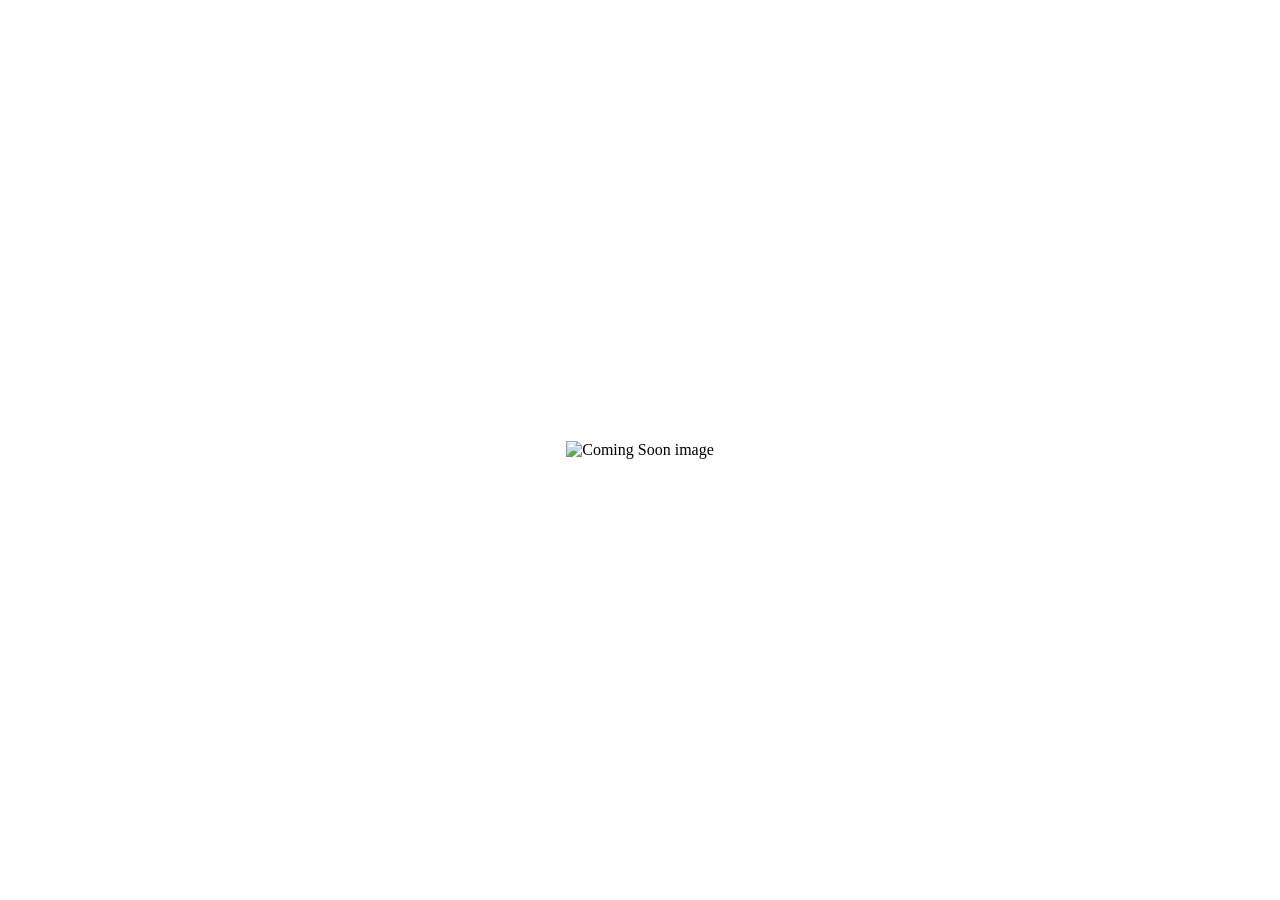
==== index.html @ 89dafc95 "add OG image metadata" ====
<!DOCTYPE html>
<html lang="en">
<head>
    <meta charset="UTF-8">
    <meta name="viewport" content="width=device-width, initial-scale=1.0">
    <title>Coming Soon</title>
    <meta name="description" content="Live and historical UK air quality data, maps, charts and air quality news from across the UK.">
    <link rel="canonical" href="https://ukaq.co.uk/">
    <meta property="og:type" content="website">
    <meta property="og:site_name" content="UK AQ">
    <meta property="og:title" content="UK AQ | UK air quality data and news">
    <meta property="og:description" content="Live and historical UK air quality data, maps, charts and air quality news from across the UK.">
    <meta property="og:url" content="https://ukaq.co.uk/">
    <meta property="og:image" content="https://ukaq.co.uk/images/UK-AQ-social-share.png">
    <meta property="og:image:width" content="1200">
    <meta property="og:image:height" content="630">
    <meta property="og:image:alt" content="UK AQ - UK air quality data and news">
    <meta name="twitter:card" content="summary_large_image">
    <meta name="twitter:title" content="UK AQ | UK air quality data and news">
    <meta name="twitter:description" content="Live and historical UK air quality data, maps, charts and air quality news from across the UK.">
    <meta name="twitter:image" content="https://ukaq.co.uk/images/UK-AQ-social-share.png">
    <style>
        html, body {
            height: 100%;
            margin: 0;
            background: #fff;
        }

        body {
            display: flex;
            align-items: center;
            justify-content: center;
        }

        img {
            max-width: 100%;
            max-height: 100%;
            object-fit: contain;
        }
    </style>
</head>
<body>
    <img src="assets/UK-AQ-Coming-Soon.png" alt="Coming Soon image">
</body>
</html>
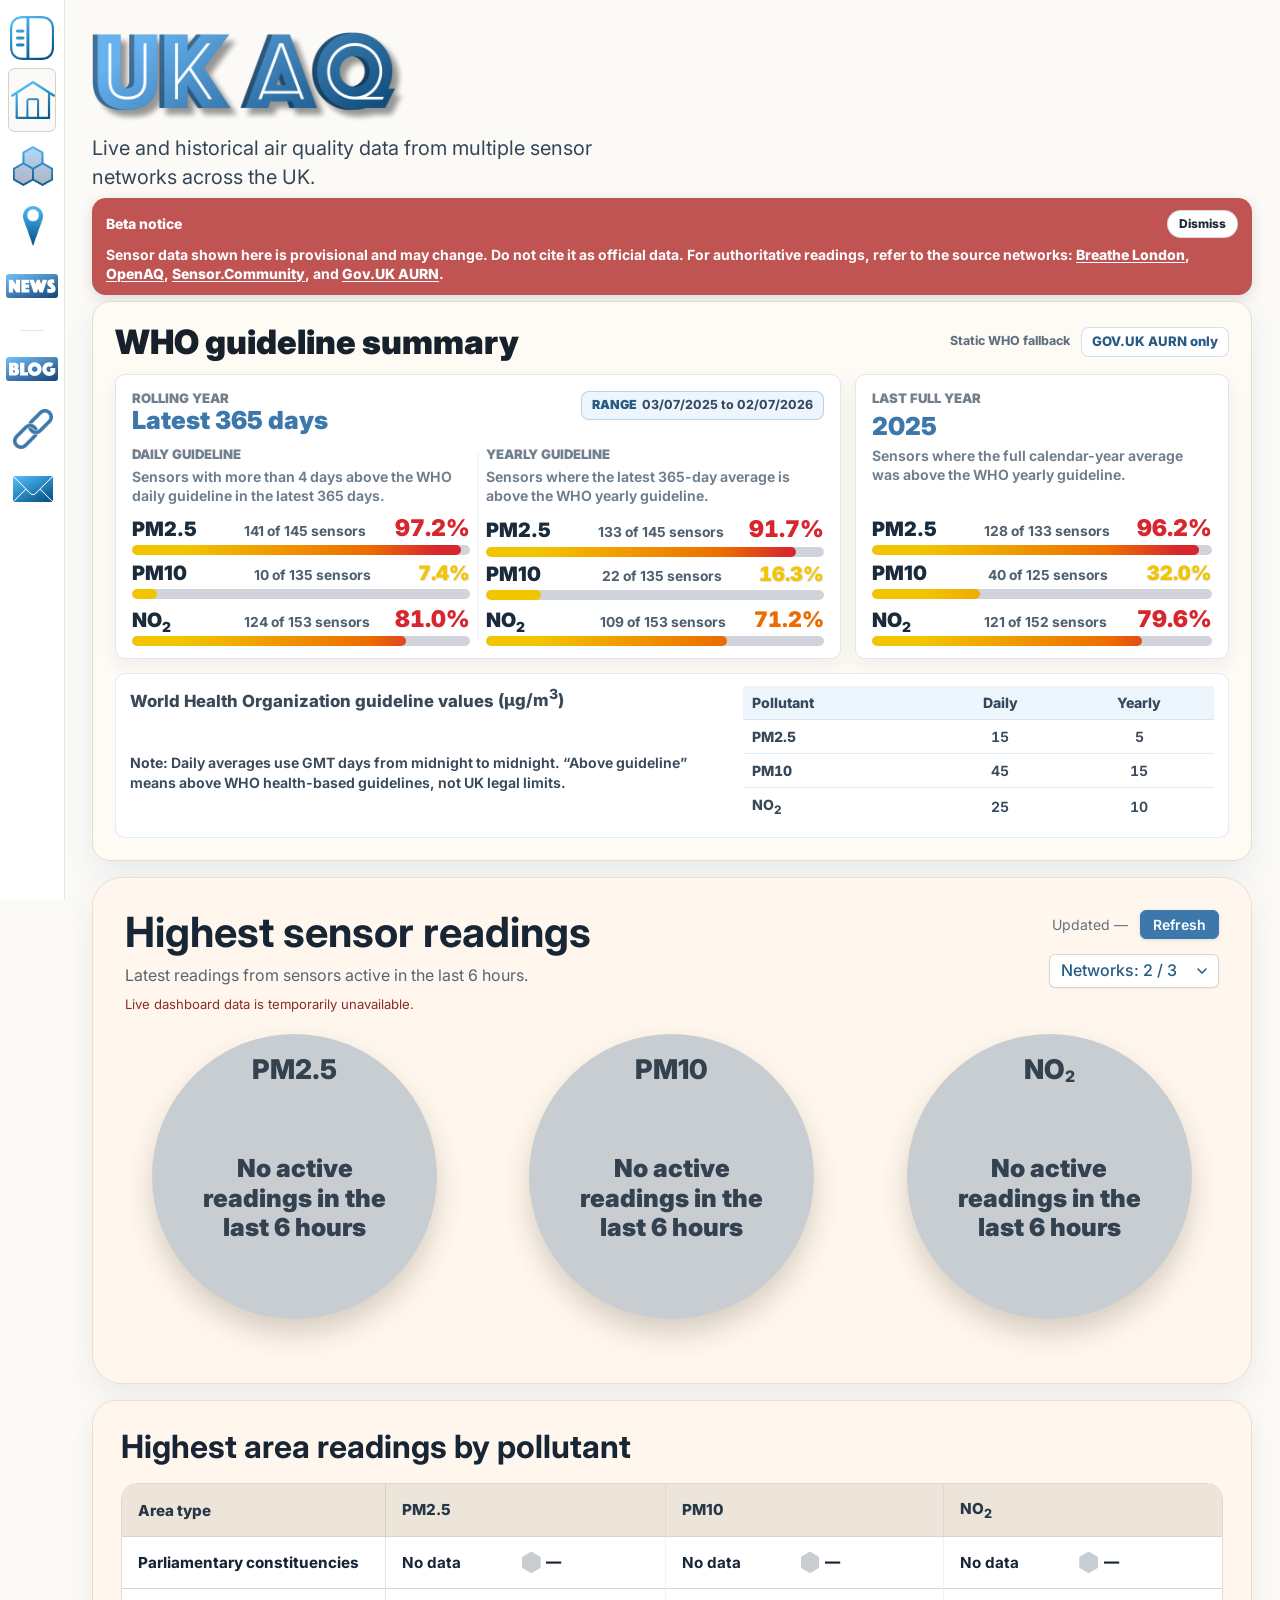
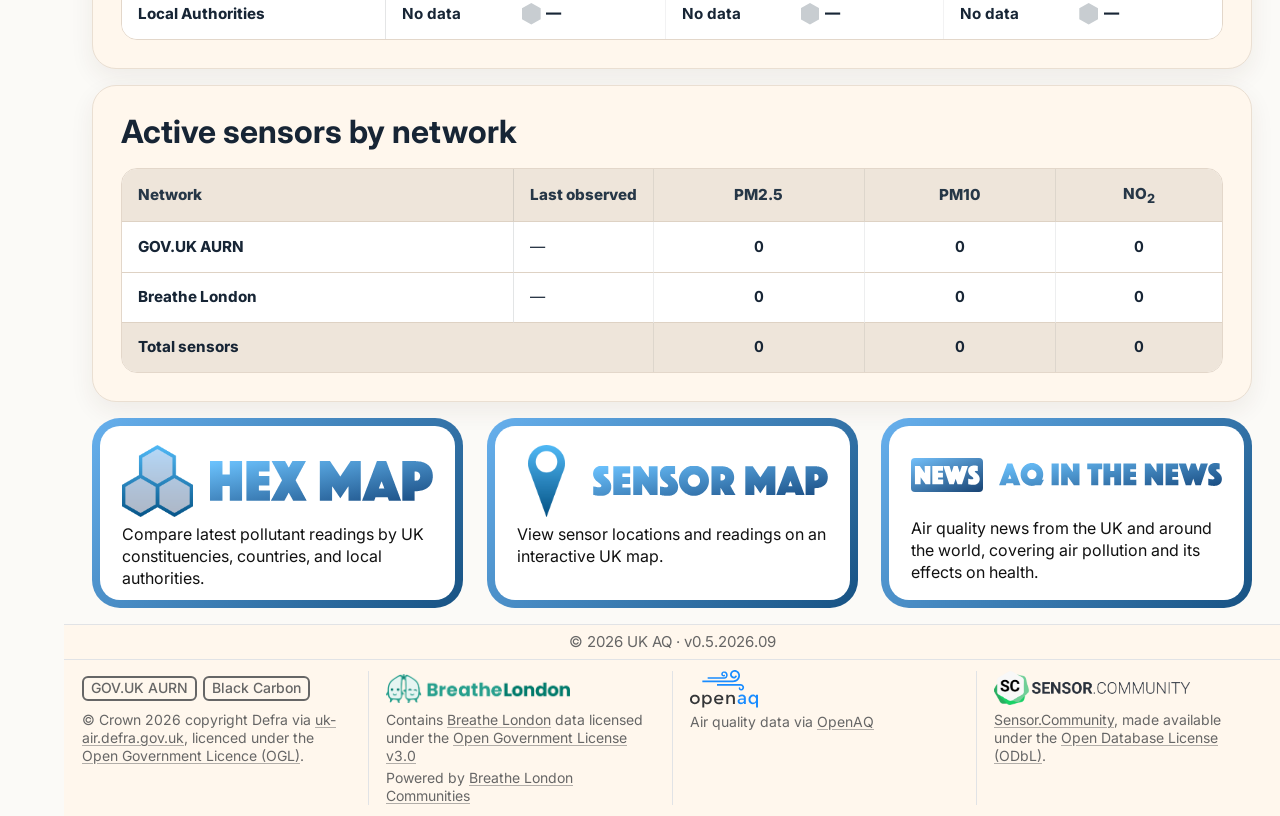
==== commit d54e31c1: "First public website deploy v0.5.2026.09" ====
--- a/index.html
+++ b/index.html
@@ -1,45 +1,3148 @@
 <!DOCTYPE html>
+<!-- uk-aq-root index.html  -->
 <html lang="en">
 <head>
-    <meta charset="UTF-8">
-    <meta name="viewport" content="width=device-width, initial-scale=1.0">
-    <title>Coming Soon</title>
-    <meta name="description" content="Live and historical UK air quality data, maps, charts and air quality news from across the UK.">
-    <link rel="canonical" href="https://ukaq.co.uk/">
-    <meta property="og:type" content="website">
-    <meta property="og:site_name" content="UK AQ">
-    <meta property="og:title" content="UK AQ | UK air quality data and news">
-    <meta property="og:description" content="Live and historical UK air quality data, maps, charts and air quality news from across the UK.">
-    <meta property="og:url" content="https://ukaq.co.uk/">
-    <meta property="og:image" content="https://ukaq.co.uk/images/UK-AQ-social-share.png">
-    <meta property="og:image:width" content="1200">
-    <meta property="og:image:height" content="630">
-    <meta property="og:image:alt" content="UK AQ - UK air quality data and news">
-    <meta name="twitter:card" content="summary_large_image">
-    <meta name="twitter:title" content="UK AQ | UK air quality data and news">
-    <meta name="twitter:description" content="Live and historical UK air quality data, maps, charts and air quality news from across the UK.">
-    <meta name="twitter:image" content="https://ukaq.co.uk/images/UK-AQ-social-share.png">
+  <meta charset="UTF-8">
+  <meta name="viewport" content="width=device-width, initial-scale=1.0">
+  <title>UK AQ</title>
+  <meta name="description" content="Live and historical UK air quality data, maps, charts and air quality news from across the UK.">
+  <link rel="canonical" href="https://ukaq.co.uk/">
+  <meta property="og:type" content="website">
+  <meta property="og:site_name" content="UK AQ">
+  <meta property="og:title" content="UK AQ | UK air quality data and news">
+  <meta property="og:description" content="Live and historical UK air quality data, maps, charts and air quality news from across the UK.">
+  <meta property="og:url" content="https://ukaq.co.uk/">
+  <meta property="og:image" content="https://ukaq.co.uk/images/UK-AQ-social-share.png">
+  <meta property="og:image:width" content="1200">
+  <meta property="og:image:height" content="630">
+  <meta property="og:image:alt" content="UK AQ - UK air quality data and news">
+  <meta name="twitter:card" content="summary_large_image">
+  <meta name="twitter:title" content="UK AQ | UK air quality data and news">
+  <meta name="twitter:description" content="Live and historical UK air quality data, maps, charts and air quality news from across the UK.">
+  <meta name="twitter:image" content="https://ukaq.co.uk/images/UK-AQ-social-share.png">
+  <link rel="stylesheet" href="styles.css">
+  <link rel="stylesheet" href="/bottom-nav.css">
+  <link rel="icon" href="/images/favicon.ico" type="image/png">
     <style>
-        html, body {
-            height: 100%;
-            margin: 0;
-            background: #fff;
+    .home-page {
+      margin: 0;
+      min-height: 100vh;
+      font-family: "Inter", "Segoe UI", Roboto, Arial, sans-serif;
+      color: #101822;
+      background: #fbfaf7;
+    }
+
+    .home-header {
+      margin: 0 auto;
+      padding: 32px 28px 0;
+      background: #fbfaf7;
+      text-align: left;
+      box-sizing: border-box;
+      border-bottom: 0;
+    }
+
+    .home-header-inner {
+      width: 100%;
+    }
+
+    .home-title {
+      margin: 0;
+    }
+
+    .home-title-logo {
+      display: block;
+      max-width: 100%;
+      height: clamp(44px, 6vw, 82px);
+    }
+
+    .home-subtitle {
+      margin: 0.75rem 0 0;
+      color: #364657;
+      font-size: clamp(1rem, 2vw, 1.25rem);
+      line-height: 1.45;
+    }
+
+    .homepage-media-carousel[hidden] {
+      display: none;
+    }
+
+    .homepage-media-news-link {
+      display: inline-flex;
+      align-items: center;
+      justify-content: center;
+      gap: 8px;
+      min-height: 40px;
+      box-sizing: border-box;
+      padding: 3px 4px 3px 10px;
+      border: 1px solid #3c78ac;
+      border-radius: 10px;
+      background: rgba(60, 120, 172, 0.07);
+      color: #3c78ac;
+      box-shadow: 0 1px 3px rgba(40, 90, 132, 0.08);
+      text-decoration: none;
+      transition: opacity 180ms ease, background-color 150ms ease, box-shadow 150ms ease;
+    }
+
+    .homepage-media-news-link:hover {
+      background: rgba(60, 120, 172, 0.13);
+      box-shadow: 0 3px 8px rgba(40, 90, 132, 0.12);
+    }
+
+    .homepage-media-news-link:focus-visible {
+      outline: 2px solid rgba(60, 120, 172, 0.5);
+      outline-offset: 2px;
+    }
+
+    .homepage-media-news-arrow {
+      position: relative;
+      display: block;
+      flex: 0 0 37px;
+      width: 37px;
+      height: 18px;
+    }
+
+    .homepage-media-news-arrow::before {
+      position: absolute;
+      top: 50%;
+      left: 0;
+      width: 25px;
+      height: 5px;
+      border-radius: 999px 0 0 999px;
+      background: #3c78ac;
+      content: "";
+      transform: translateY(-50%);
+    }
+
+    .homepage-media-news-arrow::after {
+      position: absolute;
+      top: 50%;
+      right: 0;
+      width: 0;
+      height: 0;
+      border-top: 9px solid transparent;
+      border-bottom: 9px solid transparent;
+      border-left: 12px solid #3c78ac;
+      content: "";
+      transform: translateY(-50%);
+    }
+
+    .homepage-media-news-icon {
+      display: block;
+      flex: 0 0 auto;
+      width: 72px;
+      height: auto;
+    }
+
+    @media (min-width: 768px) {
+      .home-header-inner {
+        display: grid;
+        grid-template-columns: minmax(0, 1fr) minmax(0, 550px);
+        gap: clamp(18px, 2.5vw, 40px);
+        align-items: start;
+      }
+
+      .home-header-brand,
+      .homepage-media-carousel {
+        min-width: 0;
+      }
+
+      .home-subtitle {
+        max-width: none;
+      }
+
+      .home-title-logo {
+        height: clamp(56px, 7vw, 96px);
+      }
+
+      .homepage-media-carousel {
+        justify-self: end;
+        width: min(100%, 530px);
+        padding: 10px;
+        border-radius: 22px;
+        background: #fff;
+      }
+
+      .homepage-media-carousel-inner {
+        display: grid;
+        grid-template-columns: minmax(112px, 32%) minmax(0, 1fr);
+        gap: clamp(10px, 1.25vw, 14px);
+        align-items: stretch;
+      }
+
+      .homepage-media-carousel-heading {
+        display: grid;
+        align-content: start;
+        justify-items: end;
+        align-self: start;
+        gap: 8px;
+        margin: 0;
+      }
+
+      .homepage-media-carousel-heading-title {
+        width: 100%;
+        margin: 0;
+      }
+
+      .homepage-media-carousel-heading .homepage-media-news-link {
+        justify-self: center;
+      }
+
+      .homepage-media-carousel-heading-title img {
+        display: block;
+        width: 100%;
+        height: auto;
+        max-height: 108px;
+        margin-top: -1px;
+        object-fit: contain;
+        object-position: right center;
+      }
+
+      .homepage-media-carousel-content {
+        display: grid;
+        gap: 5px;
+        min-width: 0;
+      }
+
+      .homepage-media-carousel-stage {
+        position: relative;
+        aspect-ratio: 16 / 9;
+      }
+
+      .homepage-media-carousel-card {
+        position: relative;
+        display: block;
+        /* Mirrors the Media dashboard Carousel preview card. */
+        aspect-ratio: 16 / 9;
+        overflow: hidden;
+        box-sizing: border-box;
+        border: 1px solid #eadfd2;
+        border-radius: 18px;
+        color: #fff;
+        background:
+          linear-gradient(120deg, rgba(40, 91, 136, 0.94), rgba(60, 120, 172, 0.66)),
+          #285b88;
+        box-shadow: 0 9px 24px rgba(67, 48, 29, 0.07);
+        font-family: "Inter", "Segoe UI", Roboto, Arial, sans-serif;
+        text-decoration: none;
+        transform-origin: center;
+        transition: transform 180ms ease, box-shadow 180ms ease;
+      }
+
+      .homepage-media-carousel-stage .homepage-media-carousel-card {
+        position: absolute;
+        inset: 0;
+        opacity: 1;
+        transition: opacity 500ms ease, transform 180ms ease, box-shadow 180ms ease;
+      }
+
+      .homepage-media-carousel-stage .homepage-media-carousel-card.is-entering,
+      .homepage-media-carousel-stage .homepage-media-carousel-card.is-leaving {
+        opacity: 0;
+      }
+
+      .homepage-media-carousel-card::before {
+        position: absolute;
+        z-index: 0;
+        inset: 0;
+        background: #e9edf0;
+        content: "";
+        opacity: 0;
+        pointer-events: none;
+        transition: opacity 500ms ease;
+      }
+
+      .homepage-media-carousel-card.is-image-loading::before {
+        opacity: 1;
+      }
+
+      .homepage-media-carousel-card:focus-visible {
+        outline: 3px solid rgba(60, 120, 172, 0.6);
+        outline-offset: 3px;
+      }
+
+      .homepage-media-carousel-card-gradient {
+        position: absolute;
+        z-index: 1;
+        inset: 0;
+        background: linear-gradient(to bottom, transparent 32%, rgba(7, 18, 29, 0.18) 52%, rgba(7, 18, 29, 0.92) 100%);
+        pointer-events: none;
+      }
+
+      .homepage-media-carousel-image {
+        position: absolute;
+        inset: 0;
+        width: 100%;
+        height: 100%;
+        object-fit: cover;
+        opacity: 0;
+        transition: opacity 500ms ease;
+      }
+
+      .homepage-media-carousel-image.is-ready {
+        opacity: 1;
+      }
+
+      .homepage-media-carousel-cue {
+        position: absolute;
+        z-index: 3;
+        top: 8px;
+        right: 8px;
+        display: flex;
+        align-items: center;
+        gap: 5px;
+        max-width: calc(100% - 16px);
+        padding: 4px 7px;
+        overflow: hidden;
+        border-radius: 999px;
+        background: rgba(7, 18, 29, 0.72);
+        color: #fff;
+        font-size: 1rem;
+        font-weight: 750;
+        line-height: 1.2;
+        opacity: 0;
+        transition: opacity 180ms ease;
+      }
+
+      .homepage-media-carousel-cue-text {
+        overflow: hidden;
+        text-overflow: ellipsis;
+        white-space: nowrap;
+      }
+
+      .homepage-media-carousel-cue-icon {
+        flex: 0 0 auto;
+        width: 1em;
+        height: 1em;
+        object-fit: contain;
+      }
+
+      .homepage-media-carousel-card:focus-visible .homepage-media-carousel-cue {
+        opacity: 1;
+      }
+
+      .homepage-media-carousel-overlay {
+        position: absolute;
+        z-index: 2;
+        right: 18px;
+        bottom: 16px;
+        left: 18px;
+        min-width: 0;
+      }
+
+      .homepage-media-carousel-source {
+        margin: 0 0 6px;
+        color: rgba(255, 255, 255, 0.88);
+        font-size: 0.7rem;
+        font-weight: 750;
+        line-height: 1.25;
+        text-shadow: 0 1px 3px rgba(0, 0, 0, 0.5);
+      }
+
+      .homepage-media-carousel-title {
+        display: -webkit-box;
+        margin: 0;
+        overflow: hidden;
+        color: #fff;
+        font-size: 1rem;
+        font-weight: 700;
+        letter-spacing: -0.02em;
+        line-height: 1.18;
+        text-shadow: 0 1px 3px rgba(0, 0, 0, 0.38);
+        -webkit-box-orient: vertical;
+        -webkit-line-clamp: 2;
+      }
+
+      .homepage-media-carousel-controls {
+        display: flex;
+        align-items: center;
+        justify-content: center;
+        gap: 8px;
+        min-height: 26px;
+      }
+
+      .homepage-media-carousel-button,
+      .homepage-media-carousel-dot {
+        border: 0;
+        background: transparent;
+        color: #526273;
+        cursor: pointer;
+        font: inherit;
+      }
+
+      .homepage-media-carousel-button {
+        width: auto;
+        height: 26px;
+        padding: 0;
+        font-size: 0.84rem;
+        line-height: 1;
+      }
+
+      .homepage-media-carousel-button:focus-visible,
+      .homepage-media-carousel-dot:focus-visible {
+        outline: 2px solid #3c78ac;
+        outline-offset: 2px;
+      }
+
+      .homepage-media-carousel-dots {
+        display: flex;
+        justify-content: center;
+        gap: 8px;
+      }
+
+      .homepage-media-carousel-dot {
+        width: 20px;
+        height: 26px;
+        padding: 0;
+        font-size: 0.98rem;
+        line-height: 1;
+        opacity: 0.65;
+      }
+
+      .homepage-media-carousel-dot[aria-current="true"] {
+        color: #3c78ac;
+        opacity: 1;
+      }
+
+      @media (hover: hover) and (pointer: fine) {
+        .homepage-media-carousel-card:hover {
+          box-shadow: 0 7px 18px rgba(31, 42, 53, 0.16);
+          transform: scale(1.012);
         }
 
-        body {
-            display: flex;
-            align-items: center;
-            justify-content: center;
+        .homepage-media-carousel-card:hover .homepage-media-carousel-cue {
+          opacity: 1;
         }
 
-        img {
-            max-width: 100%;
-            max-height: 100%;
-            object-fit: contain;
+        .homepage-media-carousel-heading .homepage-media-news-link {
+          opacity: 0;
         }
-    </style>
+
+        .homepage-media-carousel-heading:hover .homepage-media-news-link,
+        .homepage-media-carousel-heading:focus-within .homepage-media-news-link {
+          opacity: 1;
+        }
+      }
+    }
+
+    @media (min-width: 768px) and (max-width: 1099px) {
+      .home-header-inner {
+        grid-template-columns: minmax(0, 1fr) minmax(0, 456px);
+        gap: clamp(12px, 2vw, 18px);
+      }
+
+      .homepage-media-carousel {
+        width: min(100%, 440px);
+        padding: 8px;
+        border-radius: 18px;
+      }
+
+      .homepage-media-carousel-inner {
+        grid-template-columns: minmax(96px, 32%) minmax(0, 1fr);
+        gap: 8px;
+      }
+
+      .homepage-media-carousel-content {
+        gap: 4px;
+      }
+    }
+
+    @media (prefers-reduced-motion: reduce) {
+      .homepage-media-carousel-card,
+      .homepage-media-carousel-cue,
+      .homepage-media-carousel-card::before,
+      .homepage-media-carousel-image,
+      .homepage-media-news-link {
+        transition: none;
+      }
+
+      .homepage-media-carousel-cue {
+        opacity: 1;
+      }
+    }
+
+    .home-main {
+      --home-main-footer-gap: 16px;
+      position: relative;
+      width: 100%;
+      max-width: none;
+      margin: 0;
+      box-sizing: border-box;
+      padding: 6px 28px var(--home-main-footer-gap);
+      background: transparent;
+      border-radius: 0;
+      box-shadow: none;
+      display: grid;
+      gap: 16px;
+    }
+
+    .home-section {
+      display: grid;
+      gap: 16px;
+    }
+
+    .home-main > section {
+      margin-bottom: 0;
+    }
+
+    .readings-dashboard {
+      padding: clamp(1.25rem, 3vw, 2rem);
+      border: 1px solid #eadfd2;
+      border-radius: 30px;
+      background: #fff7ed;
+      box-shadow: 0 12px 32px rgba(67, 48, 29, 0.08);
+      margin-bottom: 0;
+    }
+
+    .dashboard-tables {
+      display: grid;
+      gap: 16px;
+      margin-top: 0;
+    }
+
+    .dashboard-tables + .home-section {
+      margin-top: 0;
+    }
+
+    .dashboard-table-card {
+      min-width: 0;
+      padding: clamp(1.25rem, 3vw, 1.75rem);
+      border: 1px solid #eadfd2;
+      border-radius: 24px;
+      background: #fff7ed;
+      box-shadow: 0 9px 24px rgba(67, 48, 29, 0.07);
+    }
+
+    .dashboard-table-header {
+      margin-bottom: 1.1rem;
+    }
+
+    .dashboard-table-title {
+      margin: 0;
+      color: #172535;
+      font-size: clamp(1.45rem, 3vw, 2rem);
+      line-height: 1.15;
+    }
+
+    .dashboard-table-wrap {
+      max-width: 100%;
+      overflow-x: auto;
+      border: 1px solid #e3d7ca;
+      border-radius: 16px;
+      background: #fffdfa;
+    }
+
+    .dashboard-table-wrap:focus-visible {
+      outline: 3px solid rgba(60, 120, 172, 0.45);
+      outline-offset: 3px;
+    }
+
+    .dashboard-table {
+      width: 100%;
+      border-spacing: 0;
+      border-collapse: separate;
+      color: #172535;
+      font-size: 0.95rem;
+      line-height: 1.35;
+      text-align: left;
+    }
+
+    .dashboard-table--areas {
+      min-width: 760px;
+    }
+
+    .dashboard-table--areas .dashboard-table-area-type-col {
+      width: 26%;
+    }
+
+    .dashboard-table--networks {
+      min-width: 680px;
+    }
+
+    .dashboard-table th,
+    .dashboard-table td {
+      padding: 0.9rem 1rem;
+      border-bottom: 1px solid #ded2c4;
+      vertical-align: middle;
+    }
+
+    .dashboard-table thead th {
+      background: #eee5da;
+      color: #263747;
+      font-weight: 800;
+      white-space: nowrap;
+    }
+
+    .dashboard-table thead th:first-child {
+      border-top-left-radius: 15px;
+    }
+
+    .dashboard-table thead th:last-child {
+      border-top-right-radius: 15px;
+    }
+
+    .dashboard-table tbody th {
+      font-weight: 750;
+    }
+
+    .dashboard-table tbody tr:last-child th,
+    .dashboard-table tbody tr:last-child td {
+      border-bottom: 0;
+    }
+
+    .dashboard-table tbody tr {
+      background: #fff;
+    }
+
+    .dashboard-table--networks tbody tr:last-child {
+      background: #eee5da;
+    }
+
+    .dashboard-table--networks th:not(:first-child),
+    .dashboard-table--networks td:not(:first-child) {
+      text-align: center;
+    }
+
+    .dashboard-table--networks th:nth-child(2),
+    .dashboard-table--networks td:nth-child(2) {
+      text-align: left;
+    }
+
+    .dashboard-table--networks td:not(:nth-child(2)) {
+      font-variant-numeric: tabular-nums;
+      font-weight: 700;
+    }
+
+    .dashboard-table--networks th:first-child,
+    .dashboard-table--networks td:first-child {
+      border-right: 1px solid rgba(30, 42, 51, 0.12);
+    }
+
+    .dashboard-table--networks th:nth-child(n + 3),
+    .dashboard-table--networks td:nth-child(n + 3) {
+      border-left: 1px solid rgba(30, 42, 51, 0.08);
+    }
+
+    .dashboard-table--networks tbody tr:last-child th:first-child {
+      border-right: 0;
+    }
+
+    .dashboard-table time {
+      white-space: nowrap;
+      font-variant-numeric: tabular-nums;
+    }
+
+    .dashboard-status {
+      margin: 0.55rem 0 0;
+      color: var(--ink-soft);
+      font-size: 0.82rem;
+    }
+
+    .dashboard-status[hidden] {
+      display: none;
+    }
+
+    .dashboard-status--error {
+      color: #8a2c2c;
+    }
+
+    .readings-dashboard.is-loading .pollutant-value,
+    .readings-dashboard.is-loading .pollutant-station,
+    .readings-dashboard.is-loading .pollutant-network {
+      opacity: 0.58;
+    }
+
+    .dashboard-table--areas .area-reading {
+      display: grid;
+      grid-template-columns: minmax(0, 1fr) max-content;
+      align-items: center;
+      column-gap: 0.6rem;
+      max-width: 100%;
+      min-width: 0;
+    }
+
+    .dashboard-table--areas .area-reading-name {
+      min-width: 0;
+      overflow-wrap: anywhere;
+      word-break: normal;
+      line-height: 1.15;
+      font-weight: 700;
+    }
+
+    .dashboard-table--areas .area-reading-metric {
+      display: inline-flex;
+      align-items: center;
+      justify-self: end;
+      gap: 0.35rem;
+      font-weight: 850;
+      white-space: nowrap;
+    }
+
+    .dashboard-table--areas .area-reading-value {
+      white-space: nowrap;
+    }
+
+    .dashboard-table--areas .area-marker {
+      width: 1.17rem;
+      height: 1.35rem;
+      flex: 0 0 1.17rem;
+      background: #C8CDD1;
+      clip-path: polygon(50% 0, 100% 25%, 100% 75%, 50% 100%, 0 75%, 0 25%);
+    }
+
+    .dashboard-table--areas .area-marker--level-red {
+      background: #d7262e;
+    }
+
+    .dashboard-table--areas .area-marker--level-orange {
+      background: #ed6c02;
+    }
+
+    .dashboard-table--areas .area-marker--level-yellow {
+      background: #f2c500;
+    }
+
+    .dashboard-table--areas th:first-child,
+    .dashboard-table--areas td:first-child {
+      border-right: 1px solid rgba(30, 42, 51, 0.12);
+    }
+
+    .dashboard-table--areas th + th,
+    .dashboard-table--areas td + td {
+      border-left: 1px solid rgba(30, 42, 51, 0.06);
+    }
+
+    .dashboard-table--areas th:nth-child(2),
+    .dashboard-table--areas td:nth-child(2) {
+      border-left: 0;
+    }
+
+    @media (max-width: 760px) {
+      .dashboard-table--areas .area-reading {
+        grid-template-columns: 1fr;
+        row-gap: 0.25rem;
+      }
+
+      .dashboard-table--areas .area-reading-metric {
+        justify-self: start;
+      }
+    }
+
+    .readings-header {
+      display: grid;
+      grid-template-columns: minmax(0, 1fr) auto;
+      gap: 1rem;
+      align-items: start;
+    }
+
+    .readings-title {
+      margin: 0;
+      color: #172535;
+      font-size: clamp(1.8rem, 4vw, 2.6rem);
+      line-height: 1.1;
+    }
+
+    .readings-subtitle {
+      margin: 0.5rem 0 0;
+      color: #586573;
+      font-size: 1rem;
+      line-height: 1.45;
+    }
+
+    .readings-header-controls {
+      display: grid;
+      gap: 15px;
+      justify-items: end;
+    }
+
+    .readings-actions {
+      display: flex;
+      align-items: center;
+      gap: 0.75rem;
+    }
+
+    .readings-controls {
+      display: flex;
+      justify-content: flex-end;
+    }
+
+    .readings-updated {
+      margin: 0;
+      color: #65717d;
+      font-size: 0.88rem;
+      white-space: nowrap;
+    }
+
+    .btn-refresh {
+      padding: 5px 12px;
+      border: 1px solid #3C78AC;
+      border-radius: 6px;
+      background: #3C78AC;
+      color: #fff;
+      box-shadow: 0 1px 4px rgba(16, 24, 34, 0.12);
+      font-family: inherit;
+      font-size: 14px;
+      font-weight: 600;
+      cursor: pointer;
+      transition: transform 0.15s, box-shadow 0.15s, background-color 0.15s, border-color 0.15s;
+    }
+
+    .btn-refresh:hover:not(:disabled) {
+      transform: translateY(-1px);
+      border-color: #285A84;
+      background: #285A84;
+      box-shadow: 0 4px 10px rgba(16, 24, 34, 0.16);
+    }
+
+    .btn-refresh:active:not(:disabled) {
+      transform: translateY(0);
+      box-shadow: none;
+    }
+
+    .btn-refresh:focus-visible {
+      outline: 2px solid rgba(60, 120, 172, 0.5);
+      outline-offset: 2px;
+    }
+
+    .btn-refresh:disabled {
+      opacity: 0.65;
+      cursor: wait;
+      transform: none;
+      box-shadow: none;
+    }
+
+    .home-network-picker {
+      position: relative;
+      display: inline-flex;
+      font-family: "Inter", system-ui, -apple-system, sans-serif;
+    }
+
+    .home-network-picker-button {
+      display: inline-flex;
+      align-items: center;
+      justify-content: space-between;
+      gap: 7px;
+      min-width: 17ch;
+      padding: 6px 11px;
+      border: 1px solid rgba(20, 34, 37, 0.18);
+      border-radius: 6px;
+      background: #fff;
+      color: #245b82;
+      font: inherit;
+      font-size: 16px;
+      font-weight: 500;
+      line-height: 1.2;
+      cursor: pointer;
+      white-space: nowrap;
+      box-shadow: 0 1px 2px rgba(0, 0, 0, 0.05);
+    }
+
+    .home-network-picker-button:hover:not([aria-expanded="true"]) {
+      background: #f8fafc;
+      border-color: #d1d5db;
+    }
+
+    .home-network-picker-button[aria-expanded="true"] {
+      background: #eff6ff;
+      border-color: #3C78AC;
+      color: #3C78AC;
+    }
+
+    .home-network-picker-button:focus-visible {
+      outline: 2px solid rgba(60, 120, 172, 0.5);
+      outline-offset: 2px;
+    }
+
+    .home-network-picker-chevron {
+      margin-left: auto;
+      flex-shrink: 0;
+      transition: transform 0.15s ease;
+    }
+
+    .home-network-picker-button[aria-expanded="true"] .home-network-picker-chevron {
+      transform: rotate(180deg);
+    }
+
+    .home-network-picker-panel {
+      position: absolute;
+      top: calc(100% + 8px);
+      right: 0;
+      z-index: 340;
+      display: grid;
+      gap: 8px;
+      width: min(350px, calc(100vw - 28px));
+      min-width: 270px;
+      box-sizing: border-box;
+      padding: 10px;
+      border: 1px solid rgba(20, 34, 37, 0.18);
+      border-radius: 12px;
+      background: #fffdfa;
+      box-shadow: 0 12px 30px rgba(16, 24, 34, 0.18);
+    }
+
+    .home-network-picker-panel[hidden] {
+      display: none;
+    }
+
+    .home-network-picker-header {
+      display: flex;
+      justify-content: space-between;
+      padding: 2px 2px 8px;
+      border-bottom: 1px solid rgba(30, 42, 51, 0.1);
+      color: #65717d;
+      font-size: 0.86rem;
+      font-weight: 700;
+      letter-spacing: 0.06em;
+      text-transform: uppercase;
+    }
+
+    .home-network-picker-count {
+      color: #245b82;
+      font-size: 1.05rem;
+      font-variant-numeric: tabular-nums;
+    }
+
+    .home-network-picker-actions {
+      display: flex;
+      align-items: center;
+      gap: 0.5rem;
+      padding: 0 2px 2px;
+    }
+
+    .home-network-picker-action {
+      padding: 0;
+      border: 0;
+      background: transparent;
+      color: #3C78AC;
+      font: inherit;
+      font-size: 0;
+      cursor: pointer;
+    }
+
+    .home-network-picker-action:disabled {
+      color: #9aa2a9;
+      cursor: not-allowed;
+    }
+
+    .home-network-picker-actions-divider {
+      color: #3C78AC;
+      font-size: 1.25rem;
+      font-weight: 700;
+      line-height: 1;
+      user-select: none;
+    }
+
+    .home-network-picker-action-icon {
+      position: relative;
+      display: block;
+      width: 16px;
+      height: 16px;
+      border-radius: 2px;
+    }
+
+    .home-network-picker-action-icon--select-all {
+      border: 1px solid #3C78AC;
+      background: #3C78AC;
+    }
+
+    .home-network-picker-action-icon--select-all::before {
+      content: "✓";
+      position: absolute;
+      inset: 0;
+      display: flex;
+      align-items: center;
+      justify-content: center;
+      color: #fff;
+      font-size: 13px;
+      font-weight: 800;
+      line-height: 1;
+    }
+
+    .home-network-picker-action-icon--clear-all {
+      border: 1px solid #3C78AC;
+      background: transparent;
+    }
+
+    .home-network-picker-action:disabled .home-network-picker-action-icon--select-all {
+      border-color: #9aa2a9;
+      background: #9aa2a9;
+    }
+
+    .home-network-picker-action:disabled .home-network-picker-action-icon--clear-all {
+      border-color: #9aa2a9;
+    }
+
+    .home-network-picker-list {
+      display: grid;
+      gap: 3px;
+      max-height: min(44vh, 360px);
+      overflow-y: auto;
+    }
+
+    .home-network-picker-row {
+      display: flex;
+      align-items: center;
+      justify-content: space-between;
+      gap: 10px;
+      padding: 7px 10px;
+      border-radius: 8px;
+      color: #172535;
+      font-size: 1.08rem;
+      font-weight: 600;
+      cursor: pointer;
+    }
+
+    .home-network-picker-row:hover,
+    .home-network-picker-row:focus-within {
+      background: rgba(40, 117, 168, 0.08);
+    }
+
+    .home-network-picker-row.is-unselected {
+      color: #73808d;
+    }
+
+    .home-network-picker-row-main {
+      display: inline-flex;
+      align-items: center;
+      gap: 8px;
+      min-width: 0;
+    }
+
+    .home-network-picker-row input {
+      width: 15px;
+      height: 15px;
+      accent-color: #2875a8;
+    }
+
+    .home-network-picker-sensor-count {
+      color: #3C78AC;
+      font-size: 1rem;
+      font-weight: 700;
+      font-variant-numeric: tabular-nums;
+    }
+
+    .home-network-picker-footer {
+      padding-top: 8px;
+      border-top: 1px solid rgba(30, 42, 51, 0.1);
+      color: #6b7280;
+      font-size: 13px;
+    }
+
+    @media (max-width: 720px) {
+      .home-network-picker-panel {
+        right: auto;
+        left: 0;
+      }
+    }
+
+    .pollutant-grid {
+      display: grid;
+      grid-template-columns: repeat(3, minmax(0, 1fr));
+      column-gap: clamp(1.5rem, 3vw, 2.5rem);
+      row-gap: 1rem;
+      margin-top: 1.35rem;
+    }
+
+    .pollutant-item {
+      display: grid;
+      grid-template-rows: auto auto auto;
+      justify-items: center;
+      align-items: start;
+      gap: 1rem;
+      min-width: 0;
+    }
+
+    .pollutant-item > .pollutant-circle,
+    .pollutant-item > .pollutant-unavailable {
+      grid-row: 1;
+    }
+
+    .pollutant-item > .scale-legend {
+      grid-row: 2;
+    }
+
+    .pollutant-item > .pollutant-actions {
+      grid-row: 3;
+    }
+
+    @supports (grid-template-rows: subgrid) {
+      @media (min-width: 641px) {
+        .pollutant-grid {
+          grid-auto-rows: auto auto auto;
+        }
+
+        .pollutant-item {
+          grid-row: span 3;
+          grid-template-rows: subgrid;
+          row-gap: 1rem;
+        }
+      }
+    }
+
+    .pollutant-unavailable {
+      width: min(100%, 240px);
+      min-height: 150px;
+      box-sizing: border-box;
+      display: grid;
+      align-content: center;
+      justify-items: center;
+      gap: 0.45rem;
+      padding: 1.25rem;
+      border: 1px dashed rgba(30, 42, 51, 0.22);
+      border-radius: 24px;
+      background: rgba(255, 255, 255, 0.48);
+      color: #586573;
+      text-align: center;
+    }
+
+    .pollutant-unavailable[hidden],
+    .pollutant-item .pollutant-circle[hidden],
+    .pollutant-item .scale-legend[hidden],
+    .pollutant-item .pollutant-actions[hidden] {
+      display: none;
+    }
+
+    .pollutant-unavailable-title {
+      margin: 0;
+      color: #344250;
+      font-size: clamp(1.15rem, 2vw, 1.35rem);
+      font-weight: 850;
+      line-height: 1.1;
+    }
+
+    .pollutant-unavailable-copy {
+      margin: 0;
+      font-size: 0.92rem;
+      font-weight: 650;
+      line-height: 1.35;
+    }
+
+    .pollutant-circle {
+      width: min(100%, 285px);
+      aspect-ratio: 1;
+      box-sizing: border-box;
+      display: grid;
+      grid-template-rows: auto auto auto minmax(1.25rem, 1fr) auto auto;
+      align-items: center;
+      justify-items: center;
+      padding: 1.2rem 1.85rem 0.78rem;
+      border-radius: 50%;
+      color: #fff;
+      text-align: center;
+      box-shadow: 0 15px 28px rgba(56, 42, 30, 0.2);
+      -webkit-text-stroke: 0.6px #666;
+      paint-order: stroke fill;
+      overflow: hidden;
+    }
+
+    .pollutant-circle--pm25 {
+      background: #C8CDD1;
+    }
+
+    .pollutant-circle--pm10 {
+      background: #C8CDD1;
+    }
+
+    .pollutant-circle--no2 {
+      background: #C8CDD1;
+    }
+
+    .pollutant-circle--inactive {
+      background: #C8CDD1 !important;
+      color: #344250;
+      -webkit-text-stroke: 0;
+    }
+
+    .pollutant-circle--inactive .pollutant-value-slot {
+      height: clamp(3.69rem, 6.66vw, 5.13rem);
+    }
+
+    .pollutant-circle--inactive .pollutant-value {
+      max-width: 92%;
+      font-size: clamp(1.2rem, 2.2vw, 1.55rem);
+      line-height: 1.18;
+      white-space: normal;
+    }
+
+    .pollutant-circle--inactive .pollutant-name {
+      grid-row: 1;
+    }
+
+    .pollutant-circle--inactive .pollutant-value-slot {
+      grid-row: 2;
+    }
+
+    .pollutant-circle--inactive .pollutant-station {
+      grid-row: 5;
+    }
+
+    .pollutant-circle--inactive .pollutant-network {
+      grid-row: 6;
+    }
+
+    .pollutant-name {
+      min-height: 1.25em;
+      display: flex;
+      align-items: baseline;
+      justify-content: center;
+      margin: 0.2rem 0 0 0;
+      font-size: clamp(1.35rem, 2.2vw, 1.7rem);
+      font-weight: 850;
+      line-height: 1;
+    }
+
+    .pollutant-name sub {
+      position: relative;
+      bottom: -0.18em;
+      font-size: 0.58em;
+      line-height: 0;
+    }
+
+    .pollutant-value-slot,
+    .pollutant-unit,
+    .pollutant-observed,
+    .pollutant-station,
+    .pollutant-network {
+      position: relative;
+      top: -8px;
+    }
+
+    .pollutant-value-slot {
+      width: 100%;
+      height: clamp(3.69rem, 6.66vw, 5.13rem);
+      margin-top: 1.1rem;
+      display: flex;
+      align-items: center;
+      justify-content: center;
+    }
+
+    .pollutant-value {
+      display: block;
+      max-width: 100%;
+      font-size: clamp(4.1rem, 7.4vw, 5.7rem);
+      font-weight: 900;
+      line-height: 0.9;
+      overflow: visible;
+      text-align: center;
+      white-space: nowrap;
+    }
+
+    .pollutant-value--fitted {
+      letter-spacing: -0.02em;
+    }
+
+    .pollutant-unit {
+      margin-top: 0.4rem;
+      font-size: 1rem;
+      font-weight: 750;
+    }
+
+    .pollutant-unit sup {
+      font-size: 0.65em;
+    }
+
+    .pollutant-observed {
+      width: 100%;
+      align-self: end;
+      margin: 0;
+      padding-top: 0.4rem;
+      font-size: clamp(0.66rem, 1.15vw, 0.78rem);
+      font-weight: 700;
+      line-height: 1.15;
+      opacity: 0.95;
+      white-space: nowrap;
+    }
+
+    .pollutant-observed[hidden] {
+      display: none;
+    }
+
+    .pollutant-observed-zone {
+      font-size: 0.82em;
+      font-weight: 850;
+      letter-spacing: 0.04em;
+      text-transform: uppercase;
+    }
+
+    .pollutant-station {
+      width: 82%;
+      align-self: end;
+      min-height: 2.25em;
+      max-height: 2.25em;
+      display: flex;
+      align-items: flex-end;
+      justify-content: center;
+      margin-top: 0.25rem;
+      font-size: clamp(0.92rem, 1.7vw, 1.08rem);
+      font-weight: 800;
+      line-height: 1.08;
+      overflow-wrap: anywhere;
+    }
+
+    .pollutant-network {
+      width: 100%;
+      margin-top: 0.02rem;
+      transform: translateY(-5px);
+      font-size: 0.82rem;
+      font-weight: 650;
+      line-height: 1.12;
+      overflow-wrap: anywhere;
+    }
+
+    .scale-legend {
+      width: min(100%, 380px);
+    }
+
+    .scale-stripe-row {
+      display: grid;
+      grid-template-columns: 2rem minmax(0, 285px) 2.75rem;
+      align-items: start;
+      justify-content: center;
+      column-gap: 0.45rem;
+    }
+
+    .scale-stripe-track {
+      min-width: 0;
+      width: 100%;
+    }
+
+    .scale-stripe-endpoint {
+      padding-top: 0.05rem;
+      color: #465462;
+      font-size: 0.82rem;
+      font-weight: 700;
+      line-height: 12px;
+      font-variant-numeric: tabular-nums;
+      white-space: nowrap;
+    }
+
+    .scale-stripe-endpoint--start {
+      text-align: right;
+    }
+
+    .scale-stripe-endpoint--end {
+      text-align: left;
+    }
+
+    .scale-stripe {
+      position: relative;
+      height: 12px;
+      overflow: hidden;
+      border: 1px solid rgba(30, 42, 51, 0.2);
+      border-radius: 999px;
+      /* Keep in sync with the Hex Map HEAT_STOPS legend palette. */
+      background: linear-gradient(
+        90deg,
+        #00a85a,
+        #ffd54a,
+        #ff9b3a,
+        #e03c3c,
+        #5b2a86
+      );
+    }
+
+    .scale-stripe-tick {
+      position: absolute;
+      top: 0;
+      bottom: 0;
+      width: 2px;
+      background: rgba(20, 34, 37, 0.4);
+      pointer-events: none;
+    }
+
+    .scale-stripe-labels {
+      position: relative;
+      height: 1rem;
+      margin-top: 0.25rem;
+      color: #586573;
+      font-size: 0.68rem;
+      font-weight: 700;
+      line-height: 1;
+      font-variant-numeric: tabular-nums;
+    }
+
+    .scale-stripe-number {
+      position: absolute;
+      top: 0;
+      transform: translateX(-50%);
+      white-space: nowrap;
+    }
+
+    .pollutant-actions {
+      display: flex;
+      width: 100%;
+      min-height: 54px;
+      justify-content: center;
+      align-items: center;
+      gap: 0.75rem;
+      flex-wrap: nowrap;
+    }
+
+    .pollutant-action {
+      display: inline-flex;
+      align-items: center;
+      justify-content: center;
+      height: 54px;
+      width: auto;
+      padding: 0;
+      border: 0;
+      border-radius: 8px;
+      background: transparent;
+      line-height: 0;
+      text-decoration: none;
+      transition: transform 0.16s ease, filter 0.16s ease;
+    }
+
+    .pollutant-action:hover {
+      transform: translateY(-2px);
+      filter: drop-shadow(0 6px 10px rgba(16, 24, 34, 0.18));
+    }
+
+    .pollutant-action:focus-visible {
+      outline: 3px solid rgba(23, 82, 131, 0.35);
+      outline-offset: 3px;
+    }
+
+    .pollutant-action img {
+      display: block;
+      height: 54px;
+      width: auto;
+      max-width: 72px;
+      object-fit: contain;
+      background: transparent;
+    }
+
+    @media (max-width: 640px) {
+      .pollutant-actions {
+        min-height: 46px;
+      }
+
+      .pollutant-action {
+        height: 46px;
+        border-radius: 7px;
+      }
+
+      .pollutant-action img {
+        height: 46px;
+        max-width: 64px;
+      }
+    }
+
+    .section-logo {
+      display: block;
+      max-width: 100%;
+      height: auto;
+    }
+
+    .section-logo--ukaq {
+      width: auto;
+      height: clamp(44px, 5.6vw, 80px);
+    }
+
+    .section-logo--de {
+      width: auto;
+      height: clamp(44px, 5.6vw, 80px);
+    }
+
+    .section-description {
+      margin: 0;
+      font-size: 1.08rem;
+      line-height: 1.35;
+      color: #111;
+      max-width: 980px;
+    }
+
+    .tool-grid {
+      display: grid;
+      grid-template-columns: repeat(3, minmax(0, 1fr));
+      gap: 1.5rem;
+      align-items: stretch;
+    }
+
+    .tool-card {
+      display: flex;
+      flex-direction: column;
+      box-sizing: border-box;
+      min-height: 184px;
+      container-type: inline-size;
+      padding: 1.05rem 1.35rem 0.68rem;
+      border: 8px solid transparent;
+      border-radius: 28px;
+      background:
+        linear-gradient(#fff, #fff) padding-box,
+        linear-gradient(135deg, #FFF056, #FF0000) border-box;
+      color: #101822;
+      text-decoration: none;
+      transition: transform 0.18s ease, box-shadow 0.18s ease;
+    }
+
+    .tool-card:hover {
+      transform: translateY(-3px);
+      box-shadow: 0 12px 26px rgba(16, 24, 34, 0.12);
+    }
+
+    .tool-card:focus-visible {
+      outline: 3px solid rgba(60, 120, 172, 0.45);
+      outline-offset: 4px;
+    }
+
+    .tool-card-header {
+      display: flex;
+      align-items: center;
+      gap: 1rem;
+      min-height: 76px;
+      margin-bottom: 0;
+      min-width: 0;
+      overflow: hidden;
+    }
+
+    .tool-card-icon-box {
+      width: 72px;
+      height: 72px;
+      flex: 0 0 72px;
+      display: inline-flex;
+      align-items: center;
+      justify-content: center;
+    }
+
+    .tool-card-icon {
+      width: 72px;
+      height: 72px;
+      object-fit: contain;
+      display: block;
+      flex: 0 0 72px;
+    }
+
+    .tool-card-icon--line {
+      width: 66px;
+      height: 66px;
+    }
+
+    .tool-card-icon--eco {
+      width: 62px;
+      height: 62px;
+    }
+
+    .tool-card-title {
+      display: block;
+      max-width: 100%;
+      font-size: clamp(1.9rem, 2.6vw, 2.75rem);
+      font-weight: 900;
+      line-height: 0.95;
+      letter-spacing: 0.01em;
+      text-transform: uppercase;
+      text-shadow: none;
+    }
+
+    .tool-card-title--ukaq {
+      background: linear-gradient(180deg, #72bbff 0%, #3c78ac 68%, #2b608d 100%);
+      -webkit-background-clip: text;
+      -webkit-text-fill-color: transparent;
+      background-clip: text;
+      color: transparent;
+    }
+
+    .tool-card-title--de {
+      background: linear-gradient(180deg, #ffae00 0%, #ff7400 45%, #ff0000 100%);
+      -webkit-background-clip: text;
+      -webkit-text-fill-color: transparent;
+      background-clip: text;
+      color: transparent;
+    }
+
+    .tool-card-title-graphic {
+      display: block;
+      flex: 1 1 auto;
+      width: 100%;
+      max-width: 100%;
+      min-width: 0;
+      max-height: 40px;
+      height: auto;
+      object-fit: contain;
+      object-position: left center;
+    }
+
+    .tool-card-title-graphic-switch {
+      --title-two-line-max-h: 58px;
+      --title-one-line-max-h: 40px;
+      display: flex;
+      flex: 1 1 auto;
+      align-items: center;
+      min-width: 0;
+      width: 100%;
+      container-type: inline-size;
+    }
+
+    .tool-card-title-graphic-switch .tool-card-title-graphic--two-line {
+      display: block;
+      max-height: var(--title-two-line-max-h);
+    }
+
+    .tool-card-title-graphic-switch .tool-card-title-graphic--one-line {
+      display: none;
+      max-height: var(--title-one-line-max-h);
+    }
+
+    @container (min-width: 220px) {
+      .tool-card-title-graphic-switch .tool-card-title-graphic--two-line {
+        display: none;
+      }
+
+      .tool-card-title-graphic-switch .tool-card-title-graphic--one-line {
+        display: block;
+        max-height: clamp(28px, 14cqi, 44px);
+      }
+    }
+
+    .tool-card-title-graphic--de {
+      max-height: 58px;
+    }
+
+    .tool-card-description {
+      margin: 0.35rem 0 0;
+      padding-top: 0;
+      font-size: 1rem;
+      line-height: 1.35;
+      color: #111;
+      text-align: center;
+    }
+
+    .home-footer {
+      text-align: center;
+      padding: 1rem 0 1.4rem;
+      background: #fff7ed;
+      color: #666;
+      position: static;
+      width: auto;
+      border-top: 1px solid #e4e6ea;
+    }
+
+    .sr-only {
+      position: absolute;
+      width: 1px;
+      height: 1px;
+      padding: 0;
+      margin: -1px;
+      overflow: hidden;
+      clip: rect(0, 0, 0, 0);
+      white-space: nowrap;
+      border: 0;
+    }
+
+    .who-dashboard-card {
+      --who-surface: #ffffff;
+      --who-wrap: #fefaf4;
+      --who-accent: #3c78ac;
+      --who-accent-deep: #285a84;
+      --who-label: #72808d;
+      --who-line: #e4e6ea;
+      --who-line-soft: #eef0f3;
+      --who-bar-grey: #d0d4da;
+      display: grid;
+      gap: 0.9rem;
+      min-width: 0;
+      padding: clamp(0.95rem, 2.2vw, 1.4rem);
+      border: 1px solid #e6ddcf;
+      border-radius: 18px;
+      background: var(--who-wrap);
+      box-shadow: 0 12px 30px rgba(40, 90, 132, 0.09);
+      color: #162434;
+    }
+
+    .who-dashboard-card + .readings-dashboard {
+      margin-top: 0;
+    }
+
+    .who-summary-shell {
+      display: contents;
+    }
+
+    .who-card-header {
+      display: flex;
+      align-items: center;
+      justify-content: space-between;
+      gap: 1rem;
+      min-width: 0;
+    }
+
+    .who-title-group {
+      min-width: 0;
+    }
+
+    .who-title {
+      margin: 0;
+      color: #17212c;
+      font-size: clamp(1.55rem, 3vw, 2.1rem);
+      font-weight: 900;
+      line-height: 1.05;
+    }
+
+    .who-header-actions {
+      display: flex;
+      align-items: center;
+      justify-content: flex-end;
+      gap: 0.7rem;
+      flex: 0 0 auto;
+    }
+
+    .who-status {
+      display: none;
+      max-width: 12rem;
+      color: #5e6f7f;
+      font-size: 0.78rem;
+      font-weight: 750;
+      line-height: 1.2;
+      text-align: right;
+    }
+
+    .who-status.is-visible {
+      display: inline-block;
+    }
+
+    .who-source-pill,
+    .who-date-pill {
+      display: inline-flex;
+      align-items: center;
+      gap: 0.35rem;
+      width: fit-content;
+      max-width: 100%;
+      padding: 0.42rem 0.62rem;
+      border: 1px solid rgba(60, 120, 172, 0.22);
+      border-radius: 8px;
+      background: #fff;
+      color: var(--who-accent-deep);
+      font-size: 0.82rem;
+      font-weight: 800;
+      line-height: 1.1;
+      white-space: nowrap;
+    }
+
+    .who-date-pill {
+      background: #edf6fd;
+      border-color: rgba(60, 120, 172, 0.28);
+      color: #34495d;
+      font-size: 0.78rem;
+      font-weight: 750;
+    }
+
+    .who-date-pill-label {
+      color: var(--who-accent-deep);
+      font-weight: 900;
+      text-transform: uppercase;
+    }
+
+    .who-page-button {
+      display: inline-flex;
+      align-items: center;
+      justify-content: center;
+      height: 52px;
+      width: 52px;
+      border-radius: 8px;
+      text-decoration: none;
+      transition: transform 0.16s ease, filter 0.16s ease;
+    }
+
+    .who-page-button:hover {
+      transform: translateY(-2px);
+      filter: drop-shadow(0 7px 11px rgba(40, 90, 132, 0.2));
+    }
+
+    .who-page-button:focus-visible,
+    .who-toggle button:focus-visible {
+      outline: 3px solid rgba(60, 120, 172, 0.42);
+      outline-offset: 3px;
+    }
+
+    .who-page-button img {
+      display: block;
+      width: 52px;
+      height: 52px;
+      object-fit: contain;
+    }
+
+    .who-toggle {
+      display: none;
+      grid-template-columns: repeat(2, minmax(0, 1fr));
+      gap: 0.35rem;
+      padding: 0.28rem;
+      border: 1px solid var(--who-line);
+      border-radius: 10px;
+      background: #fff;
+    }
+
+    .who-toggle button {
+      min-width: 0;
+      min-height: 42px;
+      border: 0;
+      border-radius: 8px;
+      background: transparent;
+      color: #4c5c6c;
+      font: inherit;
+      font-size: 0.92rem;
+      font-weight: 850;
+      cursor: pointer;
+    }
+
+    .who-toggle button[aria-selected="true"] {
+      background: var(--who-accent);
+      color: #fff;
+    }
+
+    .who-summary-grid {
+      display: grid;
+      grid-template-columns: minmax(0, 1.65fr) minmax(280px, 0.85fr);
+      gap: 0.85rem;
+      align-items: stretch;
+      min-width: 0;
+    }
+
+    .who-rolling-card,
+    .who-summary-card {
+      min-width: 0;
+      padding: clamp(0.86rem, 1.7vw, 1rem) clamp(0.86rem, 1.7vw, 1rem) 0.72rem;
+      border: 1px solid var(--who-line);
+      border-radius: 10px;
+      background: var(--who-surface);
+      box-shadow: 0 8px 20px rgba(40, 90, 132, 0.06);
+    }
+
+    .who-rolling-card {
+      display: grid;
+      grid-template-rows: auto 1fr;
+      gap: 0.78rem;
+    }
+
+    .who-summary-card {
+      display: grid;
+      grid-template-rows: auto 1fr;
+      gap: 0.58rem;
+    }
+
+    .who-rolling-card-header,
+    .who-summary-card-header {
+      display: grid;
+      gap: 0.36rem;
+      min-width: 0;
+    }
+
+    .who-rolling-card-header {
+      grid-template-columns: minmax(0, 1fr) auto;
+      align-items: start;
+      column-gap: 1rem;
+    }
+
+    .who-rolling-title {
+      min-width: 0;
+    }
+
+    .who-summary-label {
+      color: var(--who-label);
+      font-size: 0.82rem;
+      font-weight: 900;
+      line-height: 1.1;
+      text-transform: uppercase;
+    }
+
+    .who-summary-value {
+      margin-top: 0.15rem;
+      color: var(--who-accent);
+      font-size: clamp(1.22rem, 2.2vw, 1.55rem);
+      font-weight: 900;
+      line-height: 1.08;
+    }
+
+    .who-summary-subtext {
+      color: #6f7d8b;
+      font-size: 0.88rem;
+      font-weight: 650;
+      line-height: 1.35;
+    }
+
+    .who-rolling-sections {
+      position: relative;
+      display: grid;
+      grid-template-columns: repeat(2, minmax(0, 1fr));
+      grid-template-rows: 1fr;
+      align-items: stretch;
+      gap: 1rem;
+      min-width: 0;
+    }
+
+    .who-rolling-sections::before {
+      content: "";
+      position: absolute;
+      top: 0.35rem;
+      bottom: 0.35rem;
+      left: 50%;
+      width: 1px;
+      background: var(--who-line-soft);
+      transform: translateX(-50%);
+      pointer-events: none;
+    }
+
+    .who-rolling-section {
+      display: grid;
+      grid-template-rows: auto 1fr;
+      align-self: stretch;
+      height: 100%;
+      gap: 0.68rem;
+      min-width: 0;
+    }
+
+    .who-pollutant-list {
+      display: grid;
+      align-self: start;
+      gap: 0.48rem;
+      min-width: 0;
+      transform: translateY(0.5rem);
+    }
+
+    .who-pollutant-row {
+      display: grid;
+      gap: 0.26rem;
+      min-width: 0;
+    }
+
+    .who-pollutant-topline {
+      display: grid;
+      grid-template-columns: minmax(70px, 0.72fr) minmax(0, 1fr) auto;
+      gap: 0.6rem;
+      align-items: baseline;
+      min-width: 0;
+      color: #1a2b3b;
+    }
+
+    .who-pollutant-name {
+      font-size: clamp(1.2rem, 1.55vw, 1.48rem);
+      font-weight: 900;
+      line-height: 1.1;
+      white-space: nowrap;
+    }
+
+    .who-pollutant-name sub,
+    .who-guideline-values-line sub {
+      font-size: 0.7em;
+      line-height: 0;
+    }
+
+    .who-pollutant-count {
+      min-width: 0;
+      color: #4f6070;
+      font-size: 0.86rem;
+      font-weight: 720;
+      line-height: 1.2;
+      overflow-wrap: anywhere;
+    }
+
+    .who-pollutant-percent {
+      color: var(--who-accent-deep);
+      font-size: clamp(1.2rem, 1.55vw, 1.48rem);
+      font-weight: 900;
+      line-height: 1.1;
+      font-variant-numeric: tabular-nums;
+      white-space: nowrap;
+    }
+
+    .who-bar {
+      height: 10px;
+      overflow: hidden;
+      border-radius: 999px;
+      background: var(--who-bar-grey);
+    }
+
+    .who-bar-fill {
+      display: block;
+      width: var(--pct);
+      max-width: 100%;
+      height: 100%;
+      border-radius: inherit;
+      background: linear-gradient(90deg, var(--who-accent), var(--who-accent-deep));
+    }
+
+    .who-card-footer {
+      display: grid;
+      gap: 0.34rem;
+      padding: 0.72rem 0.86rem;
+      border: 1px solid rgba(60, 120, 172, 0.14);
+      border-radius: 10px;
+      background: #edf6fd;
+      color: #38495a;
+      font-size: 0.88rem;
+      font-weight: 650;
+      line-height: 1.35;
+    }
+
+    .who-guideline-values-line {
+      display: flex;
+      align-items: baseline;
+      gap: 0.35rem;
+      flex-wrap: wrap;
+    }
+
+    .who-guideline-values-line strong,
+    .who-guideline-values-line span {
+      line-height: 1.35;
+    }
+
+    @media (max-width: 980px) {
+      .pollutant-grid {
+        grid-template-columns: repeat(2, minmax(0, 1fr));
+      }
+
+      .tool-grid {
+        grid-template-columns: repeat(2, minmax(0, 1fr));
+      }
+
+      .who-summary-grid {
+        grid-template-columns: 1fr;
+      }
+
+      .who-rolling-sections {
+        grid-template-columns: 1fr;
+      }
+
+      .who-rolling-sections::before {
+        display: none;
+      }
+    }
+
+    @media (min-width: 1300px) {
+      .tool-card {
+        min-height: 174px;
+      }
+    }
+
+    @media (max-width: 640px) {
+      .home-header {
+        padding: 26px 18px 0;
+      }
+
+      .home-main {
+        padding: 6px 16px var(--home-main-footer-gap);
+        gap: 16px;
+      }
+
+      .home-main > .ukaq-beta-notice-mount {
+        width: calc(100% + 8px);
+        margin-left: -4px;
+      }
+
+      .readings-dashboard {
+        padding: 1.1rem;
+        border-radius: 22px;
+      }
+
+      .who-dashboard-card {
+        padding: 0.9rem;
+        border-radius: 16px;
+      }
+
+      .who-card-header {
+        align-items: flex-start;
+        flex-direction: column;
+      }
+
+      .who-header-actions {
+        width: 100%;
+        justify-content: space-between;
+      }
+
+      .who-source-pill {
+        white-space: normal;
+      }
+
+      .who-page-button,
+      .who-page-button img {
+        width: 48px;
+        height: 48px;
+      }
+
+      .who-toggle {
+        display: grid;
+      }
+
+      .who-summary-grid {
+        display: block;
+      }
+
+      .who-dashboard-card.is-enhanced .who-summary-card,
+      .who-dashboard-card.is-enhanced .who-rolling-card {
+        display: none;
+      }
+
+      .who-dashboard-card.is-enhanced .who-summary-card.is-active,
+      .who-dashboard-card.is-enhanced .who-rolling-card.is-active {
+        display: grid;
+      }
+
+      .who-rolling-card-header {
+        grid-template-columns: 1fr;
+      }
+
+      .who-date-pill {
+        white-space: normal;
+      }
+
+      .who-pollutant-topline {
+        grid-template-columns: minmax(64px, 0.6fr) minmax(0, 1fr) auto;
+        gap: 0.48rem;
+      }
+
+      .who-pollutant-count {
+        font-size: 0.8rem;
+      }
+
+      .who-card-footer {
+        padding: 0.82rem 0.86rem;
+      }
+
+      .dashboard-tables {
+        gap: 16px;
+        margin-top: 0;
+      }
+
+      .dashboard-tables + .home-section {
+        margin-top: 0;
+      }
+
+      .dashboard-table-card {
+        padding: 1rem;
+        border-radius: 20px;
+      }
+
+      .dashboard-table-wrap {
+        border-radius: 13px;
+      }
+
+      .dashboard-table {
+        font-size: 0.9rem;
+      }
+
+      .dashboard-table th,
+      .dashboard-table td {
+        padding: 0.75rem 0.8rem;
+      }
+
+      .readings-header {
+        grid-template-columns: 1fr;
+        gap: 0.75rem;
+      }
+
+      .readings-header-controls {
+        justify-self: start;
+      }
+
+      .readings-updated {
+        margin: 0;
+      }
+
+      .pollutant-grid {
+        grid-template-columns: minmax(0, 1fr);
+      }
+
+      .pollutant-circle {
+        width: min(100%, 280px);
+        padding: 1.2rem 1.85rem 0.78rem;
+      }
+
+      .tool-grid {
+        grid-template-columns: 1fr;
+      }
+
+      .tool-card-header {
+        justify-content: flex-start;
+      }
+
+    }
+  </style>
+  <link rel="stylesheet" href="/beta-notice.css">
+  <link rel="stylesheet" href="/site-ui.css">
+  <link rel="stylesheet" href="/mobile.css" media="(max-width: 767px)">
 </head>
-<body>
-    <img src="assets/UK-AQ-Coming-Soon.png" alt="Coming Soon image">
+<body class="home-page">
+  <div id="uk-aq-sidebar-mount"></div>
+  <script src="/sidebar.js"></script>
+  <header class="home-header">
+    <div class="home-header-inner">
+      <div class="home-header-brand">
+        <h1 class="home-title">
+          <img class="home-title-logo" src="images/UK-AQ-Logo-v3-1line.svg" alt="UK AQ">
+        </h1>
+        <p class="home-subtitle">Live and historical air quality data from multiple sensor networks across the UK.</p>
+      </div>
+      <aside class="homepage-media-carousel" aria-label="Latest News on Air Quality" hidden data-homepage-media-carousel>
+        <div class="homepage-media-carousel-inner">
+          <div class="homepage-media-carousel-heading">
+            <h2 class="homepage-media-carousel-heading-title"><img src="images/UK-AQ-latest-news-air-quality.png" alt="Latest News on Air Quality"></h2>
+            <a class="homepage-media-news-link" href="/news/" aria-label="Open AQ in the News">
+              <span class="homepage-media-news-arrow" aria-hidden="true"></span>
+              <img class="homepage-media-news-icon" src="/sidebar-images/uk-aq-news-sidebar-button.svg" alt="" aria-hidden="true">
+            </a>
+          </div>
+          <div class="homepage-media-carousel-content" data-homepage-media-content></div>
+        </div>
+      </aside>
+    </div>
+  </header>
+
+  <main class="home-main">
+    <div class="ukaq-beta-notice-mount" data-ukaq-beta-notice-mount></div>
+    <aside class="homepage-media-mobile" aria-label="Latest News on Air Quality" hidden data-homepage-media-mobile>
+      <h2 class="homepage-media-mobile-heading"><img src="images/UK-AQ-latest-news-air-quality-1-line.png" alt="Latest News on Air Quality"></h2>
+      <div data-homepage-media-mobile-content></div>
+      <div class="homepage-media-mobile-footer">
+        <div class="homepage-media-mobile-controls-slot" data-homepage-media-mobile-controls></div>
+        <a class="homepage-media-news-link homepage-media-mobile-news-link" href="/news/" aria-label="Open AQ in the News">
+          <span class="homepage-media-news-arrow" aria-hidden="true"></span>
+          <img class="homepage-media-news-icon" src="/sidebar-images/uk-aq-news-sidebar-button.svg" alt="" aria-hidden="true">
+        </a>
+      </div>
+    </aside>
+    <section class="who-dashboard-card who-bars-pending" aria-labelledby="who-guideline-title">
+      <div class="who-summary-shell">
+        <div class="who-card-header">
+          <div class="who-title-group">
+            <h2 class="who-title" id="who-guideline-title">WHO guideline summary</h2>
+          </div>
+          <div class="who-header-actions">
+            <span class="who-status" data-who-status aria-live="polite"></span>
+            <span class="who-source-pill">GOV.UK AURN only</span>
+<!--          <a class="who-page-button"  aria-label="Open the WHO guideline page">
+          <a class="who-page-button" href="/who-guidelines/" aria-label="Open the WHO guideline page"> 
+            <img src="sidebar-images/UK-AQ-WHO-button-medium.svg" alt="WHO" /> -->
+          </div>
+        </div>
+
+        <div class="who-toggle" role="tablist" aria-label="WHO guideline summary range">
+          <button type="button" id="who-tab-rolling-combined" role="tab" aria-selected="true" aria-controls="who-card-rolling-combined" data-who-tab="rolling-combined">Rolling year</button>
+          <button type="button" id="who-tab-last-year" role="tab" aria-selected="false" aria-controls="who-card-last-year" data-who-tab="last-year">Last year</button>
+        </div>
+
+        <div class="who-summary-grid">
+          <article class="who-rolling-card is-active" id="who-card-rolling-combined" role="tabpanel" aria-labelledby="who-tab-rolling-combined" data-who-card="rolling-combined">
+          <div class="who-rolling-card-header">
+            <div class="who-rolling-title">
+              <div class="who-summary-label">Rolling year</div>
+              <div class="who-summary-value" data-who-rolling-title>Latest 365 days</div>
+            </div>
+            <span class="who-date-pill"><span class="who-date-pill-label">Range</span> <span data-who-rolling-range>03/07/2025 to 02/07/2026</span></span>
+          </div>
+
+          <div class="who-rolling-sections">
+            <section class="who-rolling-section" aria-labelledby="who-daily-heading">
+              <div class="who-summary-card-header">
+                <div class="who-summary-label" id="who-daily-heading">Daily guideline</div>
+                <div class="who-summary-subtext">Sensors with more than 4 days above the WHO daily guideline in the latest 365 days.</div>
+              </div>
+              <div class="who-pollutant-list">
+                <div class="who-pollutant-row" data-who-row="rolling_daily:pm25">
+                  <div class="who-pollutant-topline">
+                    <span class="who-pollutant-name">PM2.5</span>
+                    <span class="who-pollutant-count" data-who-count>141 of 145 sensors</span>
+                    <span class="who-pollutant-percent" data-who-percent>97.2%</span>
+                  </div>
+                  <div class="who-bar" aria-label="97.2 percent of PM2.5 AURN sensors above WHO daily guideline" data-who-bar><span class="who-bar-fill" style="--pct: 97.2%" data-who-bar-fill></span></div>
+                </div>
+
+                <div class="who-pollutant-row" data-who-row="rolling_daily:pm10">
+                  <div class="who-pollutant-topline">
+                    <span class="who-pollutant-name">PM10</span>
+                    <span class="who-pollutant-count" data-who-count>10 of 135 sensors</span>
+                    <span class="who-pollutant-percent" data-who-percent>7.4%</span>
+                  </div>
+                  <div class="who-bar" aria-label="7.4 percent of PM10 AURN sensors above WHO daily guideline" data-who-bar><span class="who-bar-fill" style="--pct: 7.4%" data-who-bar-fill></span></div>
+                </div>
+
+                <div class="who-pollutant-row" data-who-row="rolling_daily:no2">
+                  <div class="who-pollutant-topline">
+                    <span class="who-pollutant-name">NO<sub>2</sub></span>
+                    <span class="who-pollutant-count" data-who-count>124 of 153 sensors</span>
+                    <span class="who-pollutant-percent" data-who-percent>81.0%</span>
+                  </div>
+                  <div class="who-bar" aria-label="81.0 percent of NO2 AURN sensors above WHO daily guideline" data-who-bar><span class="who-bar-fill" style="--pct: 81.0%" data-who-bar-fill></span></div>
+                </div>
+              </div>
+            </section>
+
+            <section class="who-rolling-section" aria-labelledby="who-yearly-heading">
+              <div class="who-summary-card-header">
+                <div class="who-summary-label" id="who-yearly-heading">Yearly guideline</div>
+                <div class="who-summary-subtext">Sensors where the latest 365-day average is above the WHO yearly guideline.</div>
+              </div>
+              <div class="who-pollutant-list">
+                <div class="who-pollutant-row" data-who-row="rolling_yearly:pm25">
+                  <div class="who-pollutant-topline">
+                    <span class="who-pollutant-name">PM2.5</span>
+                    <span class="who-pollutant-count" data-who-count>133 of 145 sensors</span>
+                    <span class="who-pollutant-percent" data-who-percent>91.7%</span>
+                  </div>
+                  <div class="who-bar" aria-label="91.7 percent of PM2.5 AURN sensors above WHO yearly guideline" data-who-bar><span class="who-bar-fill" style="--pct: 91.7%" data-who-bar-fill></span></div>
+                </div>
+
+                <div class="who-pollutant-row" data-who-row="rolling_yearly:pm10">
+                  <div class="who-pollutant-topline">
+                    <span class="who-pollutant-name">PM10</span>
+                    <span class="who-pollutant-count" data-who-count>22 of 135 sensors</span>
+                    <span class="who-pollutant-percent" data-who-percent>16.3%</span>
+                  </div>
+                  <div class="who-bar" aria-label="16.3 percent of PM10 AURN sensors above WHO yearly guideline" data-who-bar><span class="who-bar-fill" style="--pct: 16.3%" data-who-bar-fill></span></div>
+                </div>
+
+                <div class="who-pollutant-row" data-who-row="rolling_yearly:no2">
+                  <div class="who-pollutant-topline">
+                    <span class="who-pollutant-name">NO<sub>2</sub></span>
+                    <span class="who-pollutant-count" data-who-count>109 of 153 sensors</span>
+                    <span class="who-pollutant-percent" data-who-percent>71.2%</span>
+                  </div>
+                  <div class="who-bar" aria-label="71.2 percent of NO2 AURN sensors above WHO yearly guideline" data-who-bar><span class="who-bar-fill" style="--pct: 71.2%" data-who-bar-fill></span></div>
+                </div>
+              </div>
+            </section>
+          </div>
+          </article>
+
+          <article class="who-summary-card" id="who-card-last-year" role="tabpanel" aria-labelledby="who-tab-last-year" data-who-card="last-year">
+          <div class="who-summary-card-header">
+            <div class="who-summary-label">Last full year</div>
+            <div class="who-summary-value" data-who-calendar-year>2025</div>
+            <div class="who-summary-subtext">Sensors where the full calendar-year average was above the WHO yearly guideline.</div>
+          </div>
+          <div class="who-pollutant-list">
+            <div class="who-pollutant-row" data-who-row="calendar_yearly:pm25">
+              <div class="who-pollutant-topline">
+                <span class="who-pollutant-name">PM2.5</span>
+                <span class="who-pollutant-count" data-who-count>128 of 133 sensors</span>
+                <span class="who-pollutant-percent" data-who-percent>96.2%</span>
+              </div>
+              <div class="who-bar" aria-label="96.2 percent of PM2.5 AURN sensors above WHO yearly guideline in 2025" data-who-bar><span class="who-bar-fill" style="--pct: 96.2%" data-who-bar-fill></span></div>
+            </div>
+
+            <div class="who-pollutant-row" data-who-row="calendar_yearly:pm10">
+              <div class="who-pollutant-topline">
+                <span class="who-pollutant-name">PM10</span>
+                <span class="who-pollutant-count" data-who-count>40 of 125 sensors</span>
+                <span class="who-pollutant-percent" data-who-percent>32.0%</span>
+              </div>
+              <div class="who-bar" aria-label="32.0 percent of PM10 AURN sensors above WHO yearly guideline in 2025" data-who-bar><span class="who-bar-fill" style="--pct: 32.0%" data-who-bar-fill></span></div>
+            </div>
+
+            <div class="who-pollutant-row" data-who-row="calendar_yearly:no2">
+              <div class="who-pollutant-topline">
+                <span class="who-pollutant-name">NO<sub>2</sub></span>
+                <span class="who-pollutant-count" data-who-count>121 of 152 sensors</span>
+                <span class="who-pollutant-percent" data-who-percent>79.6%</span>
+              </div>
+              <div class="who-bar" aria-label="79.6 percent of NO2 AURN sensors above WHO yearly guideline in 2025" data-who-bar><span class="who-bar-fill" style="--pct: 79.6%" data-who-bar-fill></span></div>
+            </div>
+          </div>
+          </article>
+        </div>
+      </div>
+
+      <div class="who-card-footer">
+        <div class="who-guideline-values-line" aria-label="WHO guideline values">
+          <strong>World Health Organization guideline values:</strong>
+          <span>PM2.5 daily 15 &micro;g/m<sup>3</sup>, yearly 5 &micro;g/m<sup>3</sup></span>
+          <span aria-hidden="true">&middot;</span>
+          <span>PM10 daily 45 &micro;g/m<sup>3</sup>, yearly 15 &micro;g/m<sup>3</sup></span>
+          <span aria-hidden="true">&middot;</span>
+          <span>NO<sub>2</sub> daily 25 &micro;g/m<sup>3</sup>, yearly 10 &micro;g/m<sup>3</sup></span>
+        </div>
+        <div><strong>Note:</strong> Daily averages use GMT days from midnight to midnight. &ldquo;Above guideline&rdquo; means above WHO health-based guidelines, not UK legal limits.</div>
+      </div>
+    </section>
+
+    <section class="readings-dashboard" aria-labelledby="highest-readings-heading">
+      <div class="readings-header">
+        <div>
+          <h2 id="highest-readings-heading" class="readings-title">Highest sensor readings</h2>
+          <p class="readings-subtitle" id="dashboard-window-subtitle">Latest readings from active sensors.</p>
+        </div>
+        <div class="readings-header-controls">
+          <div class="readings-actions">
+            <p class="readings-updated">
+              <time id="dashboard-updated">Updated —</time>
+            </p>
+            <button type="button" class="btn-refresh" id="dashboard-refresh">Refresh</button>
+          </div>
+          <div class="readings-controls">
+            <div class="home-network-picker" id="home-network-picker">
+              <button
+                type="button"
+                class="home-network-picker-button"
+                id="network-picker-button"
+                aria-haspopup="dialog"
+                aria-expanded="false"
+                aria-controls="network-picker-panel"
+              >
+                <span id="network-picker-button-text">Networks: 0 / 0</span>
+                <svg class="home-network-picker-chevron" width="10" height="6" viewBox="0 0 10 6" fill="none" aria-hidden="true">
+                  <path d="M1 1l4 4 4-4" stroke="currentColor" stroke-width="1.5" stroke-linecap="round"></path>
+                </svg>
+              </button>
+              <div
+                class="home-network-picker-panel"
+                id="network-picker-panel"
+                role="dialog"
+                aria-label="Choose dashboard networks"
+                hidden
+              >
+                <div class="home-network-picker-header">
+                  <span>NETWORKS</span>
+                  <span class="home-network-picker-count" id="network-picker-count">0 / 0</span>
+                </div>
+                <div class="home-network-picker-actions">
+                  <button type="button" class="home-network-picker-action" id="network-picker-select-all" aria-label="Select all networks" title="Select all networks">
+                    <span class="home-network-picker-action-icon home-network-picker-action-icon--select-all" aria-hidden="true"></span>
+                  </button>
+                  <span class="home-network-picker-actions-divider" aria-hidden="true">/</span>
+                  <button type="button" class="home-network-picker-action" id="network-picker-clear-all" aria-label="Clear all networks" title="Clear all networks">
+                    <span class="home-network-picker-action-icon home-network-picker-action-icon--clear-all" aria-hidden="true"></span>
+                  </button>
+                </div>
+                <div class="home-network-picker-list" id="network-picker-list"></div>
+                <div class="home-network-picker-footer" id="network-picker-footer"></div>
+              </div>
+            </div>
+          </div>
+        </div>
+      </div>
+      <p id="dashboard-status" class="dashboard-status" role="status">Loading latest readings…</p>
+
+      <div class="pollutant-grid" aria-label="Highest pollutant readings">
+        <article class="pollutant-item" data-pollutant="pm25">
+          <div class="pollutant-circle pollutant-circle--pm25">
+            <h3 class="pollutant-name">PM2.5</h3>
+            <span class="pollutant-value-slot"><strong class="pollutant-value"></strong></span>
+            <span class="pollutant-unit">&micro;g/m<sup>3</sup></span>
+            <p class="pollutant-observed" hidden>Observed <time></time></p>
+            <p class="pollutant-station"></p>
+            <p class="pollutant-network"></p>
+          </div>
+          <div class="pollutant-unavailable" role="note" hidden>
+            <h3 class="pollutant-unavailable-title">PM2.5 not available</h3>
+            <p class="pollutant-unavailable-copy"></p>
+          </div>
+          <div class="scale-legend" aria-label="PM2.5 Hex Map power-eased reading scale: 0 to 50 plus micrograms per cubic metre, with reference ticks at 10, 20, 30 and 40">
+            <div class="scale-stripe-row" aria-hidden="true">
+              <span class="scale-stripe-endpoint scale-stripe-endpoint--start">0</span>
+              <div class="scale-stripe-track">
+                <div class="scale-stripe scale-stripe--pm25">
+                  <span class="scale-stripe-tick" style="left: 28%"></span>
+                  <span class="scale-stripe-tick" style="left: 49.2%"></span>
+                  <span class="scale-stripe-tick" style="left: 68.7%"></span>
+                  <span class="scale-stripe-tick" style="left: 87.1%"></span>
+                </div>
+                <div class="scale-stripe-labels">
+                  <span class="scale-stripe-number" style="left: 28%">10</span>
+                  <span class="scale-stripe-number" style="left: 49.2%">20</span>
+                  <span class="scale-stripe-number" style="left: 68.7%">30</span>
+                  <span class="scale-stripe-number" style="left: 87.1%">40</span>
+                </div>
+              </div>
+              <span class="scale-stripe-endpoint scale-stripe-endpoint--end">50+</span>
+            </div>
+          </div>
+		  <!--
+          <nav class="pollutant-actions" aria-label="PM2.5 sensor actions">
+            <a class="pollutant-action" href="/hex_map/" aria-label="Open PM2.5 sensor on Hex Map" title="Open sensor on Hex Map">
+              <img src="images/UK AQ Buttons.Hex Map.svg" alt="">
+            </a>
+            <a class="pollutant-action" href="/sensor_map/" aria-label="Open PM2.5 sensor on UK Map" title="Open sensor on UK Map">
+              <img src="images/UK AQ Buttons.Location.svg" alt="">
+            </a>
+            <a class="pollutant-action" href="/sensors/" aria-label="Open PM2.5 sensor line chart" title="Open sensor line chart">
+              <img src="images/UK AQ Buttons.Chart.svg" alt="">
+            </a>
+          </nav>
+		  -->
+        </article>
+
+        <article class="pollutant-item" data-pollutant="pm10">
+          <div class="pollutant-circle pollutant-circle--pm10">
+            <h3 class="pollutant-name">PM10</h3>
+            <span class="pollutant-value-slot"><strong class="pollutant-value"></strong></span>
+            <span class="pollutant-unit">&micro;g/m<sup>3</sup></span>
+            <p class="pollutant-observed" hidden>Observed <time></time></p>
+            <p class="pollutant-station"></p>
+            <p class="pollutant-network"></p>
+          </div>
+          <div class="pollutant-unavailable" role="note" hidden>
+            <h3 class="pollutant-unavailable-title">PM10 not available</h3>
+            <p class="pollutant-unavailable-copy"></p>
+          </div>
+          <div class="scale-legend" aria-label="PM10 Hex Map power-eased reading scale: 0 to 50 plus micrograms per cubic metre, with reference ticks at 10, 20, 30 and 40">
+            <div class="scale-stripe-row" aria-hidden="true">
+              <span class="scale-stripe-endpoint scale-stripe-endpoint--start">0</span>
+              <div class="scale-stripe-track">
+                <div class="scale-stripe scale-stripe--pm10">
+                  <span class="scale-stripe-tick" style="left: 28%"></span>
+                  <span class="scale-stripe-tick" style="left: 49.2%"></span>
+                  <span class="scale-stripe-tick" style="left: 68.7%"></span>
+                  <span class="scale-stripe-tick" style="left: 87.1%"></span>
+                </div>
+                <div class="scale-stripe-labels">
+                  <span class="scale-stripe-number" style="left: 28%">10</span>
+                  <span class="scale-stripe-number" style="left: 49.2%">20</span>
+                  <span class="scale-stripe-number" style="left: 68.7%">30</span>
+                  <span class="scale-stripe-number" style="left: 87.1%">40</span>
+                </div>
+              </div>
+              <span class="scale-stripe-endpoint scale-stripe-endpoint--end">50+</span>
+            </div>
+          </div>
+		  <!--
+          <nav class="pollutant-actions" aria-label="PM10 sensor actions">
+            <a class="pollutant-action" href="/hex_map/" aria-label="Open PM10 sensor on Hex Map" title="Open sensor on Hex Map">
+              <img src="images/UK AQ Buttons.Hex Map.svg" alt="">
+            </a>
+            <a class="pollutant-action" href="/sensor_map/" aria-label="Open PM10 sensor on UK Map" title="Open sensor on UK Map">
+              <img src="images/UK AQ Buttons.Location.svg" alt="">
+            </a>
+            <a class="pollutant-action" href="/sensors/" aria-label="Open PM10 sensor line chart" title="Open sensor line chart">
+              <img src="images/UK AQ Buttons.Chart.svg" alt="">
+            </a>
+          </nav>
+		  -->
+        </article>
+
+        <article class="pollutant-item" data-pollutant="no2">
+          <div class="pollutant-circle pollutant-circle--no2">
+            <h3 class="pollutant-name">NO<sub>2</sub></h3>
+            <span class="pollutant-value-slot"><strong class="pollutant-value"></strong></span>
+            <span class="pollutant-unit">&micro;g/m<sup>3</sup></span>
+            <p class="pollutant-observed" hidden>Observed <time></time></p>
+            <p class="pollutant-station"></p>
+            <p class="pollutant-network"></p>
+          </div>
+          <div class="pollutant-unavailable" role="note" hidden>
+            <h3 class="pollutant-unavailable-title">NO<sub>2</sub> not available</h3>
+            <p class="pollutant-unavailable-copy"></p>
+          </div>
+          <div class="scale-legend" aria-label="NO2 Hex Map power-eased reading scale: 0 to 100 plus micrograms per cubic metre, with reference ticks at 20, 40, 60 and 80">
+            <div class="scale-stripe-row" aria-hidden="true">
+              <span class="scale-stripe-endpoint scale-stripe-endpoint--start">0</span>
+              <div class="scale-stripe-track">
+                <div class="scale-stripe scale-stripe--no2">
+                  <span class="scale-stripe-tick" style="left: 28%"></span>
+                  <span class="scale-stripe-tick" style="left: 49.2%"></span>
+                  <span class="scale-stripe-tick" style="left: 68.7%"></span>
+                  <span class="scale-stripe-tick" style="left: 87.1%"></span>
+                </div>
+                <div class="scale-stripe-labels">
+                  <span class="scale-stripe-number" style="left: 28%">20</span>
+                  <span class="scale-stripe-number" style="left: 49.2%">40</span>
+                  <span class="scale-stripe-number" style="left: 68.7%">60</span>
+                  <span class="scale-stripe-number" style="left: 87.1%">80</span>
+                </div>
+              </div>
+              <span class="scale-stripe-endpoint scale-stripe-endpoint--end">100+</span>
+            </div>
+          </div>
+		  <!--
+          <nav class="pollutant-actions" aria-label="NO2 sensor actions">
+            <a class="pollutant-action" href="/hex_map/" aria-label="Open NO2 sensor on Hex Map" title="Open sensor on Hex Map">
+              <img src="images/UK AQ Buttons.Hex Map.svg" alt="">
+            </a>
+            <a class="pollutant-action" href="/sensor_map/" aria-label="Open NO2 sensor on UK Map" title="Open sensor on UK Map">
+              <img src="images/UK AQ Buttons.Location.svg" alt="">
+            </a>
+            <a class="pollutant-action" href="/sensors/" aria-label="Open NO2 sensor line chart" title="Open sensor line chart">
+              <img src="images/UK AQ Buttons.Chart.svg" alt="">
+            </a>
+          </nav>
+		  -->
+        </article>
+      </div>
+    </section>
+
+    <section class="dashboard-tables" aria-label="UK air quality dashboard tables">
+      <article class="dashboard-table-card">
+        <div class="dashboard-table-header">
+          <h2 class="dashboard-table-title">Highest area readings by pollutant</h2>
+        </div>
+        <div class="dashboard-table-wrap" tabindex="0" role="region" aria-label="Scrollable highest area readings table">
+          <table class="dashboard-table dashboard-table--areas">
+            <caption class="sr-only">Highest latest pollutant readings by UK area type</caption>
+            <colgroup>
+              <col class="dashboard-table-area-type-col">
+              <col>
+              <col>
+              <col>
+            </colgroup>
+            <thead>
+              <tr>
+                <th scope="col">Area type</th>
+                <th scope="col">PM2.5</th>
+                <th scope="col">PM10</th>
+                <th scope="col">NO<sub>2</sub></th>
+              </tr>
+            </thead>
+            <tbody>
+              <tr data-area-type="pcon">
+                <th scope="row">Parliamentary constituencies</th>
+                <td>
+                  <span class="area-reading">
+                    <span class="area-reading-name"></span>
+                    <span class="area-reading-metric">
+                      <span class="area-marker" aria-hidden="true"></span>
+                      <span class="area-reading-value">
+                        <span class="area-reading-number"></span>
+                        <span class="area-reading-unit" hidden>&micro;g/m<sup>3</sup></span>
+                      </span>
+                    </span>
+                  </span>
+                </td>
+                <td>
+                  <span class="area-reading">
+                    <span class="area-reading-name"></span>
+                    <span class="area-reading-metric">
+                      <span class="area-marker" aria-hidden="true"></span>
+                      <span class="area-reading-value">
+                        <span class="area-reading-number"></span>
+                        <span class="area-reading-unit" hidden>&micro;g/m<sup>3</sup></span>
+                      </span>
+                    </span>
+                  </span>
+                </td>
+                <td>
+                  <span class="area-reading">
+                    <span class="area-reading-name"></span>
+                    <span class="area-reading-metric">
+                      <span class="area-marker" aria-hidden="true"></span>
+                      <span class="area-reading-value">
+                        <span class="area-reading-number"></span>
+                        <span class="area-reading-unit" hidden>&micro;g/m<sup>3</sup></span>
+                      </span>
+                    </span>
+                  </span>
+                </td>
+              </tr>
+              <tr data-area-type="la">
+                <th scope="row">Local Authorities</th>
+                <td>
+                  <span class="area-reading">
+                    <span class="area-reading-name"></span>
+                    <span class="area-reading-metric">
+                      <span class="area-marker" aria-hidden="true"></span>
+                      <span class="area-reading-value">
+                        <span class="area-reading-number"></span>
+                        <span class="area-reading-unit" hidden>&micro;g/m<sup>3</sup></span>
+                      </span>
+                    </span>
+                  </span>
+                </td>
+                <td>
+                  <span class="area-reading">
+                    <span class="area-reading-name"></span>
+                    <span class="area-reading-metric">
+                      <span class="area-marker" aria-hidden="true"></span>
+                      <span class="area-reading-value">
+                        <span class="area-reading-number"></span>
+                        <span class="area-reading-unit" hidden>&micro;g/m<sup>3</sup></span>
+                      </span>
+                    </span>
+                  </span>
+                </td>
+                <td>
+                  <span class="area-reading">
+                    <span class="area-reading-name"></span>
+                    <span class="area-reading-metric">
+                      <span class="area-marker" aria-hidden="true"></span>
+                      <span class="area-reading-value">
+                        <span class="area-reading-number"></span>
+                        <span class="area-reading-unit" hidden>&micro;g/m<sup>3</sup></span>
+                      </span>
+                    </span>
+                  </span>
+                </td>
+              </tr>
+            </tbody>
+          </table>
+        </div>
+      </article>
+
+      <article class="dashboard-table-card">
+        <div class="dashboard-table-header">
+          <h2 class="dashboard-table-title">Active sensors by network</h2>
+        </div>
+        <div class="dashboard-table-wrap" tabindex="0" role="region" aria-label="Scrollable active sensors by network table">
+          <table class="dashboard-table dashboard-table--networks">
+            <caption class="sr-only" id="active-sensors-caption">Active sensor counts by network and pollutant</caption>
+            <thead>
+              <tr>
+                <th scope="col">Network</th>
+                <th scope="col">Last observed</th>
+                <th scope="col">PM2.5</th>
+                <th scope="col">PM10</th>
+                <th scope="col">NO<sub>2</sub></th>
+              </tr>
+            </thead>
+            <tbody id="network-summary-body">
+              <tr data-network="gov_uk_aurn">
+                <th scope="row">GOV.UK AURN</th>
+                <td></td>
+                <td></td>
+                <td></td>
+                <td></td>
+              </tr>
+              <tr data-network="breathelondon">
+                <th scope="row">Breathe London</th>
+                <td></td>
+                <td></td>
+                <td></td>
+                <td></td>
+              </tr>
+              <tr data-network="sensorcommunity">
+                <th scope="row">Sensor.Community</th>
+                <td>—</td>
+                <td>—</td>
+                <td>—</td>
+                <td>—</td>
+              </tr>
+              <tr data-network="total">
+                <th scope="row">Total sensors</th>
+                <td></td>
+                <td>—</td>
+                <td>—</td>
+                <td>—</td>
+              </tr>
+            </tbody>
+          </table>
+        </div>
+      </article>
+    </section>
+
+    <section class="home-section" aria-labelledby="home-ukaq-heading">
+      <h2 id="home-ukaq-heading" class="sr-only">UK AQ tools</h2>
+
+      <div class="ukaq-bottom-nav-grid ukaq-bottom-nav-grid--three">
+        <a class="ukaq-bottom-nav-card" href="/hex_map/" aria-label="Hex Map: Compare latest pollutant readings by UK constituencies, countries, and local authorities.">
+          <div class="ukaq-bottom-nav-header">
+            <span class="ukaq-bottom-nav-icon-box">
+              <img class="ukaq-bottom-nav-icon" src="/sidebar-images/uk-aq-hex-map-sidebar.svg" alt="">
+            </span>
+            <img class="ukaq-bottom-nav-title" src="/images/UK-AQ-hex-map.svg" alt="Hex Map">
+          </div>
+          <p class="ukaq-bottom-nav-description">
+            Compare latest pollutant readings by UK constituencies, countries, and local authorities.
+          </p>
+        </a>
+<!--
+        <a class="tool-card tool-card--ukaq" href="sensors.html" aria-label="Sensors: Browse live and historical readings from selected air quality sensor networks.">
+          <div class="tool-card-header">
+            <span class="tool-card-icon-box">
+              <img class="tool-card-icon" src="sidebar-images/uk-aq-sensors-icon-blue.svg" alt="">
+            </span>
+            <img class="tool-card-title-graphic" src="images/UK-AQ-sensors.svg" alt="Sensors">
+          </div>
+          <p class="tool-card-description">
+            Browse live and historical readings from selected air quality sensor networks.
+          </p>
+        </a>
+-->
+        <a class="ukaq-bottom-nav-card" href="/sensor_map/" aria-label="Sensor Map: View sensor locations and readings on an interactive UK map.">
+          <div class="ukaq-bottom-nav-header">
+            <span class="ukaq-bottom-nav-icon-box">
+              <img class="ukaq-bottom-nav-icon" src="/sidebar-images/uk-aq-location-pin.svg" alt="">
+            </span>
+            <span class="ukaq-bottom-nav-title-switch">
+              <img class="ukaq-bottom-nav-title ukaq-bottom-nav-title--two-line" src="/images/UK-AQ-sensor-map-2lines.svg" alt="Sensor Map">
+              <img class="ukaq-bottom-nav-title ukaq-bottom-nav-title--one-line" src="/images/UK-AQ-sensor-map-1line.svg" alt="Sensor Map">
+            </span>
+          </div>
+          <p class="ukaq-bottom-nav-description">
+            View sensor locations and readings on an interactive UK map.
+          </p>
+        </a>
+
+        <a class="ukaq-bottom-nav-card" href="/news/" aria-label="AQ in the News: Air quality news from the UK and around the world, covering air pollution and its effects on health.">
+          <div class="ukaq-bottom-nav-header">
+            <span class="ukaq-bottom-nav-icon-box">
+              <img class="ukaq-bottom-nav-icon" src="/sidebar-images/uk-aq-news-sidebar-button.svg" alt="">
+            </span>
+            <img class="ukaq-bottom-nav-title" src="/images/UK-AQ-NEWS-1line.svg" alt="AQ in the News">
+          </div>
+          <p class="ukaq-bottom-nav-description">
+            Air quality news from the UK and around the world, covering air pollution and its effects on health.
+          </p>
+        </a>
+      </div>
+    </section>
+
+<!--     <section class="home-section" aria-labelledby="home-data-explorer-heading">
+      <h2 id="home-data-explorer-heading" class="sr-only">Data Explorer</h2>
+      <img class="section-logo section-logo--de" src="images/Data-Explorer-Logov2-1Line.svg" alt="Data Explorer">
+      <p class="section-description">
+        Explore emissions data from the UK&rsquo;s National Atmospheric Emissions Inventory.
+      </p>
+
+      <div class="tool-grid">
+        <a class="tool-card" href="/data-explorer/bubblechart/" aria-label="Bubble Chart: Compare pollutant emissions and activity data from source categories.">
+          <div class="tool-card-header">
+            <span class="tool-card-icon-box">
+              <img class="tool-card-icon" src="sidebar-images/Bubble-Chart-Icon.svg" alt="">
+            </span>
+            <span class="tool-card-title-graphic-switch" data-one-line-min-width="220">
+              <img class="tool-card-title-graphic tool-card-title-graphic--two-line tool-card-title-graphic--de" src="images/Data-Explorer-BubbleChartv2-2line.svg" alt="Bubble Chart">
+              <img class="tool-card-title-graphic tool-card-title-graphic--one-line" src="images/Data-Explorer-1Line-Bubble-Chart.svg" alt="Bubble Chart">
+            </span>
+          </div>
+          <p class="tool-card-description">
+            Compare pollutant emissions and activity data from source categories.
+          </p>
+        </a>
+
+        <a class="tool-card" href="/data-explorer/linechart/" aria-label="Line Chart: Track emissions and activity trends over time.">
+          <div class="tool-card-header">
+            <span class="tool-card-icon-box">
+              <img class="tool-card-icon tool-card-icon--line" src="sidebar-images/Line-Chart-Icon.svg" alt="">
+            </span>
+            <span class="tool-card-title-graphic-switch" data-one-line-min-width="220">
+              <img class="tool-card-title-graphic tool-card-title-graphic--two-line tool-card-title-graphic--de" src="images/Data-Explorer-LineChartv2-2line.svg" alt="Line Chart">
+              <img class="tool-card-title-graphic tool-card-title-graphic--one-line" src="images/Data-Explorer-1Line-Line-Chart.svg" alt="Line Chart">
+            </span>
+          </div>
+          <p class="tool-card-description">
+            Track emissions and activity trends over time.
+          </p>
+        </a>
+
+        <a class="tool-card" href="#" aria-label="Ecodesign Replaces: Explore how appliance replacement scenarios could impact emissions.">
+          <div class="tool-card-header">
+            <span class="tool-card-icon-box">
+              <img class="tool-card-icon tool-card-icon--eco" src="sidebar-images/Stove Ecodesign 430x683.svg" alt="">
+            </span>
+            <img class="tool-card-title-graphic tool-card-title-graphic--de" src="images/Data-Explorer-EcoReplacesv2-2line.svg" alt="Ecodesign Replaces">
+          </div>
+          <p class="tool-card-description">
+            Explore how appliance replacement scenarios could impact emissions.
+          </p>
+        </a>
+      </div>
+    </section>
+-->
+  </main>
+
+  <footer class="home-footer">
+    <p>&copy; 2026 UK AQ. All rights reserved.</p>
+  </footer>
+  <script>
+    // Populated during GitHub Pages deployment by scripts/uk_aq_inject_project_ref.mjs.
+    // Currently unused by the static dashboard preview.
+    const PROJECT_REF_PLACEHOLDER = "zztjgmdiftqtdcrlfpvc";
+    const ANON_KEY_PLACEHOLDER = "sb_publishable_Cru7ACLoK8kKQdID5jPaDw_3RHvQNxO";
+    const TURNSTILE_SITE_KEY_PLACEHOLDER = "0x4AAAAAADvk69amXC9V2nNx";
+    const AQI_HISTORY_BASE_PLACEHOLDER = "https://cic-test.chronicillnesschannel.co.uk/api/aq/aqi-history";
+    const WEBSITE_DEBUG_LOG_ENABLED_PLACEHOLDER = "true";
+  </script>
+  <script src="/shared/domain/pollutants.js"></script>
+  <script src="/shared/domain/networks.js"></script>
+  <script src="/shared/data/network-catalog.js"></script>
+  <script src="/shared/auth/uk-aq-cache-auth.js"></script>
+  <script src="/dashboard.js"></script>
+  <script>
+    (() => {
+      const tabs = Array.from(document.querySelectorAll("[data-who-tab]"));
+      const cards = Array.from(document.querySelectorAll("[data-who-card]"));
+      if (!tabs.length || !cards.length) return;
+      document.querySelector(".who-dashboard-card")?.classList.add("is-enhanced");
+
+      tabs.forEach((tab) => {
+        tab.addEventListener("click", () => {
+          const target = tab.dataset.whoTab;
+          tabs.forEach((button) => {
+            button.setAttribute("aria-selected", String(button === tab));
+          });
+          cards.forEach((card) => {
+            card.classList.toggle("is-active", card.dataset.whoCard === target);
+          });
+        });
+      });
+    })();
+  </script>
+  <script>
+    (() => {
+      const WHO_SUMMARY_PATH = "/api/aq/who-summary";
+      const WHO_CACHE_KEY = "uk_aq_who_2021_homepage_summary_v1";
+      const card = document.querySelector(".who-dashboard-card");
+      if (!card) return;
+
+      const statusEl = card.querySelector("[data-who-status]");
+      const rowByKey = new Map(
+        Array.from(card.querySelectorAll("[data-who-row]")).map((row) => [row.dataset.whoRow, row])
+      );
+      const barTracks = Array.from(card.querySelectorAll("[data-who-bar]"));
+
+      function syncWhoBarGradientWidth(track) {
+        const barFill = track.querySelector("[data-who-bar-fill]");
+        const trackWidth = track.getBoundingClientRect().width;
+        if (barFill && trackWidth > 0) {
+          barFill.style.setProperty("--who-track-width", `${trackWidth}px`);
+        }
+      }
+
+      function syncWhoBarGradientWidths() {
+        barTracks.forEach(syncWhoBarGradientWidth);
+      }
+
+      syncWhoBarGradientWidths();
+      if (typeof ResizeObserver === "function") {
+        const barResizeObserver = new ResizeObserver((entries) => {
+          entries.forEach((entry) => syncWhoBarGradientWidth(entry.target));
+        });
+        barTracks.forEach((track) => barResizeObserver.observe(track));
+      } else {
+        window.addEventListener("resize", syncWhoBarGradientWidths, { passive: true });
+      }
+
+      function setWhoStatus(message) {
+        if (!statusEl) return;
+        const text = String(message || "").trim();
+        statusEl.textContent = text;
+        statusEl.classList.toggle("is-visible", Boolean(text));
+      }
+
+      function isoDay(date) {
+        return date.toISOString().slice(0, 10);
+      }
+
+      function addDays(day, offsetDays) {
+        const parsed = new Date(`${day}T00:00:00.000Z`);
+        parsed.setUTCDate(parsed.getUTCDate() + offsetDays);
+        return isoDay(parsed);
+      }
+
+      function latestExpectedCompleteDay() {
+        return addDays(isoDay(new Date()), -1);
+      }
+
+      function isValidIsoDay(day) {
+        const value = String(day || "");
+        if (!/^\d{4}-\d{2}-\d{2}$/.test(value)) return false;
+        const parsed = new Date(`${value}T00:00:00.000Z`);
+        return Number.isFinite(parsed.getTime()) && isoDay(parsed) === value;
+      }
+
+      function isUsableWhoPayload(payload) {
+        return Boolean(
+          payload &&
+          typeof payload === "object" &&
+          isValidIsoDay(payload.data_as_of_day_utc) &&
+          Array.isArray(payload.cards)
+        );
+      }
+
+      function formatDisplayDay(day) {
+        if (!/^\d{4}-\d{2}-\d{2}$/.test(String(day || ""))) return "";
+        const [year, month, date] = day.split("-");
+        return `${date}/${month}/${year}`;
+      }
+
+      function formatPercent(value) {
+        const number = Number(value);
+        if (!Number.isFinite(number)) return "—";
+        return `${number.toFixed(1)}%`;
+      }
+
+      function pctForBar(value) {
+        const number = Number(value);
+        if (!Number.isFinite(number)) return "0%";
+        return `${Math.max(0, Math.min(100, number)).toFixed(1)}%`;
+      }
+
+      function pollutantNameForAria(cardRow) {
+        return String(cardRow?.pollutant_label || cardRow?.pollutant_code || "")
+          .replace("PM2.5", "PM2.5")
+          .replace("NO2", "NO2");
+      }
+
+      function normalizeCardKey(cardRow) {
+        const key = String(cardRow?.card_key || "").toLowerCase();
+        const group = String(cardRow?.card_group || "").toLowerCase();
+        const section = String(cardRow?.card_section || "").toLowerCase();
+        const pollutant = String(cardRow?.pollutant_code || "").toLowerCase();
+        if (!pollutant) return "";
+        if (key === "rolling_daily" || (group.includes("rolling") && section.includes("daily"))) {
+          return `rolling_daily:${pollutant}`;
+        }
+        if (key === "rolling_yearly" || (group.includes("rolling") && section.includes("yearly"))) {
+          return `rolling_yearly:${pollutant}`;
+        }
+        if (
+          key === "calendar_yearly" ||
+          key === "last_year" ||
+          group.includes("last") ||
+          group.includes("calendar")
+        ) {
+          return `calendar_yearly:${pollutant}`;
+        }
+        return "";
+      }
+
+      function renderWhoRow(cardRow) {
+        const row = rowByKey.get(normalizeCardKey(cardRow));
+        if (!row) return;
+        const countEl = row.querySelector("[data-who-count]");
+        const percentEl = row.querySelector("[data-who-percent]");
+        const barEl = row.querySelector("[data-who-bar]");
+        const barFill = row.querySelector("[data-who-bar-fill]");
+        const percent = formatPercent(cardRow.percent_above_guideline);
+        const pct = pctForBar(cardRow.percent_above_guideline);
+        const count = String(cardRow.card_count_label || "").trim() || "—";
+        if (countEl) countEl.textContent = count;
+        if (percentEl) percentEl.textContent = percent;
+        if (barFill) barFill.style.setProperty("--pct", pct);
+        if (barEl) {
+          const pollutant = pollutantNameForAria(cardRow);
+          const section = String(cardRow.card_section || "guideline").toLowerCase();
+          const suffix = normalizeCardKey(cardRow).startsWith("calendar_yearly") && cardRow.calendar_year
+            ? ` in ${cardRow.calendar_year}`
+            : "";
+          barEl.setAttribute(
+            "aria-label",
+            `${percent} of ${pollutant} AURN sensors above WHO ${section}${suffix}`
+          );
+        }
+      }
+
+      function renderWhoSummary(payload) {
+        if (!payload || !Array.isArray(payload.cards)) return false;
+        payload.cards.forEach(renderWhoRow);
+        const rollingCard = payload.cards.find((item) =>
+          normalizeCardKey(item).startsWith("rolling_daily:")
+        ) || payload.cards.find((item) => normalizeCardKey(item).startsWith("rolling_yearly:"));
+        const calendarCard = payload.cards.find((item) =>
+          normalizeCardKey(item).startsWith("calendar_yearly:")
+        );
+        const rollingRange = card.querySelector("[data-who-rolling-range]");
+        const rollingTitle = card.querySelector("[data-who-rolling-title]");
+        const calendarYear = card.querySelector("[data-who-calendar-year]");
+        if (rollingRange && rollingCard?.range_label) {
+          rollingRange.textContent = String(rollingCard.range_label);
+        }
+        if (rollingTitle && payload.data_as_of_day_utc) {
+          rollingTitle.textContent = `To ${formatDisplayDay(payload.data_as_of_day_utc)}`;
+        }
+        if (calendarYear) {
+          calendarYear.textContent = String(
+            calendarCard?.calendar_year || payload.last_full_calendar_year || calendarYear.textContent || ""
+          );
+        }
+        card.dataset.whoDataAsOf = String(payload.data_as_of_day_utc || "");
+        return true;
+      }
+
+      function readCachedWhoSummary() {
+        try {
+          const parsed = JSON.parse(localStorage.getItem(WHO_CACHE_KEY) || "null");
+          return parsed && typeof parsed === "object" && isUsableWhoPayload(parsed.payload)
+            ? parsed
+            : null;
+        } catch (_) {
+          return null;
+        }
+      }
+
+      function writeCachedWhoSummary(payload) {
+        if (!isUsableWhoPayload(payload)) return;
+        try {
+          localStorage.setItem(WHO_CACHE_KEY, JSON.stringify({
+            cached_at_utc: new Date().toISOString(),
+            data_as_of_day_utc: payload?.data_as_of_day_utc || null,
+            payload,
+          }));
+        } catch (_) {
+          // Ignore local cache write failures.
+        }
+      }
+
+      function startWhoBarReveal() {
+        const firstBarFill = card.querySelector("[data-who-bar-fill]");
+        let cleanupTimer = 0;
+        const finishReveal = () => {
+          if (cleanupTimer) window.clearTimeout(cleanupTimer);
+          card.classList.remove("who-bars-pending", "who-bars-revealing");
+        };
+        if (!firstBarFill) {
+          finishReveal();
+          return;
+        }
+        if (window.matchMedia?.("(prefers-reduced-motion: reduce)").matches) {
+          finishReveal();
+          return;
+        }
+
+        firstBarFill.addEventListener("transitionend", (event) => {
+          if (event.target === firstBarFill && event.propertyName === "width") {
+            finishReveal();
+          }
+        }, { once: true });
+
+        window.requestAnimationFrame(() => {
+          window.requestAnimationFrame(() => {
+            syncWhoBarGradientWidths();
+            card.classList.remove("who-bars-pending");
+            card.classList.add("who-bars-revealing");
+            cleanupTimer = window.setTimeout(finishReveal, 1200);
+          });
+        });
+      }
+
+      async function loadWhoSummary() {
+        const cached = readCachedWhoSummary();
+        const cachedPayload = cached?.payload || null;
+        const renderedCache = cachedPayload ? renderWhoSummary(cachedPayload) : false;
+        setWhoStatus(renderedCache ? "Updating WHO data…" : "Loading WHO data…");
+
+        const asOf = latestExpectedCompleteDay();
+        const url = new URL(WHO_SUMMARY_PATH, window.location.href);
+        url.searchParams.set("as_of", asOf);
+        try {
+          const response = await fetch(url.toString(), {
+            headers: { Accept: "application/json" },
+            cache: "no-store",
+          });
+          const originCacheState = String(
+            response.headers.get("X-UK-AQ-WHO-Origin-Cache") || ""
+          ).trim();
+          if (!response.ok) {
+            throw new Error(`WHO summary request failed (${response.status})`);
+          }
+          const payload = await response.json();
+          if (!isUsableWhoPayload(payload)) {
+            throw new Error("WHO summary payload missing cards");
+          }
+          if (
+            cachedPayload &&
+            (
+              cachedPayload.data_as_of_day_utc > payload.data_as_of_day_utc ||
+              (
+                originCacheState === "STALE_R2_ERROR" &&
+                cachedPayload.data_as_of_day_utc >= payload.data_as_of_day_utc
+              )
+            )
+          ) {
+            setWhoStatus("");
+            return;
+          }
+          if (!renderWhoSummary(payload)) {
+            throw new Error("WHO summary payload could not be rendered");
+          }
+          writeCachedWhoSummary(payload);
+          setWhoStatus("");
+        } catch (error) {
+          console.warn("WHO summary JSON failed to load", error);
+          setWhoStatus(renderedCache ? "Using cached WHO data" : "Static WHO fallback");
+        }
+      }
+
+      loadWhoSummary();
+      startWhoBarReveal();
+    })();
+  </script>
+  <script src="/homepage-pollutant-metadata-carousel.js"></script>
+  <script src="/homepage-network-table-layout.js"></script>
+  <script src="/homepage-media-carousel.js"></script>
+  <script src="/beta-notice.js"></script>
 </body>
 </html>
--- a/styles.css
+++ b/styles.css
@@ -0,0 +1,497 @@
+body {
+  font-family: Arial, sans-serif;
+  margin: 0;
+  padding: 0;
+  background: #fff;
+  color: #222;
+  /* sidebar.js sets padding-left via data-sidebar-state */
+}
+header {
+  background: #fff;
+  color: #222;
+  padding: 0 0 1rem 0;
+  text-align: center;
+}
+.header-top {
+  position: relative;
+  margin-bottom: 1rem;
+}
+.content-wrapper {
+  position: relative;
+  max-width: 1200px;
+  margin: 0 auto;
+  padding-right: 0;
+}
+.sidebar-socials {
+  position: fixed;
+  top: 280px;
+  right: 20px;
+  width: 110px;
+  display: flex;
+  flex-direction: column;
+  align-items: center;
+  z-index: 100;
+}
+#cicLogo {
+  width: 110px;
+  height: auto;
+  display: block;
+  margin-bottom: 8px;
+}
+.sidebar-icons {
+  display: flex;
+  flex-direction: column;
+  gap: 8px;
+  margin-top: 8px;
+  align-items: center;
+}
+.sidebar-link {
+  display: flex;
+  justify-content: center;
+  align-items: center;
+  width: 40px;
+  height: 40px;
+}
+.sidebar-link img {
+  display: block;
+  height: 40px;
+  width: 40px;
+  object-fit: contain;
+}
+a[href*="facebook.com"] img {
+  width: 36px;
+  height: 36px;
+}
+.kofi-wrapper {
+  margin-top: 8px;
+  width: 100%;
+  display: flex;
+  justify-content: center;
+}
+.kofi-button {
+  display: flex;
+  align-items: center;
+  text-decoration: none;
+  background: #fff;
+  color: #000;
+  font-weight: bold;
+  padding: 6px 10px;
+  border-radius: 6px;
+  transition: all 0.3s ease;
+  white-space: nowrap;
+  box-shadow: 0 2px 4px rgba(0,0,0,0.1);
+}
+.kofi-button:hover {
+  transform: scale(1.05);
+  box-shadow: 0 4px 8px rgba(0,0,0,0.2);
+}
+.kofi-icon-svg {
+  display: flex;
+  align-items: center;
+  margin-right: 6px;
+}
+.kofi-text {
+  font-size: 12px;
+}
+nav ul {
+  list-style: none;
+  padding: 0;
+  margin: 1rem 0 0 0;
+  display: flex;
+  justify-content: center;
+  gap: 2rem;
+}
+nav a {
+  color: #222;
+  text-decoration: none;
+  font-weight: bold;
+}
+nav a:hover {
+  text-decoration: underline;
+}
+main {
+  max-width: 800px;
+  margin: 2rem auto;
+  padding: 1rem;
+  background: #fff;
+  border-radius: 8px;
+  box-shadow: 0 2px 8px rgba(0,0,0,0.05);
+}
+footer {
+  text-align: center;
+  padding: 1rem 0;
+  background: #fff;
+  color: #666;
+  position: fixed;
+  width: 100%;
+  bottom: 0;
+}
+@media (max-width: 600px) {
+  main {
+    margin: 1rem;
+    padding: 0.5rem;
+  }
+  nav ul {
+    flex-direction: column;
+    gap: 1rem;
+  }
+}
+
+.home-page .dashboard-table--areas {
+  table-layout: fixed;
+}
+
+.home-page .dashboard-table--areas col {
+  width: 25%;
+}
+
+.home-page .dashboard-table--areas .area-reading {
+  display: grid;
+  grid-template-columns: minmax(0, 1fr) 1.17rem 6.4rem;
+  align-items: center;
+  column-gap: 0.35rem;
+  max-width: 100%;
+  min-width: 0;
+}
+
+.home-page .dashboard-table--areas .area-reading-name {
+  grid-column: 1;
+  min-width: 0;
+  overflow-wrap: anywhere;
+  word-break: normal;
+  line-height: 1.15;
+}
+
+.home-page .dashboard-table--areas .area-reading-metric {
+  display: contents;
+}
+
+.home-page .dashboard-table--areas .area-marker {
+  grid-column: 2;
+  justify-self: start;
+}
+
+.home-page .dashboard-table--areas .area-reading-value {
+  grid-column: 3;
+  justify-self: start;
+  white-space: nowrap;
+}
+
+/* A total adds no information when the table contains only one selected network. */
+.home-page #network-summary-body > tr[data-network="total"]:nth-child(2) {
+  display: none;
+}
+
+/* Preserve the homepage's centred 3/2/1 layout while bottom-nav.css owns the
+   shared UK AQ card presentation. */
+.home-page .home-section[aria-labelledby="home-ukaq-heading"] .ukaq-bottom-nav-grid {
+  display: flex;
+  width: 100%;
+  max-width: 1220px;
+  margin-inline: auto;
+  justify-content: center;
+  align-items: stretch;
+  flex-wrap: wrap;
+  gap: 1.5rem;
+}
+
+.home-page .home-section[aria-labelledby="home-ukaq-heading"] .ukaq-bottom-nav-card {
+  flex: 0 1 calc((100% - 3rem) / 3);
+  max-width: calc((100% - 3rem) / 3);
+}
+
+@media (min-width: 1300px) {
+  .home-page .home-section[aria-labelledby="home-ukaq-heading"] .ukaq-bottom-nav-grid {
+    max-width: 1280px;
+  }
+
+  .home-page .home-section[aria-labelledby="home-ukaq-heading"] .ukaq-bottom-nav-card {
+    min-height: 174px;
+  }
+}
+
+@media (max-width: 980px) {
+  .home-page .home-section[aria-labelledby="home-ukaq-heading"] .ukaq-bottom-nav-card {
+    flex-basis: calc((100% - 1.5rem) / 2);
+    max-width: calc((100% - 1.5rem) / 2);
+  }
+}
+
+@media (max-width: 640px) {
+  .home-page .home-section[aria-labelledby="home-ukaq-heading"] .ukaq-bottom-nav-card {
+    flex-basis: 100%;
+    max-width: 100%;
+  }
+}
+
+/* Prevent the sticky-footer flex layout from shrink-wrapping the homepage masthead. */
+.home-page .home-header {
+  width: 100%;
+}
+
+/* Let the WHO card padding provide the natural gap below the final bar instead
+   of shifting each pollutant list down with the legacy inline transform. */
+.home-page .who-pollutant-list {
+  transform: none;
+}
+
+/* Keep the three desktop WHO pollutant lists anchored to a common bottom edge
+   even when their headings wrap to different heights. */
+@media (min-width: 981px) {
+  .home-page .who-pollutant-list {
+    align-self: end;
+  }
+}
+
+/* WHO summary percentage emphasis. Yellow is the low-range default; orange and
+   red override it at the existing thresholds. */
+.home-page .who-pollutant-percent {
+  color: #f2c500;
+  text-shadow:
+    -0.5px -0.5px 0 #e5e7eb,
+     0.5px -0.5px 0 #e5e7eb,
+    -0.5px  0.5px 0 #e5e7eb,
+     0.5px  0.5px 0 #e5e7eb;
+}
+
+.home-page .who-pollutant-row:has(.who-bar-fill[style*="--pct: 0.0%"]) .who-pollutant-percent {
+  color: #2e7d32;
+  text-shadow: none;
+}
+
+.home-page .who-pollutant-row:has(
+  .who-bar-fill:is(
+    [style*="--pct: 75."],
+    [style*="--pct: 76."],
+    [style*="--pct: 77."],
+    [style*="--pct: 78."],
+    [style*="--pct: 79."],
+    [style*="--pct: 8"]:not([style*="--pct: 8."]),
+    [style*="--pct: 9"]:not([style*="--pct: 9."]),
+    [style*="--pct: 100."]
+  )
+) .who-pollutant-percent {
+  color: #d7262e;
+  font-size: clamp(1.36rem, 1.8vw, 1.66rem);
+  text-shadow: none;
+}
+
+.home-page .who-pollutant-row:has(
+  .who-bar-fill:is(
+    [style*="--pct: 5"]:not([style*="--pct: 5."]),
+    [style*="--pct: 6"]:not([style*="--pct: 6."]),
+    [style*="--pct: 70."],
+    [style*="--pct: 71."],
+    [style*="--pct: 72."],
+    [style*="--pct: 73."],
+    [style*="--pct: 74."]
+  )
+) .who-pollutant-percent {
+  color: #ed6c02;
+  font-size: clamp(1.28rem, 1.68vw, 1.56rem);
+  text-shadow: none;
+}
+
+/* WHO bar uses one fixed 0–100% colour scale. The fill is a reveal wrapper;
+   its full-track-width pseudo-element keeps each colour at a fixed position. */
+.home-page .who-bar {
+  position: relative;
+}
+
+.home-page .who-bar-fill {
+  position: relative;
+  width: var(--pct);
+  max-width: 100%;
+  overflow: hidden;
+  background: none;
+  transition: none;
+}
+
+.home-page .who-bar-fill::before {
+  content: "";
+  position: absolute;
+  inset: 0 auto 0 0;
+  width: var(--who-track-width, 100%);
+  background: linear-gradient(
+    90deg,
+    #f2c500 0%,
+    #f2c500 15%,
+    #ed6c02 70%,
+    #d7262e 90%,
+    #d7262e 100%
+  );
+}
+
+.home-page .who-dashboard-card.who-bars-pending .who-bar-fill {
+  width: 0;
+}
+
+.home-page .who-dashboard-card.who-bars-revealing .who-bar-fill {
+  width: var(--pct);
+  transition: width 0.75s ease 0.35s;
+}
+
+@media (prefers-reduced-motion: reduce) {
+  .home-page .who-dashboard-card.who-bars-pending .who-bar-fill,
+  .home-page .who-dashboard-card.who-bars-revealing .who-bar-fill {
+    width: var(--pct);
+    transition: none;
+  }
+}
+
+/* Shared WHO guideline reference. The existing footer remains the containing card;
+   the table deliberately has no second outer frame. */
+.home-page .who-guideline-reference-v2 {
+  position: relative;
+  display: grid;
+  gap: 0.5rem;
+  width: 100%;
+  min-width: 0;
+  box-sizing: border-box;
+}
+
+.home-page .who-guideline-heading-v2 {
+  display: flex;
+  align-items: center;
+  justify-content: space-between;
+  gap: 0.65rem;
+  min-width: 0;
+}
+
+.home-page .who-guideline-heading-v2 strong {
+  line-height: 1.3;
+}
+
+.home-page .who-guideline-unit-v2 {
+  color: #5e6f7f;
+  font-size: 0.84em;
+  font-weight: 700;
+  white-space: nowrap;
+}
+
+.home-page .who-guideline-info-toggle-v2 {
+  display: none;
+}
+
+.home-page .who-guideline-table-v2 {
+  width: 100%;
+  border-spacing: 0;
+  border-collapse: separate;
+  background: transparent;
+  color: #38495a;
+  font-size: 0.88rem;
+  font-variant-numeric: tabular-nums;
+}
+
+.home-page .who-guideline-table-v2 th,
+.home-page .who-guideline-table-v2 td {
+  padding: 0.44rem 0.55rem;
+  border-bottom: 1px solid rgba(60, 120, 172, 0.14);
+  text-align: center;
+  vertical-align: middle;
+}
+
+.home-page .who-guideline-table-v2 th:first-child {
+  text-align: left;
+}
+
+.home-page .who-guideline-table-v2 thead th {
+  background: rgba(60, 120, 172, 0.07);
+  color: #34495d;
+  font-weight: 800;
+}
+
+.home-page .who-guideline-table-v2 tbody th {
+  font-weight: 800;
+}
+
+.home-page .who-guideline-table-v2 tbody tr:last-child th,
+.home-page .who-guideline-table-v2 tbody tr:last-child td {
+  border-bottom: 0;
+}
+
+.home-page .who-guideline-note-v2 {
+  width: 100%;
+  box-sizing: border-box;
+  color: #38495a;
+  font-size: 0.88rem;
+  font-weight: 650;
+  line-height: 1.4;
+}
+
+@media (max-width: 767px) {
+  .home-page .who-guideline-reference-v2 {
+    gap: 0.45rem;
+  }
+
+  .home-page .who-guideline-heading-v2 {
+    display: grid;
+    grid-template-columns: minmax(0, 1fr) 44px;
+    gap: 0.55rem;
+    align-items: center;
+  }
+
+  .home-page .who-guideline-info-toggle-v2 {
+    display: inline-flex;
+    align-items: center;
+    justify-content: center;
+    width: 44px;
+    height: 44px;
+    min-width: 44px;
+    min-height: 44px;
+    padding: 6px;
+    border: 0;
+    border-radius: 50%;
+    background: transparent;
+    cursor: pointer;
+    touch-action: manipulation;
+  }
+
+  .home-page .who-guideline-info-toggle-v2:focus-visible {
+    outline: 3px solid rgba(60, 120, 172, 0.42);
+    outline-offset: 2px;
+  }
+
+  .home-page .who-guideline-info-toggle-v2 img {
+    display: block;
+    width: 28px;
+    height: 28px;
+    object-fit: contain;
+  }
+
+  .home-page .who-guideline-table-v2 {
+    font-size: 0.86rem;
+  }
+
+  .home-page .who-guideline-note-v2 {
+    position: absolute;
+    top: var(--who-guideline-note-top, 50px);
+    right: 0;
+    z-index: 60;
+    width: 100%;
+    padding: 0.68rem 0.76rem;
+    border: 1px solid rgba(60, 120, 172, 0.26);
+    border-radius: 9px;
+    background: #fff;
+    box-shadow: 0 8px 22px rgba(40, 90, 132, 0.18);
+    font-size: 0.84rem;
+    line-height: 1.4;
+  }
+
+  .home-page .who-guideline-note-v2::before {
+    content: "";
+    position: absolute;
+    top: -6px;
+    right: 16px;
+    width: 10px;
+    height: 10px;
+    border-top: 1px solid rgba(60, 120, 172, 0.26);
+    border-left: 1px solid rgba(60, 120, 172, 0.26);
+    background: #fff;
+    transform: rotate(45deg);
+  }
+
+  .home-page .who-guideline-note-v2[hidden] {
+    display: none;
+  }
+}
--- a/bottom-nav.css
+++ b/bottom-nav.css
@@ -0,0 +1,170 @@
+.ukaq-bottom-nav {
+  margin-top: 2.25rem;
+  container-name: ukaq-bottom-nav;
+  container-type: inline-size;
+}
+
+.ukaq-bottom-nav-grid {
+  --ukaq-bottom-nav-card-max: calc((1220px - 3rem) / 3);
+  display: grid;
+  gap: 1.5rem;
+  align-items: stretch;
+  justify-content: center;
+}
+
+.ukaq-bottom-nav-grid--three {
+  grid-template-columns: repeat(3, minmax(0, var(--ukaq-bottom-nav-card-max)));
+}
+
+.ukaq-bottom-nav-grid--two {
+  grid-template-columns: repeat(2, minmax(0, var(--ukaq-bottom-nav-card-max)));
+}
+
+.ukaq-bottom-nav-card {
+  display: flex;
+  flex-direction: column;
+  box-sizing: border-box;
+  min-height: 184px;
+  container-type: inline-size;
+  padding: 1.05rem 1.35rem 0.68rem;
+  border: 8px solid transparent;
+  border-radius: 28px;
+  background:
+    linear-gradient(#fff, #fff) padding-box,
+    linear-gradient(135deg, #67B0ED, #175283) border-box;
+  color: #101822;
+  text-decoration: none;
+  transition: transform 0.18s ease, box-shadow 0.18s ease;
+}
+
+.ukaq-bottom-nav-card:hover {
+  transform: translateY(-3px);
+  box-shadow: 0 12px 26px rgba(16, 24, 34, 0.12);
+}
+
+.ukaq-bottom-nav-card:focus-visible {
+  outline: 3px solid rgba(60, 120, 172, 0.45);
+  outline-offset: 4px;
+}
+
+.ukaq-bottom-nav-header {
+  display: flex;
+  align-items: center;
+  gap: 1rem;
+  min-height: 76px;
+  min-width: 0;
+  overflow: hidden;
+}
+
+.ukaq-bottom-nav-icon-box {
+  display: inline-flex;
+  width: 72px;
+  height: 72px;
+  flex: 0 0 72px;
+  align-items: center;
+  justify-content: center;
+}
+
+.ukaq-bottom-nav-icon {
+  display: block;
+  width: 72px;
+  height: 72px;
+  object-fit: contain;
+}
+
+.ukaq-bottom-nav-card[href="/sensor_map/"] .ukaq-bottom-nav-icon-box,
+.ukaq-bottom-nav-card[href="/sensor_map/"] .ukaq-bottom-nav-icon {
+  width: 60px;
+  flex-basis: 60px;
+}
+
+.ukaq-bottom-nav-title {
+  display: block;
+  flex: 1 1 auto;
+  width: 100%;
+  max-width: 100%;
+  min-width: 0;
+  max-height: 40px;
+  height: auto;
+  object-fit: contain;
+  object-position: left center;
+}
+
+.ukaq-bottom-nav-title-switch {
+  display: flex;
+  flex: 1 1 auto;
+  align-items: center;
+  min-width: 0;
+  width: 100%;
+  container-type: inline-size;
+}
+
+.ukaq-bottom-nav-title-switch .ukaq-bottom-nav-title--two-line {
+  display: block;
+  max-height: 58px;
+}
+
+.ukaq-bottom-nav-title-switch .ukaq-bottom-nav-title--one-line {
+  display: none;
+  max-height: 40px;
+}
+
+.ukaq-bottom-nav-description {
+  margin: 0.35rem 0 0;
+  font-size: 1rem;
+  line-height: 1.35;
+  color: #111;
+  text-align: left;
+}
+
+.ukaq-bottom-nav-card[href="/news/"] .ukaq-bottom-nav-header,
+.ukaq-bottom-nav-card[href="/news/"] .ukaq-bottom-nav-description {
+  transform: translateY(-6px);
+}
+
+@container (min-width: 200px) {
+  .ukaq-bottom-nav-title-switch .ukaq-bottom-nav-title--two-line {
+    display: none;
+  }
+
+  .ukaq-bottom-nav-title-switch .ukaq-bottom-nav-title--one-line {
+    display: block;
+  }
+}
+
+@media (min-width: 1300px) {
+  .ukaq-bottom-nav-grid {
+    --ukaq-bottom-nav-card-max: calc((1280px - 3rem) / 3);
+  }
+}
+
+@container ukaq-bottom-nav (max-width: 1080px) {
+  .ukaq-bottom-nav-grid--three {
+    grid-template-columns: repeat(2, minmax(0, var(--ukaq-bottom-nav-card-max)));
+  }
+
+  .ukaq-bottom-nav-grid--three > .ukaq-bottom-nav-card:last-child:nth-child(odd) {
+    grid-column: 1 / -1;
+    width: 100%;
+    max-width: var(--ukaq-bottom-nav-card-max);
+    justify-self: center;
+  }
+}
+
+@container ukaq-bottom-nav (max-width: 760px) {
+  .ukaq-bottom-nav-grid--three,
+  .ukaq-bottom-nav-grid--two {
+    grid-template-columns: minmax(0, var(--ukaq-bottom-nav-card-max));
+  }
+}
+
+@media (prefers-reduced-motion: reduce) {
+  .ukaq-bottom-nav-card {
+    transition: none;
+  }
+
+  .ukaq-bottom-nav-card:hover,
+  .ukaq-bottom-nav-card:focus-visible {
+    transform: none;
+  }
+}
--- a/beta-notice.css
+++ b/beta-notice.css
@@ -0,0 +1,117 @@
+.ukaq-beta-notice-mount {
+  width: 100%;
+  box-sizing: border-box;
+}
+
+.ukaq-beta-notice {
+  box-sizing: border-box;
+  color: #fff;
+  font-family: "Inter", system-ui, -apple-system, sans-serif;
+}
+
+.ukaq-beta-notice--expanded {
+  display: grid;
+  gap: 7px;
+  width: 100%;
+  padding: 12px 14px;
+  border-radius: 14px;
+  background: rgba(180, 48, 48, 0.82);
+  box-shadow: 0 4px 14px rgba(16, 24, 34, 0.13);
+  font-size: 14px;
+  font-weight: 700;
+  line-height: 19px;
+}
+
+.ukaq-beta-notice__header {
+  display: flex;
+  align-items: center;
+  justify-content: space-between;
+  gap: 12px;
+}
+
+.ukaq-beta-notice__title {
+  font-weight: 800;
+}
+
+.ukaq-beta-notice__body {
+  max-width: none;
+}
+
+.ukaq-beta-notice a {
+  color: #fff;
+  font-weight: 800;
+  text-decoration: underline;
+  text-decoration-thickness: 1px;
+  text-underline-offset: 2px;
+}
+
+.ukaq-beta-notice a:hover,
+.ukaq-beta-notice a:focus-visible {
+  color: #fff;
+  text-decoration-thickness: 2px;
+}
+
+.ukaq-beta-notice__dismiss,
+.ukaq-beta-notice__pill {
+  appearance: none;
+  border: 1px solid rgba(16, 24, 34, 0.16);
+  border-radius: 999px;
+  font: inherit;
+  font-size: 12px;
+  font-weight: 800;
+  line-height: 12px;
+  cursor: pointer;
+  transition: transform 0.15s ease, box-shadow 0.15s ease, border-color 0.15s ease;
+}
+
+.ukaq-beta-notice__dismiss {
+  flex: 0 0 auto;
+  padding: 7px 11px;
+  background: #fff;
+  color: #1b2a38;
+}
+
+.ukaq-beta-notice__pill {
+  display: inline-flex;
+  align-items: center;
+  width: auto;
+  padding: 8px 12px;
+  background: rgba(180, 48, 48, 0.82);
+  color: #fff;
+  box-shadow: 0 2px 8px rgba(16, 24, 34, 0.12);
+}
+
+.ukaq-beta-notice__dismiss:hover,
+.ukaq-beta-notice__pill:hover {
+  transform: translateY(-1px);
+  box-shadow: 0 8px 18px rgba(16, 24, 34, 0.16);
+  border-color: rgba(180, 48, 48, 0.9);
+}
+
+.ukaq-beta-notice__dismiss:active,
+.ukaq-beta-notice__pill:active {
+  transform: translateY(0);
+  box-shadow: none;
+}
+
+.ukaq-beta-notice__dismiss:focus-visible,
+.ukaq-beta-notice__pill:focus-visible {
+  outline: 3px solid rgba(60, 120, 172, 0.45);
+  outline-offset: 3px;
+}
+
+@media (max-width: 640px) {
+  .ukaq-beta-notice--expanded {
+    padding: 11px 13px;
+    font-size: 13px;
+    line-height: 18px;
+  }
+}
+
+.home-main > .ukaq-beta-notice-mount {
+  margin-bottom: -10px;
+}
+
+main > header + .ukaq-beta-notice-mount {
+  margin-bottom: 16px;
+}
--- a/site-ui.css
+++ b/site-ui.css
@@ -0,0 +1,1281 @@
+/* Permanent shared UK AQ presentation refinements.
+ * These rules must remain when the beta notice is retired.
+ */
+
+/* Shared artwork-backed page titles, aligned with the Hex Map/News title area. */
+.ukaq-page-title-heading {
+  box-sizing: border-box;
+  display: flex;
+  align-items: center;
+  min-width: 0;
+  min-height: 92px;
+  margin: 0;
+  padding-right: 132px;
+}
+
+.ukaq-page-title-text {
+  position: absolute;
+  width: 1px;
+  height: 1px;
+  padding: 0;
+  margin: -1px;
+  overflow: hidden;
+  clip: rect(0, 0, 0, 0);
+  white-space: nowrap;
+  border: 0;
+}
+
+.ukaq-page-title-picture {
+  display: block;
+  max-width: 100%;
+}
+
+.ukaq-page-title-image {
+  display: block;
+  width: auto;
+  max-width: 100%;
+  height: 50.4px;
+  object-fit: contain;
+  object-position: left center;
+}
+
+@media (max-width: 767px) {
+  .ukaq-page-title-heading {
+    min-height: 44px;
+    padding: 0 60px 0 52px;
+  }
+
+  .ukaq-page-title-image {
+    width: auto;
+    height: auto;
+    max-height: 42px;
+  }
+
+  body[data-page-slug="who-guidelines"] #ukaq-home-logo,
+  body[data-page-slug="naei-data"] #ukaq-home-logo,
+  body[data-page-slug="wood-burning"] #ukaq-home-logo,
+  body[data-page-slug="research"] #ukaq-home-logo {
+    top: 16px;
+    right: 12px;
+  }
+
+  body[data-page-slug="who-guidelines"] #ukaq-home-logo img,
+  body[data-page-slug="naei-data"] #ukaq-home-logo img,
+  body[data-page-slug="wood-burning"] #ukaq-home-logo img,
+  body[data-page-slug="research"] #ukaq-home-logo img {
+    width: clamp(44px, 13.333vw, 52px);
+    height: auto;
+  }
+}
+
+/* Keep the existing Hex Map coverage animation but round the visible fill end. */
+.hex-map-page .map-summary-coverage-fill {
+  border-radius: inherit;
+}
+
+/* Make the WHO guideline heading read as a proper title on desktop and mobile. */
+.home-page .who-card-footer {
+  background: #fff;
+}
+
+.home-page .who-guideline-table-v2 thead th {
+  background: #edf6fd;
+}
+
+.home-page .who-guideline-heading-v2 strong {
+  font-size: clamp(1.05rem, 1.3vw, 1.18rem);
+  font-weight: 800;
+}
+
+.home-page .who-guideline-unit-v2 {
+  color: inherit;
+  font-size: 1em;
+  font-weight: 800;
+}
+
+/* Match the Hex Map chart selector's centred 1 glyph while preserving the
+   existing rounded-square network action shape. */
+.home-page .home-network-picker-action-icon--clear-all::before,
+.hex-map-page .network-dropdown-action-icon--clear-all::before {
+  content: "1";
+  position: absolute;
+  inset: 0;
+  display: flex;
+  align-items: center;
+  justify-content: center;
+  font-size: 11px;
+  font-weight: 700;
+  line-height: 1;
+}
+
+.home-page .home-network-picker-action-icon--clear-all::before {
+  color: #3C78AC;
+}
+
+.hex-map-page .network-dropdown-action-icon--clear-all::before {
+  color: var(--accent);
+}
+
+.home-page .home-network-picker-action:disabled .home-network-picker-action-icon--clear-all::before {
+  color: #9aa2a9;
+}
+
+.hex-map-page .network-dropdown-action:disabled .network-dropdown-action-icon--clear-all::before {
+  color: var(--ink-4);
+}
+
+/* Responsive highest-reading circles: below desktop width the three changing
+   metadata lines share one fixed slot, leaving pollutant/value/unit stable. */
+.home-page .pollutant-circle.pollutant-meta-cycle {
+  grid-template-rows: auto auto auto minmax(2.9rem, 1fr);
+}
+
+.home-page .pollutant-meta-cycle .pollutant-name {
+  grid-row: 1;
+}
+
+.home-page .pollutant-meta-cycle .pollutant-value-slot {
+  grid-row: 2;
+}
+
+.home-page .pollutant-meta-cycle .pollutant-unit {
+  grid-row: 3;
+}
+
+.home-page .pollutant-meta-cycle .pollutant-observed,
+.home-page .pollutant-meta-cycle .pollutant-station,
+.home-page .pollutant-meta-cycle .pollutant-network {
+  grid-row: 4;
+  grid-column: 1;
+  width: 88%;
+  min-height: 0;
+  max-height: 2.7em;
+  margin: 0;
+  top: 0;
+  align-self: center;
+  justify-self: center;
+  align-items: center;
+  justify-content: center;
+  overflow: hidden;
+  opacity: 0;
+  transform: translateY(8px);
+  transition: opacity 0.28s ease, transform 0.28s ease;
+}
+
+.home-page .pollutant-meta-cycle .pollutant-observed {
+  display: block;
+  padding: 0;
+  white-space: normal;
+}
+
+.home-page .pollutant-meta-cycle .pollutant-observed[hidden] {
+  display: none;
+}
+
+.home-page .pollutant-meta-cycle .pollutant-station {
+  display: flex;
+  white-space: normal;
+  overflow-wrap: normal;
+  word-break: normal;
+  text-align: center;
+}
+
+.home-page .pollutant-meta-cycle .pollutant-network {
+  transform: translateY(8px);
+}
+
+.home-page .pollutant-meta-cycle .is-meta-current {
+  opacity: 1;
+  transform: translateY(0);
+}
+
+.home-page .pollutant-meta-cycle .is-meta-leaving {
+  opacity: 0;
+  transform: translateY(-8px);
+}
+
+.home-page .pollutant-circle.pollutant-meta-static {
+  grid-template-rows: auto auto auto auto auto auto;
+}
+
+.home-page .pollutant-meta-static .pollutant-observed,
+.home-page .pollutant-meta-static .pollutant-station,
+.home-page .pollutant-meta-static .pollutant-network {
+  position: relative;
+  top: 0;
+  width: 90%;
+  min-height: 0;
+  max-height: none;
+  margin: 0;
+  transform: none;
+  font-size: 0.68rem;
+  line-height: 1.08;
+}
+
+.home-page .pollutant-meta-static .pollutant-observed {
+  grid-row: 4;
+  padding-top: 0.15rem;
+  white-space: normal;
+}
+
+.home-page .pollutant-meta-static .pollutant-station {
+  grid-row: 5;
+}
+
+.home-page .pollutant-meta-static .pollutant-network {
+  grid-row: 6;
+}
+
+@media (min-width: 768px) and (max-width: 1079px) {
+  .home-page .pollutant-grid {
+    grid-template-columns: repeat(3, minmax(0, 1fr));
+    column-gap: clamp(0.55rem, 1.25vw, 0.9rem);
+  }
+
+  .home-page .pollutant-circle {
+    width: min(100%, clamp(205px, calc(69px + 17.7vw), 260px));
+    padding: 0.92rem 1rem 0.72rem;
+  }
+
+  .home-page .pollutant-name {
+    font-size: clamp(1.12rem, 1.8vw, 1.4rem);
+  }
+
+  .home-page .pollutant-value-slot {
+    height: clamp(3.05rem, 5.1vw, 4.15rem);
+    margin-top: 0.68rem;
+  }
+
+  .home-page .pollutant-value {
+    font-size: clamp(3.15rem, 5.7vw, 4.65rem);
+  }
+
+  .home-page .pollutant-unit {
+    margin-top: 0.22rem;
+    font-size: 0.86rem;
+  }
+
+  .home-page .pollutant-meta-cycle .pollutant-observed,
+  .home-page .pollutant-meta-cycle .pollutant-station,
+  .home-page .pollutant-meta-cycle .pollutant-network {
+    font-size: clamp(0.7rem, 1.15vw, 0.84rem);
+    line-height: 1.12;
+  }
+
+  .home-page .pollutant-meta-cycle .pollutant-station {
+    font-weight: 800;
+  }
+}
+
+/* On wide screens, use the WHO reference card width for useful content rather
+   than stretching three table columns across the full card. */
+@media (min-width: 981px) {
+  .home-page .who-guideline-reference-v2 {
+    grid-template-columns: minmax(0, 1.1fr) minmax(420px, 0.9fr);
+    grid-template-areas:
+      "heading table"
+      "note table";
+    column-gap: clamp(1.25rem, 3vw, 2.5rem);
+    row-gap: 0.55rem;
+    align-items: start;
+  }
+
+  .home-page .who-guideline-heading-v2 {
+    grid-area: heading;
+  }
+
+  .home-page .who-guideline-table-v2 {
+    grid-area: table;
+    align-self: start;
+  }
+
+  .home-page .who-guideline-note-v2 {
+    grid-area: note;
+    align-self: start;
+  }
+}
+
+@media (max-width: 767px) {
+  /* Two-across pollutant circles on phones, with the third centred beneath. */
+  .home-page .pollutant-grid {
+    grid-template-columns: repeat(2, minmax(0, 1fr));
+    column-gap: 0.65rem;
+    row-gap: 1rem;
+  }
+
+  .home-page .pollutant-item {
+    gap: 0.55rem;
+  }
+
+  .home-page .pollutant-item[data-pollutant="no2"] {
+    grid-column: 1 / -1;
+    width: calc((100% - 0.65rem) / 2);
+    justify-self: center;
+  }
+
+  .home-page .pollutant-circle {
+    width: min(100%, 220px);
+    padding: 0.72rem 0.52rem 0.54rem;
+    box-shadow: 0 10px 20px rgba(56, 42, 30, 0.18);
+  }
+
+  .home-page .pollutant-circle.pollutant-meta-cycle {
+    grid-template-rows: auto auto auto minmax(2.45rem, 1fr);
+  }
+
+  .home-page .pollutant-name {
+    margin-top: 0.08rem;
+    font-size: clamp(0.98rem, 4.4vw, 1.2rem);
+  }
+
+  .home-page .pollutant-value-slot {
+    height: clamp(2.15rem, 10vw, 3.05rem);
+    margin-top: 0.42rem;
+  }
+
+  .home-page .pollutant-value {
+    font-size: clamp(2.05rem, 10.2vw, 3.15rem);
+    line-height: 0.92;
+  }
+
+  .home-page .pollutant-unit {
+    margin-top: 0.12rem;
+    font-size: clamp(0.65rem, 2.9vw, 0.78rem);
+  }
+
+  .home-page .pollutant-meta-cycle .pollutant-observed,
+  .home-page .pollutant-meta-cycle .pollutant-station,
+  .home-page .pollutant-meta-cycle .pollutant-network {
+    width: 92%;
+    max-height: 2.45em;
+    font-size: clamp(0.62rem, 2.75vw, 0.75rem);
+    line-height: 1.08;
+  }
+
+  .home-page .pollutant-meta-cycle .pollutant-station {
+    font-weight: 800;
+  }
+
+  .home-page .scale-legend {
+    width: 100%;
+    max-width: 220px;
+  }
+
+  .home-page .scale-stripe-row {
+    grid-template-columns: 1.35rem minmax(0, 1fr) 2.15rem;
+    column-gap: 0.22rem;
+  }
+
+  .home-page .scale-stripe-endpoint {
+    font-size: 0.66rem;
+  }
+
+  .home-page .scale-stripe-labels {
+    font-size: 0.58rem;
+  }
+
+  /* The existing semantic tables remain the source of truth. On mobile their
+     rows are presented as cards instead of forcing horizontal scrolling. */
+  .home-page .dashboard-table-card .dashboard-table-wrap {
+    overflow: visible;
+    border: 0;
+    border-radius: 0;
+    background: transparent;
+    -webkit-overflow-scrolling: auto;
+    overscroll-behavior-x: auto;
+    touch-action: auto;
+  }
+
+  .home-page .dashboard-table {
+    display: block;
+    width: 100%;
+    min-width: 0;
+    font-size: 0.86rem;
+  }
+
+  .home-page .dashboard-table thead {
+    position: absolute;
+    width: 1px;
+    height: 1px;
+    padding: 0;
+    margin: -1px;
+    overflow: hidden;
+    clip: rect(0, 0, 0, 0);
+    white-space: nowrap;
+    border: 0;
+  }
+
+  .home-page .dashboard-table tbody {
+    display: grid;
+    gap: 0.78rem;
+    width: 100%;
+  }
+
+  .home-page .dashboard-table tbody tr {
+    overflow: hidden;
+    border: 1px solid #e3d7ca;
+    border-radius: 13px;
+    background: #fff;
+  }
+
+  .home-page .dashboard-table tbody th,
+  .home-page .dashboard-table tbody td {
+    box-sizing: border-box;
+  }
+
+  .home-page .dashboard-table tbody th[scope="row"] {
+    display: block;
+    padding: 0.68rem 0.76rem;
+    border: 0;
+    background: #edf6fd;
+    color: #24384b;
+    font-size: 0.9rem;
+    font-weight: 850;
+    text-align: left;
+  }
+
+  .home-page .dashboard-table--areas tbody tr {
+    display: grid;
+    width: 100%;
+  }
+
+  .home-page .dashboard-table--areas tbody td {
+    display: grid;
+    grid-template-columns: 3.05rem minmax(0, 1fr) max-content;
+    align-items: center;
+    gap: 0.45rem;
+    padding: 0.62rem 0.72rem;
+    border: 0;
+    border-top: 1px solid #ece5dc;
+  }
+
+  .home-page .dashboard-table--areas tbody td::before {
+    grid-column: 1;
+    color: #526273;
+    font-weight: 850;
+    white-space: nowrap;
+  }
+
+  .home-page .dashboard-table--areas tbody td:nth-child(2)::before {
+    content: "PM2.5";
+  }
+
+  .home-page .dashboard-table--areas tbody td:nth-child(3)::before {
+    content: "PM10";
+  }
+
+  .home-page .dashboard-table--areas tbody td:nth-child(4)::before {
+    content: "NO₂";
+  }
+
+  .home-page .dashboard-table--areas .area-reading {
+    display: contents;
+  }
+
+  .home-page .dashboard-table--areas .area-reading-name {
+    grid-column: 2;
+    min-width: 0;
+    overflow-wrap: normal;
+    word-break: normal;
+  }
+
+  .home-page .dashboard-table--areas .area-reading-metric {
+    grid-column: 3;
+    justify-self: end;
+    gap: 0.28rem;
+  }
+
+  .home-page .dashboard-table--areas .area-marker {
+    width: 0.9rem;
+    height: 1.04rem;
+    flex-basis: 0.9rem;
+  }
+
+  .home-page .dashboard-table--areas .area-reading-value {
+    font-size: 0.8rem;
+  }
+
+  .home-page .dashboard-table--networks tbody tr {
+    display: grid;
+    grid-template-columns: repeat(3, minmax(0, 1fr));
+    width: 100%;
+  }
+
+  .home-page .dashboard-table--networks tbody th[scope="row"] {
+    grid-column: 1 / -1;
+    border-right: 0;
+  }
+
+  .home-page .dashboard-table--networks tbody td {
+    border: 0;
+    text-align: center;
+  }
+
+  .home-page .dashboard-table--networks tbody td:nth-child(2) {
+    grid-column: 1 / -1;
+    padding: 0.48rem 0.72rem;
+    border-top: 1px solid #ece5dc;
+    color: #65717d;
+    font-size: 0.72rem;
+    text-align: left;
+  }
+
+  .home-page .dashboard-table--networks tbody td:nth-child(2)::before {
+    content: "Last observed: ";
+    font-weight: 750;
+  }
+
+  .home-page .dashboard-table--networks tbody td:nth-child(n + 3) {
+    padding: 0.56rem 0.4rem 0.66rem;
+    border-top: 1px solid #ece5dc;
+    border-left: 0;
+    font-size: 0.9rem;
+    font-weight: 800;
+  }
+
+  .home-page .dashboard-table--networks tbody td:nth-child(n + 4) {
+    border-left: 1px solid #ece5dc;
+  }
+
+  .home-page .dashboard-table--networks tbody td:nth-child(n + 3)::before {
+    display: block;
+    margin-bottom: 0.18rem;
+    color: #65717d;
+    font-size: 0.68rem;
+    font-weight: 800;
+  }
+
+  .home-page .dashboard-table--networks tbody td:nth-child(3)::before {
+    content: "PM2.5";
+  }
+
+  .home-page .dashboard-table--networks tbody td:nth-child(4)::before {
+    content: "PM10";
+  }
+
+  .home-page .dashboard-table--networks tbody td:nth-child(5)::before {
+    content: "NO₂";
+  }
+
+  .home-page .dashboard-table--networks tbody tr[data-network="total"] {
+    background: #fffaf3;
+  }
+
+  .home-page .dashboard-table--networks tbody tr[data-network="total"] th[scope="row"] {
+    background: #f5eadf;
+  }
+}
+
+/* TEST tuning after responsive review: use a compact four-row stack inside
+   each circle so name, value, unit and rotating metadata stay grouped. */
+@media (max-width: 1079px) {
+  .home-page .pollutant-circle.pollutant-meta-cycle {
+    position: relative;
+    grid-template-rows: auto auto auto auto;
+    align-content: start;
+  }
+
+  .home-page .pollutant-meta-cycle .pollutant-name {
+    grid-row: 1;
+    margin-top: 0.22rem;
+  }
+
+  .home-page .pollutant-meta-cycle .pollutant-value-slot {
+    grid-row: 2;
+    top: 0;
+    height: auto;
+    margin-top: 0.5rem;
+    align-self: auto;
+  }
+
+  .home-page .pollutant-meta-cycle .pollutant-unit {
+    grid-row: 3;
+    top: 0;
+    margin-top: 0.08rem;
+    align-self: auto;
+  }
+
+  .home-page .pollutant-meta-cycle .pollutant-observed,
+  .home-page .pollutant-meta-cycle .pollutant-station,
+  .home-page .pollutant-meta-cycle .pollutant-network {
+    position: relative;
+    left: auto;
+    right: auto;
+    bottom: auto;
+    grid-row: 4;
+    grid-column: 1;
+    width: 88%;
+    max-height: 2.25em;
+    margin-top: 0.22rem;
+    align-self: start;
+    justify-self: center;
+  }
+}
+
+@media (min-width: 768px) and (max-width: 1079px) {
+  .home-page .pollutant-circle {
+    width: min(100%, clamp(185px, calc(62px + 15.2vw), 230px));
+    padding: 0.62rem 0.82rem 0.5rem;
+  }
+
+  .home-page .pollutant-meta-cycle .pollutant-value-slot {
+    margin-top: 0.74rem;
+  }
+
+  .home-page .pollutant-meta-cycle .pollutant-observed,
+  .home-page .pollutant-meta-cycle .pollutant-station,
+  .home-page .pollutant-meta-cycle .pollutant-network {
+    margin-top: 0.38rem;
+  }
+}
+
+@media (max-width: 767px) {
+  .home-page .pollutant-circle {
+    width: min(100%, 160px);
+    padding: 0.78rem 0.3rem 0.18rem;
+  }
+
+  /* Keep the compact-circle typography tied to the 160px circle rather than
+     viewport width, so a narrow desktop browser matches a real phone. */
+  .home-page .pollutant-name {
+    font-size: 1.07rem;
+  }
+
+  .home-page .pollutant-value {
+    font-size: 2.5rem;
+  }
+
+  .home-page .pollutant-unit {
+    font-size: 0.71rem;
+  }
+
+  .home-page .pollutant-meta-cycle .pollutant-observed,
+  .home-page .pollutant-meta-cycle .pollutant-station,
+  .home-page .pollutant-meta-cycle .pollutant-network {
+    font-size: 0.68rem;
+  }
+
+  .home-page .pollutant-meta-cycle .pollutant-name {
+    margin-top: 0.12rem;
+  }
+
+  .home-page .pollutant-meta-cycle .pollutant-value-slot {
+    margin-top: 0.34rem;
+  }
+
+  .home-page .pollutant-meta-cycle .pollutant-unit {
+    margin-top: 0.04rem;
+  }
+
+  .home-page .pollutant-meta-cycle .pollutant-observed,
+  .home-page .pollutant-meta-cycle .pollutant-station,
+  .home-page .pollutant-meta-cycle .pollutant-network {
+    width: 86%;
+    max-height: 2.1em;
+    margin-top: 0.34rem;
+  }
+
+  .home-page .scale-legend {
+    max-width: 175px;
+  }
+}
+
+/* Medium-width final positioning pass after TEST visual review. */
+@media (min-width: 768px) and (max-width: 1079px) {
+  .home-page .pollutant-circle {
+    padding: 0.76rem 0.82rem 0.36rem;
+  }
+
+  .home-page .pollutant-meta-cycle .pollutant-name {
+    margin-top: 0.3rem;
+    font-size: clamp(1.2rem, 2vw, 1.48rem);
+  }
+
+  .home-page .pollutant-meta-cycle .pollutant-value-slot {
+    margin-top: 0.86rem;
+  }
+
+  .home-page .pollutant-meta-cycle .pollutant-unit {
+    margin-top: 0.1rem;
+  }
+
+  .home-page .pollutant-meta-cycle .pollutant-observed,
+  .home-page .pollutant-meta-cycle .pollutant-station,
+  .home-page .pollutant-meta-cycle .pollutant-network {
+    width: 80%;
+    max-height: 2.3em;
+    margin-top: 0.52rem;
+    font-size: clamp(0.74rem, 1.25vw, 0.88rem);
+  }
+}
+
+/* Let an inactive message use the full centre of the circle instead of the
+   numeric value row while the pollutant name remains at the top. */
+.home-page .pollutant-circle.pollutant-circle--inactive {
+  grid-template-rows: auto minmax(0, 1fr);
+  align-content: stretch;
+}
+
+.home-page .pollutant-circle--inactive .pollutant-value-slot {
+  grid-row: 2;
+  min-height: 0;
+  height: auto;
+  margin-top: 0;
+  top: 0;
+  align-self: stretch;
+}
+
+.home-page .pollutant-circle--inactive .pollutant-value {
+  max-width: 92%;
+  font-size: clamp(1.2rem, 2.2vw, 1.55rem);
+  line-height: 1.18;
+  white-space: normal;
+}
+
+.home-page .pollutant-circle--inactive .pollutant-observed,
+.home-page .pollutant-circle--inactive .pollutant-station,
+.home-page .pollutant-circle--inactive .pollutant-network {
+  display: none !important;
+}
+
+/* Compensate for the wider right-hand legend endpoint labels at responsive widths. */
+@media (min-width: 768px) and (max-width: 1079px) {
+  .home-page .scale-legend {
+    transform: translateX(5px);
+  }
+}
+
+@media (max-width: 767px) {
+  .home-page .scale-legend {
+    transform: translateX(4px);
+  }
+}
+
+/* On narrow tablet/desktop tables, let Area type wrap so the three pollutant
+   columns keep equal, usable widths instead of forcing NO2 off the right edge. */
+@media (min-width: 768px) {
+  body.home-page .dashboard-table--areas {
+    min-width: 0 !important;
+  }
+
+  body.home-page .dashboard-table--areas .dashboard-table-area-type-col {
+    width: min(var(--area-type-col-width, 220px), 24%) !important;
+  }
+
+  body.home-page .dashboard-table--areas thead th:first-child,
+  body.home-page .dashboard-table--areas tbody th[scope="row"] {
+    white-space: normal !important;
+    overflow-wrap: normal;
+    word-break: normal;
+    line-height: 1.15;
+  }
+}
+
+/* Restore the normal brown dashboard tables below 768px. Keep the genuine
+   table structure and allow horizontal scrolling for this first mobile pass. */
+@media (max-width: 767px) {
+  body.home-page .dashboard-table-card .dashboard-table-wrap {
+    overflow-x: auto;
+    overflow-y: hidden;
+    border: 1px solid #e3d7ca;
+    border-radius: 13px;
+    background: #fffdfa;
+    -webkit-overflow-scrolling: touch;
+    overscroll-behavior-x: contain;
+    touch-action: pan-x pan-y;
+  }
+
+  body.home-page .dashboard-table {
+    display: table;
+    width: 100%;
+    border-spacing: 0;
+    border-collapse: separate;
+    font-size: 0.86rem;
+  }
+
+  body.home-page .dashboard-table--areas {
+    min-width: 760px;
+  }
+
+  body.home-page .dashboard-table--networks {
+    min-width: 680px;
+  }
+
+  body.home-page .dashboard-table thead {
+    position: static;
+    display: table-header-group;
+    width: auto;
+    height: auto;
+    padding: 0;
+    margin: 0;
+    overflow: visible;
+    clip: auto;
+    white-space: normal;
+    border: 0;
+  }
+
+  body.home-page .dashboard-table tbody {
+    display: table-row-group;
+    width: auto;
+  }
+
+  body.home-page .dashboard-table thead tr,
+  body.home-page .dashboard-table tbody tr,
+  body.home-page .dashboard-table--areas tbody tr,
+  body.home-page .dashboard-table--networks tbody tr {
+    display: table-row;
+    overflow: visible;
+    border: 0;
+    border-radius: 0;
+    background: #fff;
+  }
+
+  body.home-page .dashboard-table th,
+  body.home-page .dashboard-table td,
+  body.home-page .dashboard-table tbody th[scope="row"],
+  body.home-page .dashboard-table--areas tbody td,
+  body.home-page .dashboard-table--networks tbody td {
+    display: table-cell;
+    box-sizing: border-box;
+    padding: 0.75rem 0.8rem;
+    border-bottom: 1px solid #ded2c4;
+    background: inherit;
+    color: #172535;
+    font-size: inherit;
+    vertical-align: middle;
+  }
+
+  body.home-page .dashboard-table thead th {
+    background: #eee5da;
+    color: #263747;
+    font-weight: 800;
+    white-space: nowrap;
+  }
+
+  body.home-page .dashboard-table tbody th[scope="row"] {
+    font-weight: 750;
+    text-align: left;
+  }
+
+  body.home-page .dashboard-table tbody tr:last-child th,
+  body.home-page .dashboard-table tbody tr:last-child td {
+    border-bottom: 0;
+  }
+
+  body.home-page .dashboard-table--areas tbody td::before,
+  body.home-page .dashboard-table--networks tbody td::before {
+    display: none !important;
+    content: none !important;
+  }
+
+  body.home-page .dashboard-table--areas .area-reading {
+    display: grid;
+    grid-template-columns: minmax(0, 1fr) max-content;
+    align-items: center;
+    column-gap: 0.6rem;
+    max-width: 100%;
+    min-width: 0;
+  }
+
+  body.home-page .dashboard-table--areas .area-reading-name {
+    grid-column: auto;
+    min-width: 0;
+    overflow-wrap: anywhere;
+    word-break: normal;
+    font-size: inherit;
+  }
+
+  body.home-page .dashboard-table--areas .area-reading-metric {
+    grid-column: auto;
+    display: inline-flex;
+    align-items: center;
+    justify-self: end;
+    gap: 0.35rem;
+    white-space: nowrap;
+  }
+
+  body.home-page .dashboard-table--areas .area-marker {
+    width: 1.17rem;
+    height: 1.35rem;
+    flex: 0 0 1.17rem;
+  }
+
+  body.home-page .dashboard-table--areas .area-reading-value {
+    font-size: inherit;
+  }
+
+  body.home-page .dashboard-table--areas th:first-child,
+  body.home-page .dashboard-table--areas td:first-child {
+    border-right: 1px solid rgba(30, 42, 51, 0.12);
+  }
+
+  body.home-page .dashboard-table--areas th + th,
+  body.home-page .dashboard-table--areas td + td {
+    border-left: 1px solid rgba(30, 42, 51, 0.06);
+  }
+
+  body.home-page .dashboard-table--areas th:nth-child(2),
+  body.home-page .dashboard-table--areas td:nth-child(2) {
+    border-left: 0;
+  }
+
+  body.home-page .dashboard-table--networks tbody tr[data-network="total"] {
+    background: #eee5da;
+  }
+
+  body.home-page .dashboard-table--networks tbody tr[data-network="total"] th[scope="row"] {
+    background: inherit;
+  }
+
+  body.home-page .dashboard-table--networks th:not(:first-child),
+  body.home-page .dashboard-table--networks td:not(:first-child) {
+    text-align: center;
+  }
+
+  body.home-page .dashboard-table--networks th:nth-child(2),
+  body.home-page .dashboard-table--networks td:nth-child(2) {
+    grid-column: auto;
+    padding: 0.75rem 0.8rem;
+    border-top: 0;
+    color: #172535;
+    font-size: inherit;
+    text-align: left;
+  }
+
+  body.home-page .dashboard-table--networks td:nth-child(n + 3) {
+    padding: 0.75rem 0.8rem;
+    border-top: 0;
+    font-size: inherit;
+    font-weight: 700;
+  }
+
+  body.home-page .dashboard-table--networks th:first-child,
+  body.home-page .dashboard-table--networks td:first-child {
+    border-right: 1px solid rgba(30, 42, 51, 0.12);
+  }
+
+  body.home-page .dashboard-table--networks th:nth-child(n + 3),
+  body.home-page .dashboard-table--networks td:nth-child(n + 3) {
+    border-left: 1px solid rgba(30, 42, 51, 0.08);
+  }
+
+  body.home-page .dashboard-table--networks tbody tr:last-child th:first-child {
+    border-right: 0;
+  }
+}
+
+body.home-page .dashboard-table--areas {
+  width: 100%;
+  min-width: 0 !important;
+  table-layout: fixed;
+  --area-group-border: #a9adb1;
+  --area-metric-marker-width: 1.17rem;
+  --area-metric-marker-height: 1.35rem;
+  --area-metric-gap: 0.35rem;
+  --area-metric-value-track: 6.4rem;
+  --area-metric-font-size: 100%;
+}
+
+body.home-page .dashboard-table--areas .dashboard-table-area-type-col {
+  width: 24% !important;
+}
+
+body.home-page .dashboard-table--areas col:not(.dashboard-table-area-type-col) {
+  width: 25.333333% !important;
+}
+
+body.home-page .dashboard-table--areas thead th:first-child,
+body.home-page .dashboard-table--areas tbody tr[data-area-type] > th:first-child {
+  white-space: normal;
+  overflow-wrap: normal;
+  word-break: normal;
+}
+
+/* Side-by-side mode: preserve fixed marker and value tracks so content length
+   cannot move corresponding markers or value starts between area rows. */
+body.home-page .dashboard-table--areas .area-reading {
+  display: grid;
+  width: 100%;
+  grid-template-columns: minmax(0, 1fr) auto;
+  align-items: center;
+  column-gap: 0.35rem;
+  min-width: 0;
+}
+
+body.home-page .dashboard-table--areas .area-reading-name {
+  grid-column: 1;
+  min-width: 0;
+  overflow-wrap: normal !important;
+  word-break: normal !important;
+}
+
+body.home-page .dashboard-table--areas .area-reading-metric {
+  grid-column: 2;
+  display: grid;
+  grid-template-columns: var(--area-metric-marker-width) var(--area-metric-value-track);
+  align-items: center;
+  justify-self: end;
+  column-gap: var(--area-metric-gap);
+  min-width: 0;
+  white-space: nowrap;
+}
+
+body.home-page .dashboard-table--areas .area-marker {
+  grid-column: 1;
+  width: var(--area-metric-marker-width);
+  height: var(--area-metric-marker-height);
+  flex: 0 0 var(--area-metric-marker-width);
+  justify-self: start;
+}
+
+body.home-page .dashboard-table--areas .area-reading-value {
+  grid-column: 2;
+  display: inline-flex;
+  align-items: baseline;
+  justify-self: start;
+  gap: 0.25em;
+  font-size: var(--area-metric-font-size);
+  white-space: nowrap;
+  font-variant-numeric: tabular-nums;
+}
+
+body.home-page .dashboard-table--areas .area-reading-number,
+body.home-page .dashboard-table--areas .area-reading-unit {
+  white-space: nowrap;
+}
+
+/* The controller enables stacked mode only after rendered side-by-side content
+   no longer fits. All pollutant cells switch together. */
+body.home-page .dashboard-table--areas.area-table--stacked .area-reading {
+  grid-template-columns: minmax(0, 1fr);
+  row-gap: 0.28rem;
+  column-gap: 0;
+}
+
+body.home-page .dashboard-table--areas.area-table--stacked .area-reading-name {
+  grid-column: 1;
+  grid-row: 1;
+}
+
+body.home-page .dashboard-table--areas.area-table--stacked .area-reading-metric {
+  grid-column: 1;
+  grid-row: 2;
+  display: inline-flex;
+  width: max-content;
+  max-width: 100%;
+  align-items: center;
+  justify-self: start;
+  gap: var(--area-metric-gap);
+  white-space: nowrap;
+}
+
+body.home-page .dashboard-table--areas.area-table--stacked .area-marker,
+body.home-page .dashboard-table--areas.area-table--stacked .area-reading-value {
+  grid-column: auto;
+  justify-self: auto;
+}
+
+body.home-page .dashboard-table--areas.area-table--grouped tbody tr[data-area-type] .area-reading {
+  align-items: start;
+}
+
+body.home-page .dashboard-table--areas.area-table--grouped tbody tr[data-area-type] .area-reading-name {
+  align-self: start;
+  min-height: var(--area-reading-name-row-height, 0);
+}
+
+body.home-page .dashboard-table--areas.area-table--grouped tbody tr[data-area-type] .area-reading-metric {
+  align-self: end;
+}
+
+/* Grouped narrow-fit stages are applied only after normal grouped layout has
+   been measured. Spacing is reduced before the shared metric presentation. */
+body.home-page .dashboard-table--areas.area-table--grouped.area-table--compact {
+  --area-metric-gap: 0.22rem;
+}
+
+body.home-page .dashboard-table--areas.area-table--grouped.area-table--compact tbody tr[data-area-type] > td {
+  padding-inline: 0.38rem;
+}
+
+body.home-page .dashboard-table--areas.area-table--grouped.area-table--metric-split .area-reading-metric {
+  display: grid;
+  grid-template-columns: var(--area-metric-marker-width) max-content;
+  grid-template-rows: auto;
+  align-items: start;
+  justify-self: start;
+  column-gap: var(--area-metric-gap);
+  row-gap: 0;
+  width: max-content;
+  max-width: 100%;
+}
+
+body.home-page .dashboard-table--areas.area-table--grouped.area-table--metric-split .area-marker {
+  grid-column: 1;
+  grid-row: 1;
+  align-self: start;
+}
+
+body.home-page .dashboard-table--areas.area-table--grouped.area-table--metric-split .area-reading-value {
+  grid-column: 2;
+  grid-row: 1;
+  display: grid;
+  grid-template-columns: max-content;
+  grid-template-rows: auto auto;
+  align-items: start;
+  justify-self: start;
+  gap: 0;
+}
+
+body.home-page .dashboard-table--areas.area-table--grouped.area-table--metric-split .area-reading-number {
+  grid-row: 1;
+}
+
+body.home-page .dashboard-table--areas.area-table--grouped.area-table--metric-split .area-reading-unit {
+  grid-row: 2;
+  font-size: 78%;
+  line-height: 1.05;
+}
+
+body.home-page .dashboard-table--areas.area-table--grouped.area-table--metric-90 {
+  --area-metric-marker-width: 1.053rem;
+  --area-metric-marker-height: 1.215rem;
+  --area-metric-gap: 0.198rem;
+  --area-metric-value-track: 5.76rem;
+  --area-metric-font-size: 90%;
+}
+
+body.home-page .dashboard-table--areas.area-table--grouped.area-table--metric-85 {
+  --area-metric-marker-width: 0.995rem;
+  --area-metric-marker-height: 1.148rem;
+  --area-metric-gap: 0.187rem;
+  --area-metric-value-track: 5.44rem;
+  --area-metric-font-size: 85%;
+}
+
+body.home-page .dashboard-table--areas.area-table--grouped.area-table--metric-80 {
+  --area-metric-marker-width: 0.936rem;
+  --area-metric-marker-height: 1.08rem;
+  --area-metric-gap: 0.176rem;
+  --area-metric-value-track: 5.12rem;
+  --area-metric-font-size: 80%;
+}
+
+/* Grouped five-row fallback. JavaScript enables this when any area-type word,
+   normal-size area-name word, or complete marker/value-unit line cannot fit in
+   the resolved standard layout. */
+body.home-page .dashboard-table--areas .area-reading-group-row {
+  display: none;
+}
+
+body.home-page .dashboard-table--areas.area-table--grouped .dashboard-table-area-type-col {
+  width: 0 !important;
+  visibility: collapse;
+}
+
+body.home-page .dashboard-table--areas.area-table--grouped col:not(.dashboard-table-area-type-col) {
+  width: 33.333333% !important;
+}
+
+body.home-page .dashboard-table--areas.area-table--grouped thead th:first-child,
+body.home-page .dashboard-table--areas.area-table--grouped tbody tr[data-area-type] > th:first-child {
+  display: table-cell !important;
+  width: 0 !important;
+  min-width: 0 !important;
+  max-width: 0 !important;
+  padding: 0 !important;
+  overflow: hidden;
+  border: 0 !important;
+  visibility: hidden;
+  font-size: 0;
+  line-height: 0;
+  white-space: nowrap;
+}
+
+body.home-page .dashboard-table--areas.area-table--grouped thead th {
+  border-radius: 0;
+}
+
+body.home-page .dashboard-table--areas.area-table--grouped thead th:nth-child(2) {
+  border-left: 0 !important;
+}
+
+body.home-page .dashboard-table--areas.area-table--grouped .area-reading-group-row {
+  display: table-row;
+}
+
+body.home-page .dashboard-table--areas.area-table--grouped .area-reading-group-row > th {
+  display: table-cell;
+  padding: 0.55rem 0.65rem;
+  border-top: 0;
+  border-right: 0;
+  border-bottom: 1px solid #ded2c4;
+  border-left: 0;
+  background: #fff;
+  color: #172535;
+  font-size: inherit;
+  font-weight: 800;
+  line-height: 1.15;
+  text-align: left;
+  white-space: normal;
+}
+
+/* The Local Authorities heading solely owns the separator between groups.
+   Data rows do not add outer side or bottom edges over the wrapper perimeter. */
+body.home-page .dashboard-table--areas.area-table--grouped tbody tr[data-area-type="pcon"] > td {
+  border-bottom: 0 !important;
+}
+
+body.home-page .dashboard-table--areas.area-table--grouped .area-reading-group-row[data-area-group="la"] > th {
+  border-top: 1.5px solid var(--area-group-border);
+}
+
+/* Preserve normal wrapping. Only a residual single-word overflow is allowed to
+   reduce that individual area name. */
+body.home-page .dashboard-table--areas .area-reading-name.area-reading-name--fit-90 {
+  font-size: 90% !important;
+}
+
+body.home-page .dashboard-table--areas .area-reading-name.area-reading-name--fit-85 {
+  font-size: 85% !important;
+}
+
+body.home-page .dashboard-table--areas .area-reading-name.area-reading-name--fit-80 {
+  font-size: 80% !important;
+}
+
+body.home-page .dashboard-table--areas .area-reading-name.area-reading-name--emergency-wrap {
+  overflow-wrap: anywhere !important;
+}
+
+/* Homepage network table overflow sequence. The permanent controller applies
+   these classes after measuring the rendered table against its wrapper. */
+body.home-page .dashboard-table--networks {
+  width: 100% !important;
+  min-width: 0 !important;
+  table-layout: auto;
+}
+
+body.home-page .dashboard-table--networks tbody th[scope="row"] {
+  white-space: nowrap;
+}
+
+body.home-page .dashboard-table--networks.is-network-name-wrap tbody th[scope="row"],
+body.home-page .dashboard-table--networks tbody th.network-summary-label-split {
+  white-space: normal !important;
+}
+
+body.home-page .dashboard-table--networks th:nth-child(2),
+body.home-page .dashboard-table--networks td:nth-child(2) {
+  width: 1%;
+  white-space: nowrap;
+}
+
+body.home-page .dashboard-table--networks td:nth-child(2) time {
+  white-space: nowrap;
+}
+
+body.home-page .dashboard-table--networks.is-network-updated-hidden th:nth-child(2),
+body.home-page .dashboard-table--networks.is-network-updated-hidden td:nth-child(2) {
+  display: none !important;
+}
--- a/mobile.css
+++ b/mobile.css
@@ -0,0 +1,632 @@
+/* Phase 1 mobile operability. Desktop and tablet presentation starts at 768px. */
+@media (max-width: 767px) {
+  /* Homepage controls */
+  .home-page .home-header {
+    padding-top: 76px;
+  }
+
+  .home-page .home-title {
+    display: none;
+  }
+
+  .home-page .home-subtitle {
+    display: none;
+    margin-top: 0;
+  }
+
+  /* Homepage-specific exception: retain the shared brand link, but align its
+     one-line asset with the existing 44px hamburger. */
+  .home-page #ukaq-home-logo {
+    top: 16px;
+    right: 16px;
+  }
+
+  .home-page #ukaq-home-logo img {
+    width: auto;
+    height: min(44px, calc(28.53vw - 19.97px));
+  }
+
+  /* Mobile homepage sections follow the Hex Map precedent: outer desktop
+     shells are replaced with a single restrained boundary line. */
+  .home-page .home-main {
+    padding: 0 12px var(--home-main-footer-gap);
+    gap: 0;
+  }
+
+  .home-page .home-main > .ukaq-beta-notice-mount {
+    margin-bottom: 12px;
+  }
+
+  .home-page .homepage-media-mobile[hidden] {
+    display: none;
+  }
+
+  .home-page .homepage-media-mobile {
+    display: grid;
+    gap: 5px;
+    margin: 0 0 14px;
+    padding: 15px 14px 7px;
+    border-radius: 22px;
+    background: #fff;
+    box-shadow: 0 8px 20px rgba(40, 90, 132, 0.05);
+  }
+
+  .home-page .homepage-media-mobile-heading {
+    margin: 0;
+  }
+
+  .home-page .homepage-media-mobile-heading img {
+    display: block;
+    width: 90%;
+    height: auto;
+    margin: 0 auto;
+  }
+
+  .home-page .homepage-media-mobile-card {
+    position: relative;
+    display: block;
+    box-sizing: border-box;
+    min-width: 0;
+    padding: 14px 16px;
+    overflow: hidden;
+    border-radius: 16px;
+    background: #285b88;
+    color: #fff;
+    font-family: "Inter", "Segoe UI", Roboto, Arial, sans-serif;
+    text-decoration: none;
+  }
+
+  .home-page [data-homepage-media-mobile-content] {
+    display: grid;
+  }
+
+  .home-page .homepage-media-mobile-footer {
+    display: grid;
+    grid-template-columns: minmax(0, 1fr) auto;
+    align-items: center;
+    gap: 6px;
+    min-width: 0;
+  }
+
+  .home-page .homepage-media-mobile-controls-slot {
+    min-width: 0;
+  }
+
+  .home-page .homepage-media-mobile-card:focus-visible {
+    outline: 3px solid rgba(60, 120, 172, 0.6);
+    outline-offset: 3px;
+  }
+
+  .home-page .homepage-media-mobile-source {
+    margin: 0 34px 6px 0;
+    color: rgba(255, 255, 255, 0.88);
+    font-size: 0.78rem;
+    font-weight: 750;
+    line-height: 1.3;
+  }
+
+  .home-page .homepage-media-mobile-title {
+    display: flex;
+    align-items: center;
+    margin: 0;
+    min-width: 0;
+    color: #fff;
+    font-size: clamp(1rem, 4.8vw, 1.25rem);
+    font-weight: 700;
+    letter-spacing: -0.01em;
+    line-height: 1.2;
+    height: 2.4em;
+  }
+
+  .home-page .homepage-media-mobile-title-text {
+    display: -webkit-box;
+    width: 100%;
+    overflow: hidden;
+    -webkit-box-orient: vertical;
+    -webkit-line-clamp: 2;
+  }
+
+  .home-page .homepage-media-mobile-link-icon {
+    position: absolute;
+    top: 10px;
+    right: 14px;
+    width: clamp(18px, 5vw, 24px);
+    height: auto;
+  }
+
+  .home-page .homepage-media-mobile-controls {
+    --homepage-media-mobile-control-width: min(44px, max(18px, calc((100vw - 154px) / 8)));
+    display: flex;
+    align-items: center;
+    justify-content: center;
+    gap: 2px;
+    width: 100%;
+    height: 20px;
+    min-width: 0;
+    min-height: 0;
+    overflow: visible;
+  }
+
+  .home-page .homepage-media-mobile-controls .homepage-media-carousel-button,
+  .home-page .homepage-media-mobile-controls .homepage-media-carousel-dot {
+    display: grid;
+    place-items: center;
+    position: relative;
+    box-sizing: border-box;
+    width: var(--homepage-media-mobile-control-width);
+    height: 20px;
+    padding: 0;
+    border: 0;
+    background: transparent;
+    color: #526273;
+    cursor: pointer;
+    font: inherit;
+    line-height: 1;
+  }
+
+  .home-page .homepage-media-mobile-controls .homepage-media-carousel-button::before,
+  .home-page .homepage-media-mobile-controls .homepage-media-carousel-dot::before {
+    position: absolute;
+    top: 0;
+    left: 50%;
+    width: var(--homepage-media-mobile-control-width);
+    height: 44px;
+    content: "";
+    transform: translateX(-50%);
+  }
+
+  .home-page .homepage-media-mobile-controls .homepage-media-carousel-button {
+    font-size: 0.84rem;
+  }
+
+  .home-page .homepage-media-mobile-controls .homepage-media-carousel-dots {
+    display: flex;
+    gap: 0;
+  }
+
+  .home-page .homepage-media-mobile-controls .homepage-media-carousel-dot {
+    font-size: 0.98rem;
+    opacity: 0.65;
+  }
+
+  .home-page .homepage-media-mobile-controls .homepage-media-carousel-dot[aria-current="true"] {
+    color: #3c78ac;
+    opacity: 1;
+  }
+
+  .home-page .homepage-media-mobile-controls .homepage-media-carousel-button:focus-visible,
+  .home-page .homepage-media-mobile-controls .homepage-media-carousel-dot:focus-visible {
+    outline: 2px solid #3c78ac;
+    outline-offset: -3px;
+  }
+
+  .home-page .homepage-media-mobile-news-link {
+    justify-self: end;
+    gap: 5px;
+    min-height: 30px;
+    padding: 2px 3px 2px 7px;
+    border-radius: 8px;
+  }
+
+  .home-page .homepage-media-mobile-news-link .homepage-media-news-arrow {
+    flex-basis: 27px;
+    width: 27px;
+    height: 14px;
+  }
+
+  .home-page .homepage-media-mobile-news-link .homepage-media-news-arrow::before {
+    width: 18px;
+    height: 4px;
+  }
+
+  .home-page .homepage-media-mobile-news-link .homepage-media-news-arrow::after {
+    border-top-width: 7px;
+    border-bottom-width: 7px;
+    border-left-width: 9px;
+  }
+
+  .home-page .homepage-media-mobile-news-link .homepage-media-news-icon {
+    width: 56px;
+  }
+
+  @media (min-width: 620px) {
+    .home-page .homepage-media-mobile-footer {
+      grid-template-columns: minmax(0, 1fr) auto minmax(0, 1fr);
+    }
+
+    .home-page .homepage-media-mobile-controls-slot {
+      grid-column: 2;
+    }
+
+    .home-page .homepage-media-mobile-controls {
+      width: auto;
+    }
+
+    .home-page .homepage-media-mobile-news-link {
+      grid-column: 3;
+    }
+  }
+
+  @media (min-width: 560px) {
+    .home-page .homepage-media-mobile-title {
+      height: 1.2em;
+      font-size: clamp(0.95rem, 2.6vw, 1.1rem);
+    }
+
+    .home-page .homepage-media-mobile-title-text {
+      display: block;
+      overflow: hidden;
+      text-overflow: ellipsis;
+      white-space: nowrap;
+      -webkit-line-clamp: unset;
+    }
+  }
+
+  .home-page .home-main > section {
+    box-sizing: border-box;
+    margin: 0;
+    padding: 20px 0;
+    border-top: 1px solid #e4e6ea;
+  }
+
+  .home-page .home-main > .home-section {
+    padding-bottom: 0;
+  }
+
+  .home-page .home-main > .who-dashboard-card {
+    gap: 10px;
+    padding-top: 11px;
+  }
+
+  .home-page .who-summary-shell {
+    display: grid;
+    gap: 0;
+    min-width: 0;
+    padding: 14px;
+    border: 1px solid var(--who-line);
+    border-radius: 14px;
+    background: var(--who-surface);
+    box-shadow: none;
+  }
+
+  .home-page .who-card-header {
+    align-items: flex-start;
+    flex-direction: column;
+    gap: 4px;
+    margin-bottom: 9px;
+  }
+
+  .home-page .who-header-actions {
+    width: 100%;
+    flex-wrap: wrap;
+    justify-content: flex-start;
+    gap: 0.4rem;
+  }
+
+  .home-page .who-summary-shell > .who-toggle {
+    margin-bottom: 9px;
+  }
+
+  .home-page .who-summary-shell .who-rolling-card,
+  .home-page .who-summary-shell .who-summary-card {
+    padding: 0;
+    border: 0;
+    border-radius: 0;
+    background: transparent;
+    box-shadow: none;
+  }
+
+  .home-page .who-dashboard-card,
+  .home-page .readings-dashboard {
+    padding: 0;
+    border: 0;
+    border-radius: 0;
+    background: transparent;
+    box-shadow: none;
+  }
+
+  .home-page .readings-header {
+    grid-template-columns: minmax(0, 1fr);
+  }
+
+  .home-page .readings-header-controls,
+  .home-page .readings-controls,
+  .home-page .home-network-picker {
+    width: 100%;
+  }
+
+  .home-page .readings-header-controls {
+    justify-items: stretch;
+  }
+
+  .home-page .readings-actions {
+    flex-wrap: wrap;
+    justify-content: space-between;
+  }
+
+  .home-page .btn-refresh,
+  .home-page .home-network-picker-button,
+  .home-page .who-toggle button {
+    min-height: 44px;
+  }
+
+  .home-page .home-network-picker-button {
+    width: 100%;
+  }
+
+  .home-page .home-network-picker-panel {
+    right: auto;
+    left: 0;
+    width: min(350px, calc(100vw - 32px));
+    min-width: 0;
+    max-height: min(70dvh, 520px);
+  }
+
+  .home-page .home-network-picker-action {
+    display: inline-flex;
+    width: 44px;
+    height: 44px;
+    align-items: center;
+    justify-content: center;
+  }
+
+  .home-page .home-network-picker-row {
+    min-height: 44px;
+    box-sizing: border-box;
+  }
+
+  .home-page .home-network-picker-row input {
+    width: 20px;
+    height: 20px;
+    flex: 0 0 20px;
+  }
+
+  .home-page .dashboard-table-wrap {
+    width: 100%;
+    max-width: 100%;
+    min-width: 0;
+    overflow-x: auto;
+    overflow-y: hidden;
+    -webkit-overflow-scrolling: touch;
+    overscroll-behavior-x: contain;
+    touch-action: pan-x pan-y;
+  }
+
+  .home-page .who-toggle {
+    display: grid;
+  }
+
+  .home-page .who-summary-grid {
+    display: block;
+  }
+
+  .home-page .who-dashboard-card.is-enhanced .who-summary-card,
+  .home-page .who-dashboard-card.is-enhanced .who-rolling-card {
+    display: none;
+  }
+
+  .home-page .who-dashboard-card.is-enhanced .who-summary-card.is-active,
+  .home-page .who-dashboard-card.is-enhanced .who-rolling-card.is-active {
+    display: grid;
+  }
+
+  /* Compact WHO guideline reference for mobile. */
+  .home-page .who-guideline-desktop[hidden],
+  .home-page .who-guideline-mobile[hidden],
+  .home-page .who-guideline-mobile-note[hidden] {
+    display: none;
+  }
+
+  .home-page .who-guideline-mobile {
+    display: grid;
+    gap: 0.55rem;
+    min-width: 0;
+  }
+
+  .home-page .who-guideline-mobile-header {
+    display: grid;
+    grid-template-columns: minmax(0, 1fr) 44px;
+    gap: 0.55rem;
+    align-items: center;
+  }
+
+  .home-page .who-guideline-mobile-header strong {
+    line-height: 1.3;
+  }
+
+  .home-page .who-guideline-unit {
+    color: #5e6f7f;
+    font-size: 0.84em;
+    font-weight: 700;
+    white-space: nowrap;
+  }
+
+  .home-page .who-guideline-info-toggle {
+    display: inline-flex;
+    align-items: center;
+    justify-content: center;
+    width: 44px;
+    height: 44px;
+    min-width: 44px;
+    min-height: 44px;
+    padding: 6px;
+    border: 0;
+    border-radius: 50%;
+    background: transparent;
+    cursor: pointer;
+    touch-action: manipulation;
+  }
+
+  .home-page .who-guideline-info-toggle:focus-visible {
+    outline: 3px solid rgba(60, 120, 172, 0.42);
+    outline-offset: 2px;
+  }
+
+  .home-page .who-guideline-info-toggle img {
+    display: block;
+    width: 28px;
+    height: 28px;
+    object-fit: contain;
+  }
+
+  .home-page .who-guideline-table {
+    width: 100%;
+    border-spacing: 0;
+    border-collapse: separate;
+    overflow: hidden;
+    border: 1px solid rgba(60, 120, 172, 0.16);
+    border-radius: 8px;
+    background: #fff;
+    color: #38495a;
+    font-size: 0.86rem;
+    font-variant-numeric: tabular-nums;
+  }
+
+  .home-page .who-guideline-table th,
+  .home-page .who-guideline-table td {
+    padding: 0.42rem 0.5rem;
+    border-bottom: 1px solid rgba(60, 120, 172, 0.12);
+    text-align: center;
+    vertical-align: middle;
+  }
+
+  .home-page .who-guideline-table th:first-child {
+    text-align: left;
+  }
+
+  .home-page .who-guideline-table thead th {
+    background: rgba(60, 120, 172, 0.08);
+    color: #34495d;
+    font-weight: 800;
+  }
+
+  .home-page .who-guideline-table tbody th {
+    font-weight: 800;
+  }
+
+  .home-page .who-guideline-table tbody tr:last-child th,
+  .home-page .who-guideline-table tbody tr:last-child td {
+    border-bottom: 0;
+  }
+
+  .home-page .who-guideline-mobile-note {
+    padding: 0.62rem 0.7rem;
+    border: 1px solid rgba(60, 120, 172, 0.2);
+    border-radius: 9px;
+    background: #fff;
+    box-shadow: 0 6px 16px rgba(40, 90, 132, 0.1);
+    color: #38495a;
+    font-size: 0.84rem;
+    line-height: 1.4;
+  }
+
+  /* Sensor Map controls */
+  body[data-page-slug="sensor-map"] #uk-aq-page-chrome {
+    padding: 16px 12px 6px;
+  }
+
+  #uk-aq-header {
+    min-height: 44px;
+    min-width: 0;
+    align-items: center;
+    padding: 0 60px 0 52px;
+  }
+
+  #uk-aq-header .page-title {
+    margin-top: 0;
+    max-width: 100%;
+    height: auto;
+    max-height: 34px;
+    flex-shrink: 1;
+  }
+
+  .sensor-map-controls {
+    right: 8px;
+    left: calc(var(--ukaq-sidebar-offset) + 8px);
+    max-width: none;
+  }
+
+  .sensor-map-controls .bar-top,
+  .sensor-map-controls .bar-bottom {
+    display: grid;
+    grid-template-columns: minmax(0, 1fr);
+    align-items: stretch;
+    gap: 6px;
+  }
+
+  .sensor-map-controls .spacer {
+    display: none;
+  }
+
+  .sensor-map-controls select,
+  .sensor-map-controls button {
+    width: 100%;
+    min-height: 44px;
+  }
+
+  #map .leaflet-control-zoom a {
+    width: 44px;
+    height: 44px;
+    line-height: 44px;
+  }
+
+  /* Hex Map-aligned top rows for Resources and Contact. */
+  body[data-page-slug="resources"] .title-row,
+  body[data-page-slug="contact"] .contact-title-row {
+    width: 100vw;
+    height: 54px;
+    min-height: 54px;
+    min-width: 0;
+    margin-left: -18px;
+    padding: 0 60px 0 64px;
+    box-sizing: border-box;
+    align-items: flex-start;
+    gap: 0;
+  }
+
+  @media (min-width: 621px) {
+    body[data-page-slug="resources"] .title-row,
+    body[data-page-slug="contact"] .contact-title-row {
+      margin-left: -28px;
+    }
+  }
+
+  body[data-page-slug="resources"] .resources-title-link-icon,
+  body[data-page-slug="contact"] .contact-title-icon {
+    display: none;
+  }
+
+  body[data-page-slug="resources"] .resources-page-title,
+  body[data-page-slug="contact"] .contact-page-title {
+    margin-top: 6px;
+    min-width: 0;
+    width: auto;
+    height: auto;
+    max-width: 100%;
+    max-height: 31px;
+    flex: 0 1 auto;
+  }
+
+  body[data-page-slug="resources"] .resources-shell,
+  body[data-page-slug="contact"] .resources-shell {
+    box-sizing: border-box;
+    min-width: 0;
+    padding-top: 16px;
+  }
+
+  body[data-page-slug="sensor-map"] #ukaq-home-logo,
+  body[data-page-slug="resources"] #ukaq-home-logo,
+  body[data-page-slug="contact"] #ukaq-home-logo,
+  body[data-page-slug="news"] #ukaq-home-logo {
+    top: 16px;
+    right: 12px;
+  }
+
+  body[data-page-slug="sensor-map"] #ukaq-home-logo img,
+  body[data-page-slug="resources"] #ukaq-home-logo img,
+  body[data-page-slug="contact"] #ukaq-home-logo img,
+  body[data-page-slug="news"] #ukaq-home-logo img {
+    width: clamp(44px, 13.333vw, 52px);
+    height: auto;
+  }
+}
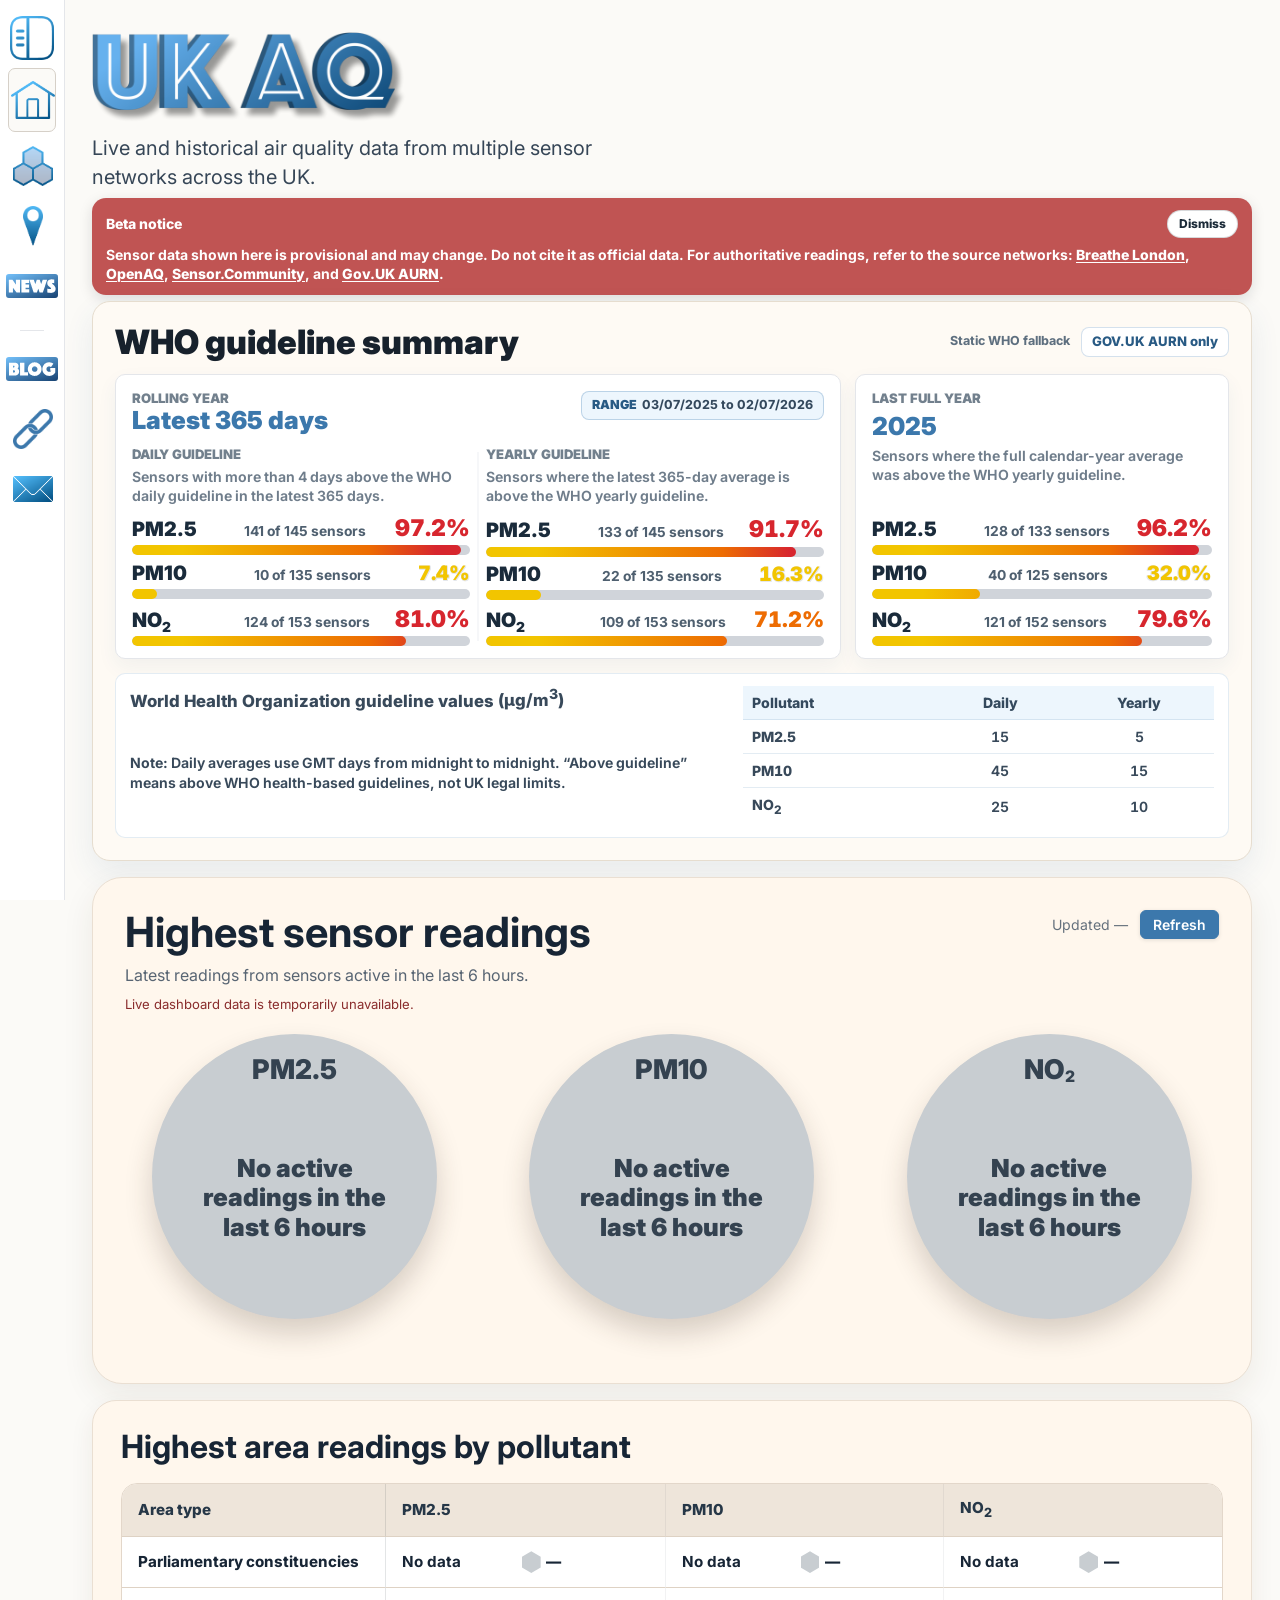
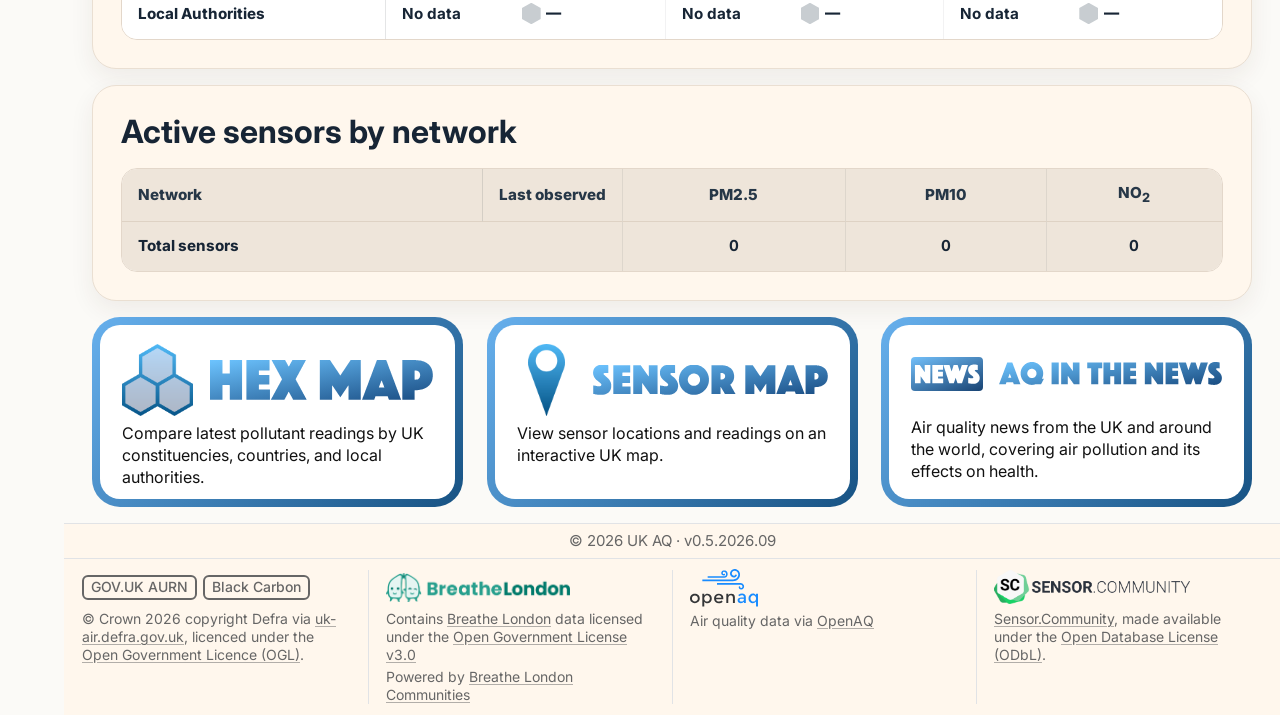
==== commit 5db24319: "remove network dropdown from homepage" ====
--- a/index.html
+++ b/index.html
@@ -760,11 +760,6 @@
       gap: 0.75rem;
     }
 
-    .readings-controls {
-      display: flex;
-      justify-content: flex-end;
-    }
-
     .readings-updated {
       margin: 0;
       color: #65717d;
@@ -808,230 +803,6 @@
       cursor: wait;
       transform: none;
       box-shadow: none;
-    }
-
-    .home-network-picker {
-      position: relative;
-      display: inline-flex;
-      font-family: "Inter", system-ui, -apple-system, sans-serif;
-    }
-
-    .home-network-picker-button {
-      display: inline-flex;
-      align-items: center;
-      justify-content: space-between;
-      gap: 7px;
-      min-width: 17ch;
-      padding: 6px 11px;
-      border: 1px solid rgba(20, 34, 37, 0.18);
-      border-radius: 6px;
-      background: #fff;
-      color: #245b82;
-      font: inherit;
-      font-size: 16px;
-      font-weight: 500;
-      line-height: 1.2;
-      cursor: pointer;
-      white-space: nowrap;
-      box-shadow: 0 1px 2px rgba(0, 0, 0, 0.05);
-    }
-
-    .home-network-picker-button:hover:not([aria-expanded="true"]) {
-      background: #f8fafc;
-      border-color: #d1d5db;
-    }
-
-    .home-network-picker-button[aria-expanded="true"] {
-      background: #eff6ff;
-      border-color: #3C78AC;
-      color: #3C78AC;
-    }
-
-    .home-network-picker-button:focus-visible {
-      outline: 2px solid rgba(60, 120, 172, 0.5);
-      outline-offset: 2px;
-    }
-
-    .home-network-picker-chevron {
-      margin-left: auto;
-      flex-shrink: 0;
-      transition: transform 0.15s ease;
-    }
-
-    .home-network-picker-button[aria-expanded="true"] .home-network-picker-chevron {
-      transform: rotate(180deg);
-    }
-
-    .home-network-picker-panel {
-      position: absolute;
-      top: calc(100% + 8px);
-      right: 0;
-      z-index: 340;
-      display: grid;
-      gap: 8px;
-      width: min(350px, calc(100vw - 28px));
-      min-width: 270px;
-      box-sizing: border-box;
-      padding: 10px;
-      border: 1px solid rgba(20, 34, 37, 0.18);
-      border-radius: 12px;
-      background: #fffdfa;
-      box-shadow: 0 12px 30px rgba(16, 24, 34, 0.18);
-    }
-
-    .home-network-picker-panel[hidden] {
-      display: none;
-    }
-
-    .home-network-picker-header {
-      display: flex;
-      justify-content: space-between;
-      padding: 2px 2px 8px;
-      border-bottom: 1px solid rgba(30, 42, 51, 0.1);
-      color: #65717d;
-      font-size: 0.86rem;
-      font-weight: 700;
-      letter-spacing: 0.06em;
-      text-transform: uppercase;
-    }
-
-    .home-network-picker-count {
-      color: #245b82;
-      font-size: 1.05rem;
-      font-variant-numeric: tabular-nums;
-    }
-
-    .home-network-picker-actions {
-      display: flex;
-      align-items: center;
-      gap: 0.5rem;
-      padding: 0 2px 2px;
-    }
-
-    .home-network-picker-action {
-      padding: 0;
-      border: 0;
-      background: transparent;
-      color: #3C78AC;
-      font: inherit;
-      font-size: 0;
-      cursor: pointer;
-    }
-
-    .home-network-picker-action:disabled {
-      color: #9aa2a9;
-      cursor: not-allowed;
-    }
-
-    .home-network-picker-actions-divider {
-      color: #3C78AC;
-      font-size: 1.25rem;
-      font-weight: 700;
-      line-height: 1;
-      user-select: none;
-    }
-
-    .home-network-picker-action-icon {
-      position: relative;
-      display: block;
-      width: 16px;
-      height: 16px;
-      border-radius: 2px;
-    }
-
-    .home-network-picker-action-icon--select-all {
-      border: 1px solid #3C78AC;
-      background: #3C78AC;
-    }
-
-    .home-network-picker-action-icon--select-all::before {
-      content: "✓";
-      position: absolute;
-      inset: 0;
-      display: flex;
-      align-items: center;
-      justify-content: center;
-      color: #fff;
-      font-size: 13px;
-      font-weight: 800;
-      line-height: 1;
-    }
-
-    .home-network-picker-action-icon--clear-all {
-      border: 1px solid #3C78AC;
-      background: transparent;
-    }
-
-    .home-network-picker-action:disabled .home-network-picker-action-icon--select-all {
-      border-color: #9aa2a9;
-      background: #9aa2a9;
-    }
-
-    .home-network-picker-action:disabled .home-network-picker-action-icon--clear-all {
-      border-color: #9aa2a9;
-    }
-
-    .home-network-picker-list {
-      display: grid;
-      gap: 3px;
-      max-height: min(44vh, 360px);
-      overflow-y: auto;
-    }
-
-    .home-network-picker-row {
-      display: flex;
-      align-items: center;
-      justify-content: space-between;
-      gap: 10px;
-      padding: 7px 10px;
-      border-radius: 8px;
-      color: #172535;
-      font-size: 1.08rem;
-      font-weight: 600;
-      cursor: pointer;
-    }
-
-    .home-network-picker-row:hover,
-    .home-network-picker-row:focus-within {
-      background: rgba(40, 117, 168, 0.08);
-    }
-
-    .home-network-picker-row.is-unselected {
-      color: #73808d;
-    }
-
-    .home-network-picker-row-main {
-      display: inline-flex;
-      align-items: center;
-      gap: 8px;
-      min-width: 0;
-    }
-
-    .home-network-picker-row input {
-      width: 15px;
-      height: 15px;
-      accent-color: #2875a8;
-    }
-
-    .home-network-picker-sensor-count {
-      color: #3C78AC;
-      font-size: 1rem;
-      font-weight: 700;
-      font-variant-numeric: tabular-nums;
-    }
-
-    .home-network-picker-footer {
-      padding-top: 8px;
-      border-top: 1px solid rgba(30, 42, 51, 0.1);
-      color: #6b7280;
-      font-size: 13px;
-    }
-
-    @media (max-width: 720px) {
-      .home-network-picker-panel {
-        right: auto;
-        left: 0;
-      }
     }
 
     .pollutant-grid {
@@ -2363,46 +2134,6 @@
               <time id="dashboard-updated">Updated —</time>
             </p>
             <button type="button" class="btn-refresh" id="dashboard-refresh">Refresh</button>
-          </div>
-          <div class="readings-controls">
-            <div class="home-network-picker" id="home-network-picker">
-              <button
-                type="button"
-                class="home-network-picker-button"
-                id="network-picker-button"
-                aria-haspopup="dialog"
-                aria-expanded="false"
-                aria-controls="network-picker-panel"
-              >
-                <span id="network-picker-button-text">Networks: 0 / 0</span>
-                <svg class="home-network-picker-chevron" width="10" height="6" viewBox="0 0 10 6" fill="none" aria-hidden="true">
-                  <path d="M1 1l4 4 4-4" stroke="currentColor" stroke-width="1.5" stroke-linecap="round"></path>
-                </svg>
-              </button>
-              <div
-                class="home-network-picker-panel"
-                id="network-picker-panel"
-                role="dialog"
-                aria-label="Choose dashboard networks"
-                hidden
-              >
-                <div class="home-network-picker-header">
-                  <span>NETWORKS</span>
-                  <span class="home-network-picker-count" id="network-picker-count">0 / 0</span>
-                </div>
-                <div class="home-network-picker-actions">
-                  <button type="button" class="home-network-picker-action" id="network-picker-select-all" aria-label="Select all networks" title="Select all networks">
-                    <span class="home-network-picker-action-icon home-network-picker-action-icon--select-all" aria-hidden="true"></span>
-                  </button>
-                  <span class="home-network-picker-actions-divider" aria-hidden="true">/</span>
-                  <button type="button" class="home-network-picker-action" id="network-picker-clear-all" aria-label="Clear all networks" title="Clear all networks">
-                    <span class="home-network-picker-action-icon home-network-picker-action-icon--clear-all" aria-hidden="true"></span>
-                  </button>
-                </div>
-                <div class="home-network-picker-list" id="network-picker-list"></div>
-                <div class="home-network-picker-footer" id="network-picker-footer"></div>
-              </div>
-            </div>
           </div>
         </div>
       </div>
@@ -2677,36 +2408,7 @@
                 <th scope="col">NO<sub>2</sub></th>
               </tr>
             </thead>
-            <tbody id="network-summary-body">
-              <tr data-network="gov_uk_aurn">
-                <th scope="row">GOV.UK AURN</th>
-                <td></td>
-                <td></td>
-                <td></td>
-                <td></td>
-              </tr>
-              <tr data-network="breathelondon">
-                <th scope="row">Breathe London</th>
-                <td></td>
-                <td></td>
-                <td></td>
-                <td></td>
-              </tr>
-              <tr data-network="sensorcommunity">
-                <th scope="row">Sensor.Community</th>
-                <td>—</td>
-                <td>—</td>
-                <td>—</td>
-                <td>—</td>
-              </tr>
-              <tr data-network="total">
-                <th scope="row">Total sensors</th>
-                <td></td>
-                <td>—</td>
-                <td>—</td>
-                <td>—</td>
-              </tr>
-            </tbody>
+            <tbody id="network-summary-body"></tbody>
           </table>
         </div>
       </article>
--- a/site-ui.css
+++ b/site-ui.css
@@ -95,7 +95,6 @@
 
 /* Match the Hex Map chart selector's centred 1 glyph while preserving the
    existing rounded-square network action shape. */
-.home-page .home-network-picker-action-icon--clear-all::before,
 .hex-map-page .network-dropdown-action-icon--clear-all::before {
   content: "1";
   position: absolute;
@@ -108,16 +107,8 @@
   line-height: 1;
 }
 
-.home-page .home-network-picker-action-icon--clear-all::before {
-  color: #3C78AC;
-}
-
 .hex-map-page .network-dropdown-action-icon--clear-all::before {
   color: var(--accent);
-}
-
-.home-page .home-network-picker-action:disabled .home-network-picker-action-icon--clear-all::before {
-  color: #9aa2a9;
 }
 
 .hex-map-page .network-dropdown-action:disabled .network-dropdown-action-icon--clear-all::before {
--- a/mobile.css
+++ b/mobile.css
@@ -329,9 +329,7 @@
     grid-template-columns: minmax(0, 1fr);
   }
 
-  .home-page .readings-header-controls,
-  .home-page .readings-controls,
-  .home-page .home-network-picker {
+  .home-page .readings-header-controls {
     width: 100%;
   }
 
@@ -345,40 +343,8 @@
   }
 
   .home-page .btn-refresh,
-  .home-page .home-network-picker-button,
   .home-page .who-toggle button {
     min-height: 44px;
-  }
-
-  .home-page .home-network-picker-button {
-    width: 100%;
-  }
-
-  .home-page .home-network-picker-panel {
-    right: auto;
-    left: 0;
-    width: min(350px, calc(100vw - 32px));
-    min-width: 0;
-    max-height: min(70dvh, 520px);
-  }
-
-  .home-page .home-network-picker-action {
-    display: inline-flex;
-    width: 44px;
-    height: 44px;
-    align-items: center;
-    justify-content: center;
-  }
-
-  .home-page .home-network-picker-row {
-    min-height: 44px;
-    box-sizing: border-box;
-  }
-
-  .home-page .home-network-picker-row input {
-    width: 20px;
-    height: 20px;
-    flex: 0 0 20px;
   }
 
   .home-page .dashboard-table-wrap {
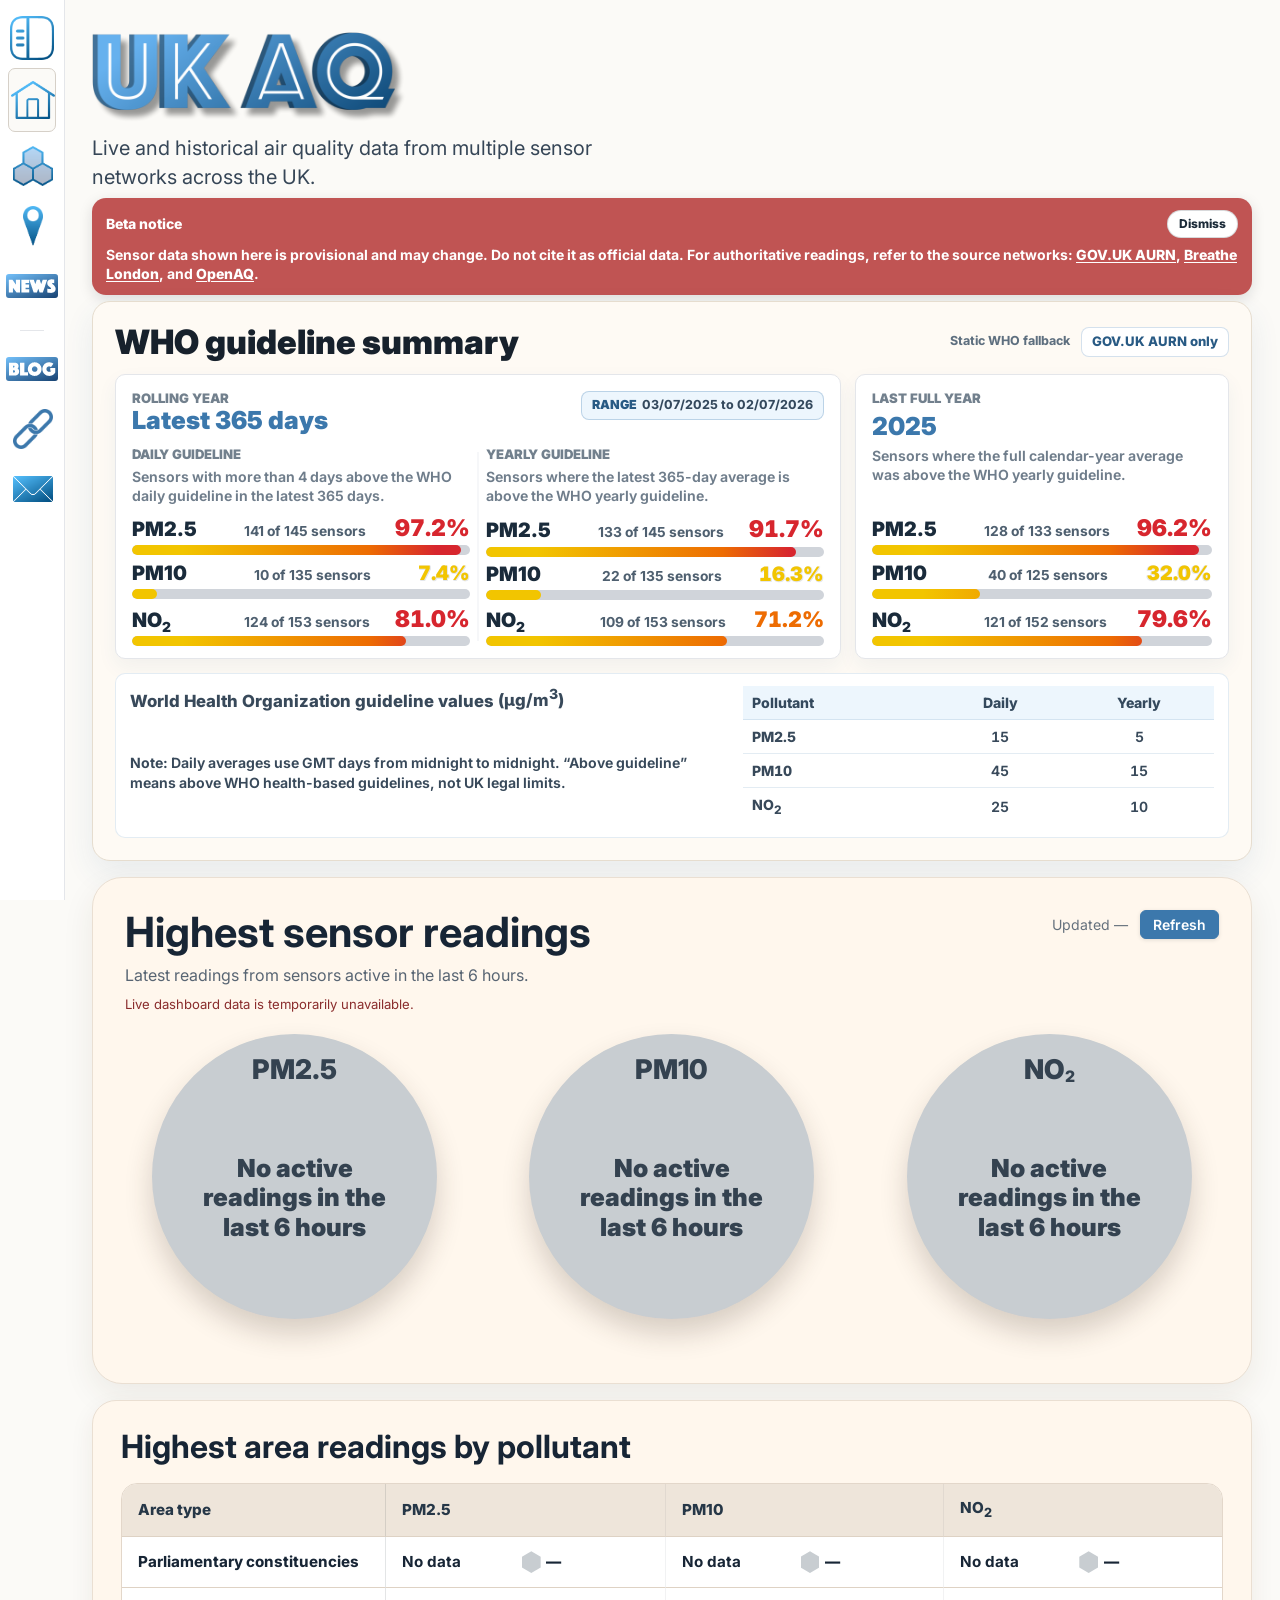
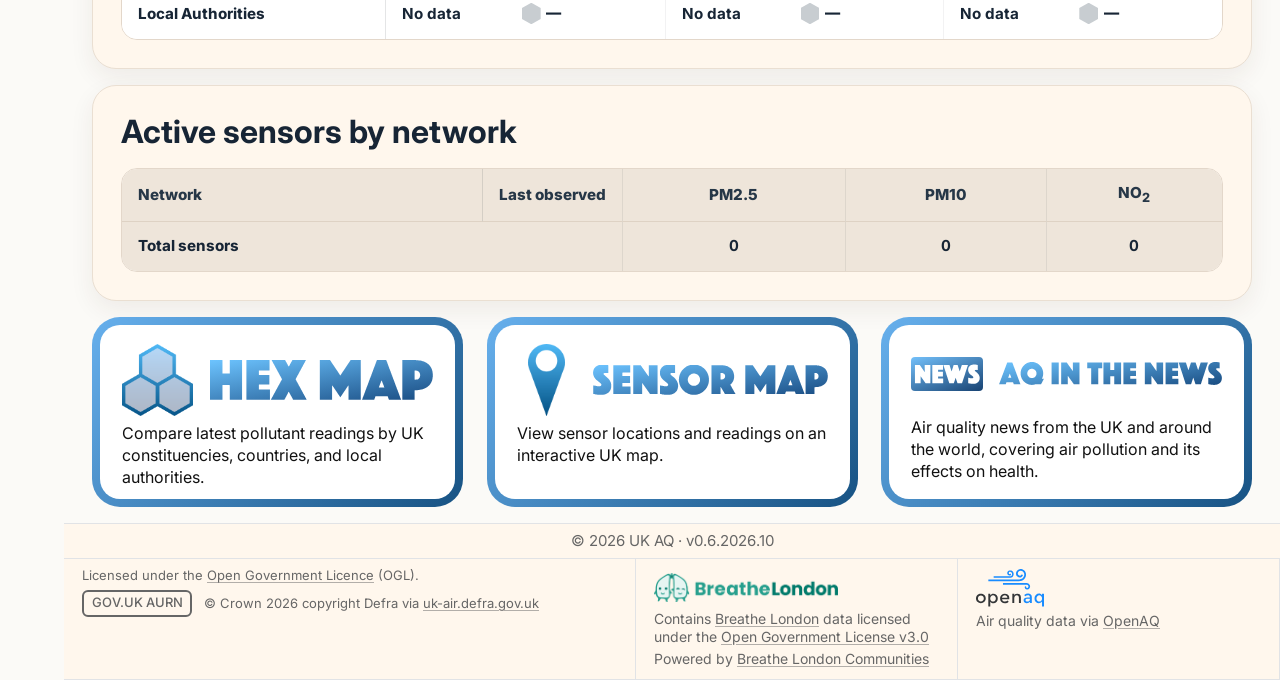
==== commit 1170c0fe: "Unify source attribution and map state Adds shared network/source attribution and canonical row grou" ====
--- a/index.html
+++ b/index.html
@@ -340,6 +340,7 @@
 
       .homepage-media-carousel-title {
         display: -webkit-box;
+        overflow-wrap: anywhere; /* Emergency break for an overlong compound. */
         margin: 0;
         overflow: hidden;
         color: #fff;
@@ -2541,6 +2542,7 @@
   <script src="/shared/domain/networks.js"></script>
   <script src="/shared/data/network-catalog.js"></script>
   <script src="/shared/auth/uk-aq-cache-auth.js"></script>
+  <script src="/shared/domain/canonical-current-rows.js"></script>
   <script src="/dashboard.js"></script>
   <script>
     (() => {
--- a/mobile.css
+++ b/mobile.css
@@ -120,6 +120,7 @@
 
   .home-page .homepage-media-mobile-title-text {
     display: -webkit-box;
+    overflow-wrap: anywhere; /* Only when the complete hyphenated word cannot fit. */
     width: 100%;
     overflow: hidden;
     -webkit-box-orient: vertical;
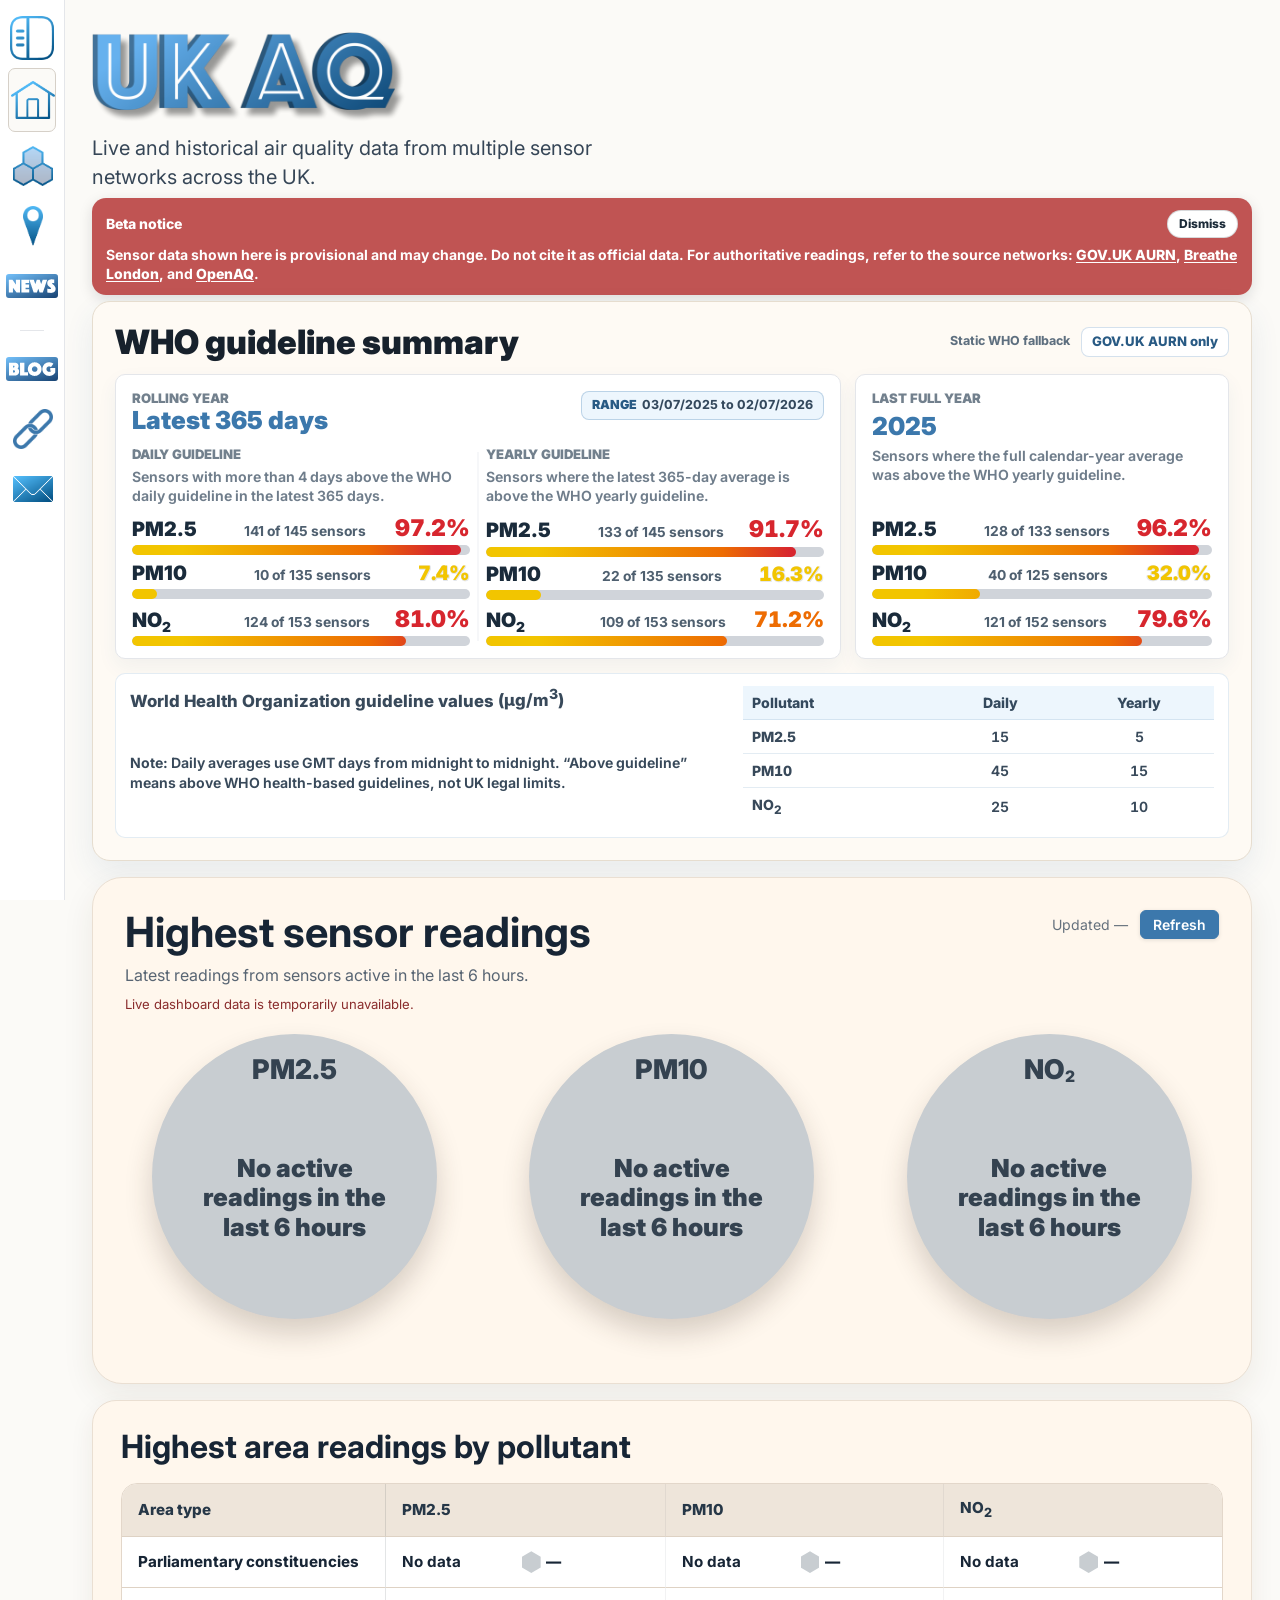
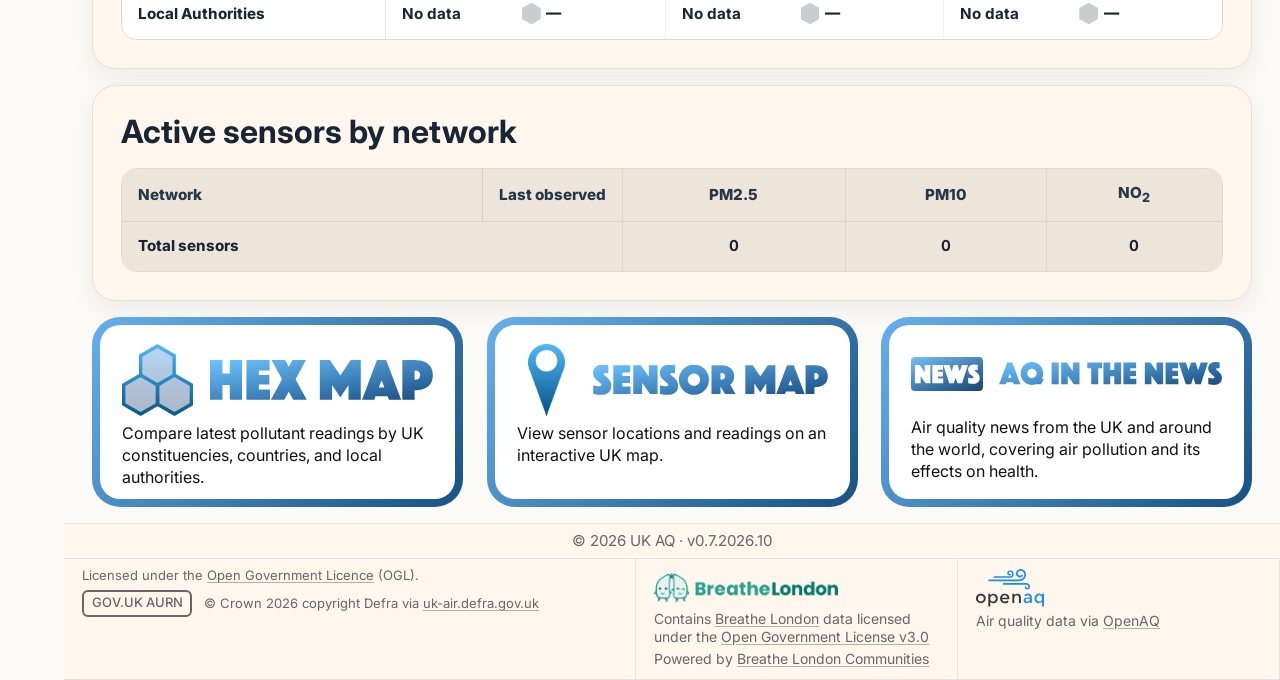
==== commit 53db791c: "update for OG images" ====
--- a/index.html
+++ b/index.html
@@ -4,22 +4,22 @@
 <head>
   <meta charset="UTF-8">
   <meta name="viewport" content="width=device-width, initial-scale=1.0">
-  <title>UK AQ</title>
+  <title>UK Air Quality | Live and Historical Data</title>
   <meta name="description" content="Live and historical UK air quality data, maps, charts and air quality news from across the UK.">
-  <link rel="canonical" href="https://ukaq.co.uk/">
+  <link rel="canonical" href="/">
   <meta property="og:type" content="website">
   <meta property="og:site_name" content="UK AQ">
   <meta property="og:title" content="UK AQ | UK air quality data and news">
   <meta property="og:description" content="Live and historical UK air quality data, maps, charts and air quality news from across the UK.">
-  <meta property="og:url" content="https://ukaq.co.uk/">
-  <meta property="og:image" content="https://ukaq.co.uk/images/UK-AQ-social-share.png">
+  <meta property="og:url" content="/">
+  <meta property="og:image" content="/images/UK-AQ-OG-Images-homepage.png">
   <meta property="og:image:width" content="1200">
   <meta property="og:image:height" content="630">
-  <meta property="og:image:alt" content="UK AQ - UK air quality data and news">
+  <meta property="og:image:alt" content="UK AQ live and historical air quality data from multiple air quality networks across the UK.">
   <meta name="twitter:card" content="summary_large_image">
   <meta name="twitter:title" content="UK AQ | UK air quality data and news">
   <meta name="twitter:description" content="Live and historical UK air quality data, maps, charts and air quality news from across the UK.">
-  <meta name="twitter:image" content="https://ukaq.co.uk/images/UK-AQ-social-share.png">
+  <meta name="twitter:image" content="/images/UK-AQ-OG-Images-homepage.png">
   <link rel="stylesheet" href="styles.css">
   <link rel="stylesheet" href="/bottom-nav.css">
   <link rel="icon" href="/images/favicon.ico" type="image/png">
@@ -1927,6 +1927,7 @@
     }
   </style>
   <link rel="stylesheet" href="/beta-notice.css">
+    <link rel="stylesheet" href="/site-notice.css">
   <link rel="stylesheet" href="/site-ui.css">
   <link rel="stylesheet" href="/mobile.css" media="(max-width: 767px)">
 </head>
@@ -1958,6 +1959,7 @@
 
   <main class="home-main">
     <div class="ukaq-beta-notice-mount" data-ukaq-beta-notice-mount></div>
+    <section class="ukaq-site-notice" data-ukaq-site-notice aria-label="Site notice" hidden></section>
     <aside class="homepage-media-mobile" aria-label="Latest News on Air Quality" hidden data-homepage-media-mobile>
       <h2 class="homepage-media-mobile-heading"><img src="images/UK-AQ-latest-news-air-quality-1-line.png" alt="Latest News on Air Quality"></h2>
       <div data-homepage-media-mobile-content></div>
@@ -2848,5 +2850,6 @@
   <script src="/homepage-network-table-layout.js"></script>
   <script src="/homepage-media-carousel.js"></script>
   <script src="/beta-notice.js"></script>
+    <script type="module" src="/site-notice.js"></script>
 </body>
 </html>
--- a/bottom-nav.css
+++ b/bottom-nav.css
@@ -1,7 +1,44 @@
+/* Only card-bearing pages grow their main area. Keep existing horizontal
+ * geometry and section gaps, with spare height reserved above the final nav.
+ * The maps retain their separate footer arrangements. */
+body:not(.hex-map-page):not(.ukaq-site-footer-after-viewport) > main:has(.ukaq-bottom-nav-grid) {
+  --ukaq-bottom-nav-footer-gap: 16px;
+  --home-main-footer-gap: var(--ukaq-bottom-nav-footer-gap);
+  display: flex;
+  flex-direction: column;
+  flex: 1 0 auto;
+  min-height: 0;
+  padding-bottom: var(--ukaq-bottom-nav-footer-gap);
+}
+
+/* Resources and Contact nest their navigation inside this content frame. */
+body > main:has(.ukaq-bottom-nav-grid) > .resources-frame {
+  display: flex;
+  flex-direction: column;
+  flex: 1 0 auto;
+}
+
+body > main:has(.ukaq-bottom-nav-grid) > *,
+body > main > .resources-frame:has(> .ukaq-bottom-nav) > * {
+  flex-shrink: 0;
+}
+
 .ukaq-bottom-nav {
-  margin-top: 2.25rem;
+  --ukaq-bottom-nav-content-gap: 2.25rem;
+  margin-top: var(--ukaq-bottom-nav-content-gap);
   container-name: ukaq-bottom-nav;
   container-type: inline-size;
+}
+
+/* Padding preserves the content-to-nav minimum when the auto margin is zero. */
+body > main:has(.ukaq-bottom-nav-grid) .ukaq-bottom-nav {
+  margin-top: auto;
+  padding-top: var(--ukaq-bottom-nav-content-gap);
+}
+
+/* The homepage keeps its existing section gap, mobile inset and breakpoints. */
+body > main.home-main > .home-section:has(> .ukaq-bottom-nav-grid) {
+  margin-top: auto;
 }
 
 .ukaq-bottom-nav-grid {
--- a/beta-notice.css
+++ b/beta-notice.css
@@ -76,6 +76,7 @@
   align-items: center;
   width: auto;
   padding: 8px 12px;
+  border-radius: 8px;
   background: rgba(180, 48, 48, 0.82);
   color: #fff;
   box-shadow: 0 2px 8px rgba(16, 24, 34, 0.12);
--- a/site-notice.css
+++ b/site-notice.css
@@ -0,0 +1,87 @@
+.ukaq-site-notice[hidden],
+.site-notice-tooltip[hidden] {
+  display: none !important;
+}
+
+.ukaq-site-notice,
+.site-notice-tooltip {
+  box-sizing: border-box;
+  background: #D29922;
+  color: #000000;
+  font: 600 16px/1.5 "Inter", system-ui, sans-serif;
+  overflow-wrap: anywhere;
+  text-align: left;
+  text-shadow: none;
+}
+
+.ukaq-site-notice {
+  display: flex;
+  align-items: flex-start;
+  gap: 10px;
+  width: 100%;
+  padding: 12px 18px;
+  border-radius: 16px;
+  margin: 0 0 16px;
+}
+
+.home-main > .ukaq-site-notice { margin: 0; }
+.site-notice-message { min-width: 0; }
+.site-notice-message p { margin: 0; white-space: pre-line; }
+.site-notice-message p + p { margin-top: 0.65em; }
+.ukaq-site-notice > svg { flex: 0 0 22px; width: 22px; height: 22px; color: #000000; }
+.site-notice-message a,
+.site-notice-message a:visited { color: #113B68; text-decoration: underline; text-underline-offset: 2px; }
+.site-notice-message a:focus-visible,
+.network-notice-trigger:focus-visible { outline: 3px solid #113B68; outline-offset: 3px; border-radius: 3px; }
+
+.network-notice-trigger {
+  appearance: none;
+  display: inline-flex;
+  flex: 0 0 auto;
+  align-items: center;
+  justify-content: center;
+  width: 28px;
+  height: 28px;
+  padding: 4px;
+  border: 0;
+  border-radius: 50%;
+  color: #966C16;
+  background: transparent;
+  cursor: pointer;
+  vertical-align: middle;
+}
+.network-notice-trigger svg { width: 20px; height: 20px; }
+.site-notice-tooltip {
+  position: fixed;
+  z-index: 10000;
+  width: 360px;
+  padding: 14px 18px;
+  border-radius: 16px;
+  box-shadow: 0 4px 18px rgba(0,0,0,0.25);
+  overflow: auto;
+  overscroll-behavior: contain;
+}
+
+/* Keep compact network labels readable alongside independent warning controls. */
+.hex-map-page .network-name-wrap {
+  display: inline-flex;
+  align-items: center;
+  gap: 3px;
+  min-width: 0;
+}
+.hex-map-page label.network-name { cursor: inherit; }
+.hex-map-page .network-option-left { flex: 1; }
+
+/* Reclaim unused space in the compact selector before truncating long names.
+   Keep the warning button size, checkbox and right-aligned count intact. */
+.hex-map-page .networks-panel-floating:not(.is-maxi) .network-option { padding-inline: 6px; }
+.hex-map-page .networks-panel-floating:not(.is-maxi) .network-option-main { gap: 4px; }
+.hex-map-page .networks-panel-floating:not(.is-maxi) .network-option-left { gap: 4px; }
+.hex-map-page .networks-panel-floating:not(.is-maxi) .network-count { padding-left: 4px; }
+
+@media (max-width: 767px) {
+  .home-page .home-main > .ukaq-site-notice { margin-bottom: 12px; }
+  .hex-map-page main > .ukaq-site-notice { order: 2; }
+  .network-notice-trigger { width: 44px; height: 44px; }
+  .ukaq-site-notice { padding: 11px 14px; }
+}
--- a/mobile.css
+++ b/mobile.css
@@ -263,7 +263,9 @@
     }
   }
 
-  .home-page .home-main > section {
+  /* The site-notice section owns its padding and border; apply these generic
+     mobile section dividers only to normal homepage content sections. */
+  .home-page .home-main > section:not(.ukaq-site-notice) {
     box-sizing: border-box;
     margin: 0;
     padding: 20px 0;
@@ -584,7 +586,8 @@
   body[data-page-slug="sensor-map"] #ukaq-home-logo,
   body[data-page-slug="resources"] #ukaq-home-logo,
   body[data-page-slug="contact"] #ukaq-home-logo,
-  body[data-page-slug="news"] #ukaq-home-logo {
+  body[data-page-slug="news"] #ukaq-home-logo,
+  body[data-page-slug="news-by-email"] #ukaq-home-logo {
     top: 16px;
     right: 12px;
   }
@@ -592,7 +595,8 @@
   body[data-page-slug="sensor-map"] #ukaq-home-logo img,
   body[data-page-slug="resources"] #ukaq-home-logo img,
   body[data-page-slug="contact"] #ukaq-home-logo img,
-  body[data-page-slug="news"] #ukaq-home-logo img {
+  body[data-page-slug="news"] #ukaq-home-logo img,
+  body[data-page-slug="news-by-email"] #ukaq-home-logo img {
     width: clamp(44px, 13.333vw, 52px);
     height: auto;
   }
